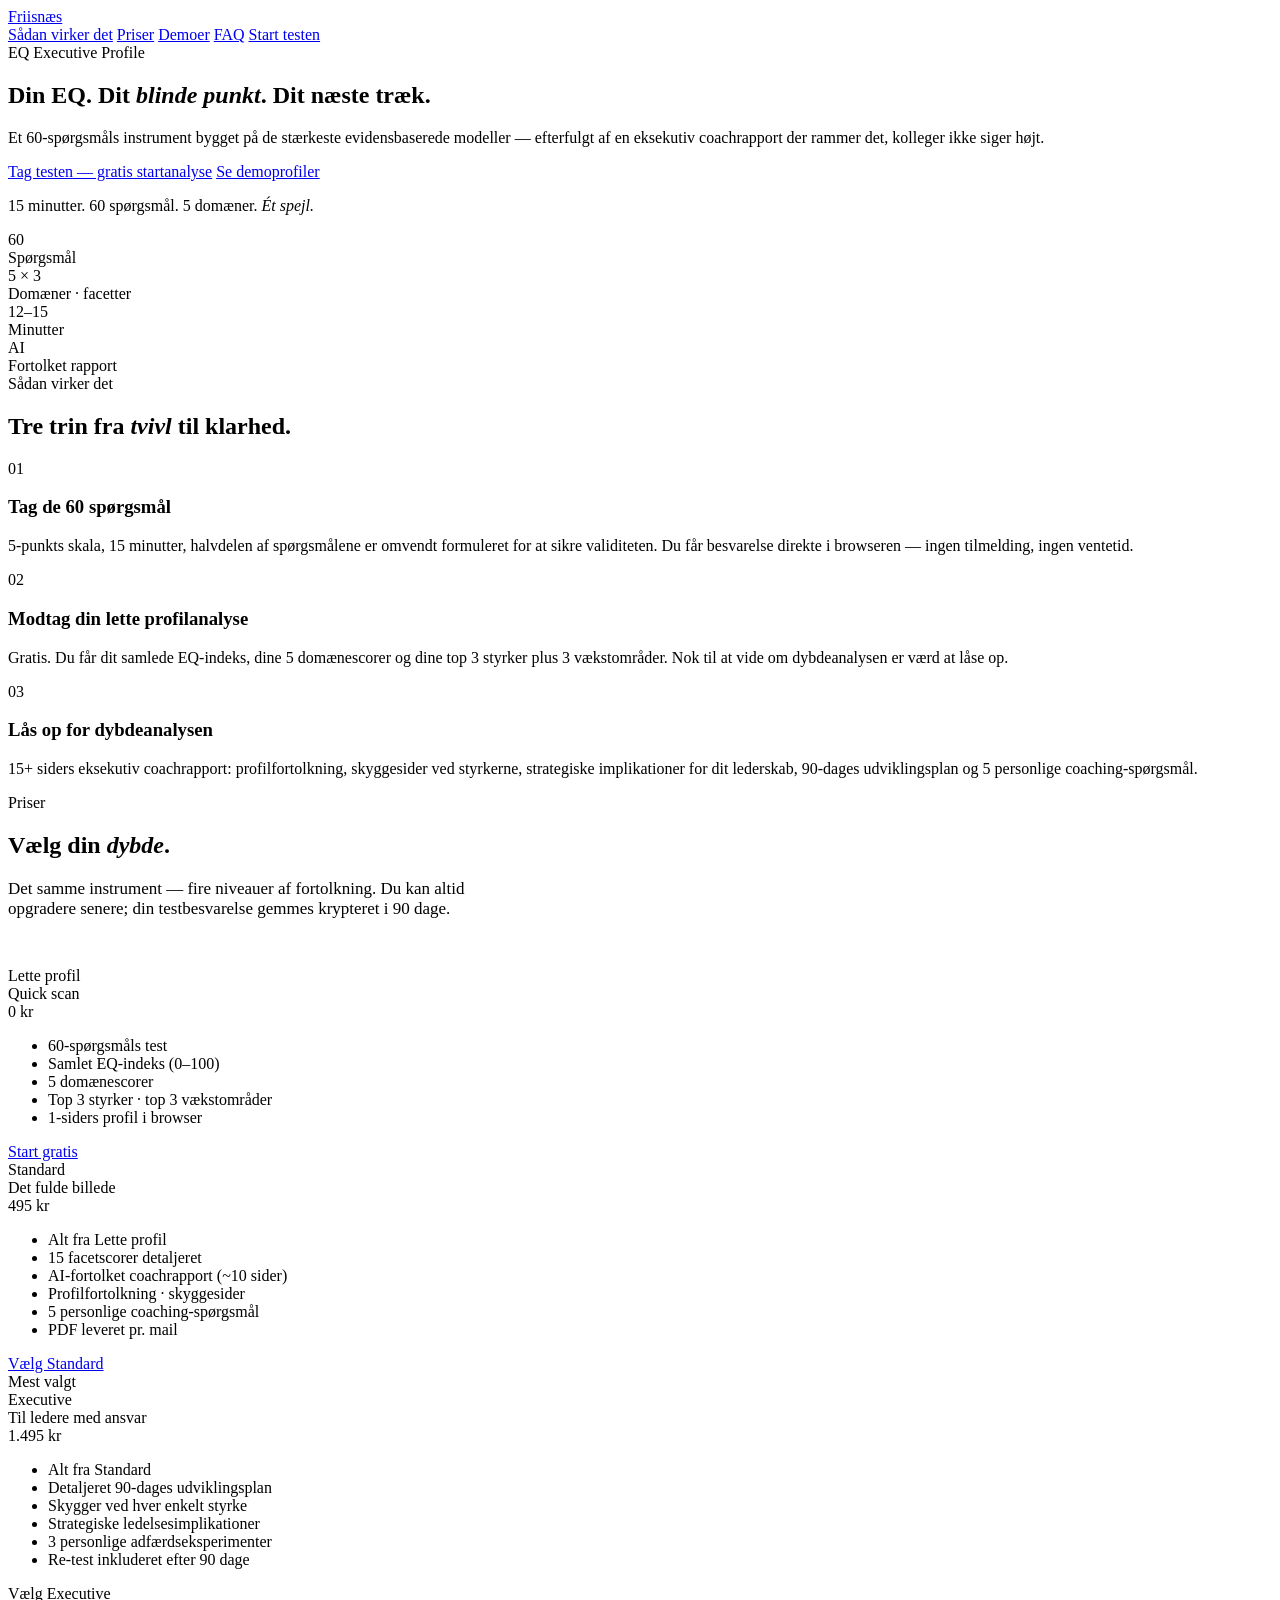
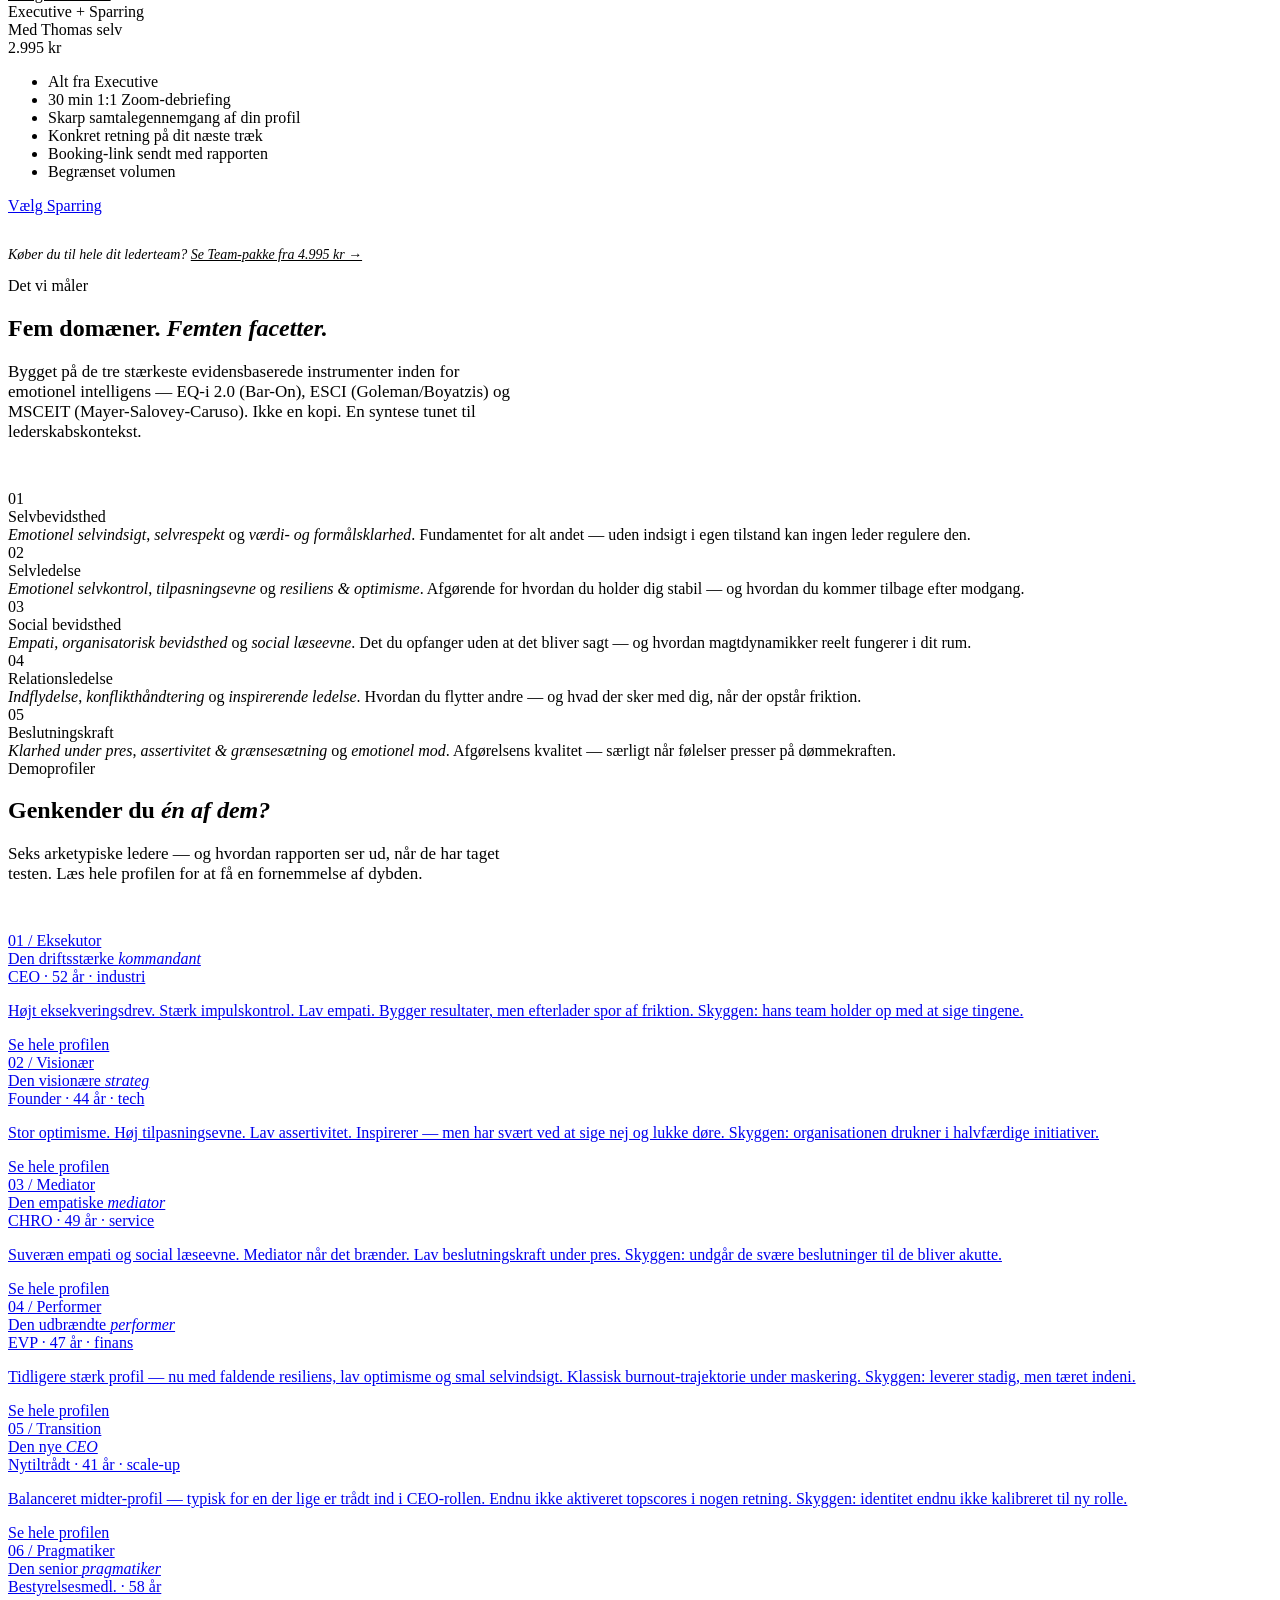
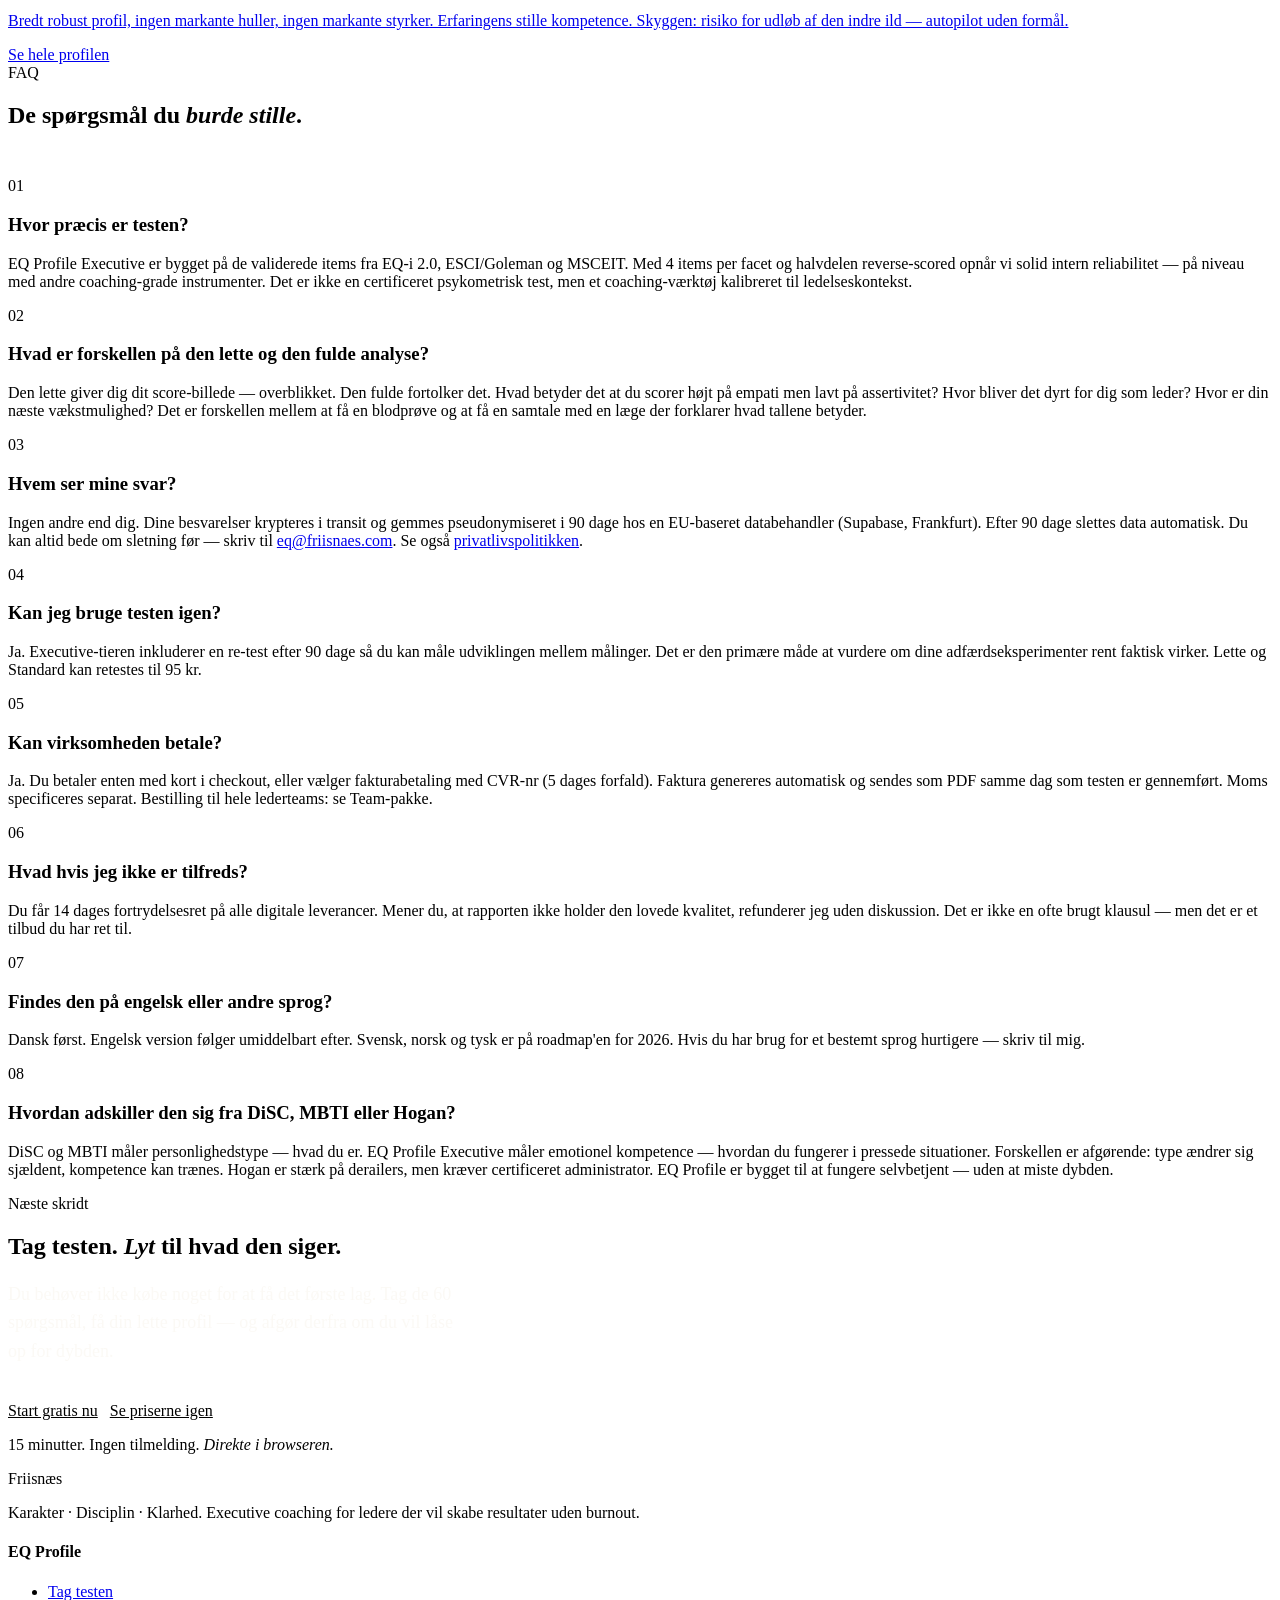
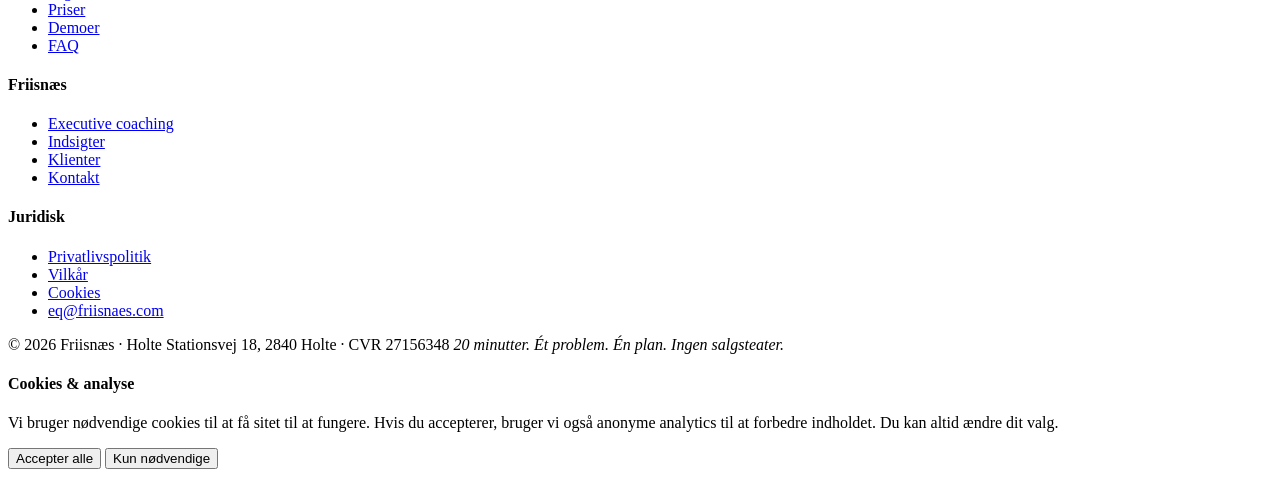
==== index.html @ ad1cea09 "Add files via upload" ====
<!DOCTYPE html>
<html lang="da">
<head>
<meta charset="UTF-8" />
<meta name="viewport" content="width=device-width, initial-scale=1.0" />
<title>EQ Profile Executive | Friisnæs — emotionel intelligens med eksekutiv dybde</title>
<meta name="description" content="Mål din emotionelle intelligens på 15 minutter. 60 spørgsmål bygget på EQ-i 2.0, ESCI/Goleman og MSCEIT. Eksekutiv coachrapport der rammer det, kolleger ikke siger højt." />
<meta name="author" content="Thomas Friisnæs" />
<meta name="robots" content="index, follow, max-image-preview:large" />
<link rel="canonical" href="https://friisnaes.com/eq-profile/" />

<!-- Open Graph -->
<meta property="og:type" content="website" />
<meta property="og:title" content="EQ Profile Executive | Friisnæs" />
<meta property="og:description" content="60 spørgsmål bygget på EQ-i 2.0, ESCI/Goleman og MSCEIT — efterfulgt af en eksekutiv coachrapport." />
<meta property="og:url" content="https://friisnaes.com/eq-profile/" />
<meta property="og:locale" content="da_DK" />
<meta property="og:site_name" content="Friisnæs" />

<!-- Twitter -->
<meta name="twitter:card" content="summary_large_image" />
<meta name="twitter:title" content="EQ Profile Executive | Friisnæs" />
<meta name="twitter:description" content="Mål din EQ. Forstå dit lederskab. På 15 minutter." />

<!-- Schema.org -->
<script type="application/ld+json">
{
  "@context": "https://schema.org",
  "@type": "Product",
  "name": "EQ Profile Executive",
  "description": "Emotionel intelligens-vurdering for ledere bygget på EQ-i 2.0, ESCI/Goleman og MSCEIT. 60 spørgsmål, 5 domæner, 15 facetter, AI-fortolket eksekutiv coachrapport.",
  "brand": { "@type": "Brand", "name": "Friisnæs" },
  "offers": [
    { "@type": "Offer", "name": "Lette profilanalyse", "price": "0", "priceCurrency": "DKK" },
    { "@type": "Offer", "name": "Standard EQ Profile", "price": "495", "priceCurrency": "DKK" },
    { "@type": "Offer", "name": "Executive EQ Profile", "price": "1495", "priceCurrency": "DKK" },
    { "@type": "Offer", "name": "Executive + Sparring", "price": "2995", "priceCurrency": "DKK" }
  ]
}
</script>

<link rel="stylesheet" href="assets/styles.css" />
</head>
<body>

<!-- Nav -->
<nav class="nav">
  <div class="nav-inner">
    <a href="/" class="brand">Fr<span class="ii">ii</span>snæs</a>
    <div class="nav-links">
      <a href="#hvordan">Sådan virker det</a>
      <a href="#priser">Priser</a>
      <a href="#demoer">Demoer</a>
      <a href="#faq">FAQ</a>
      <a href="test.html" class="nav-cta">Start testen</a>
    </div>
  </div>
</nav>

<!-- Hero -->
<section class="hero">
  <div class="wrap">
    <div class="hero-eyebrow">EQ Executive Profile</div>
    <h1>Din EQ. Dit <em>blinde punkt</em>. Dit næste træk.</h1>
    <p class="hero-lede">Et 60-spørgsmåls instrument bygget på de stærkeste evidensbaserede modeller — efterfulgt af en eksekutiv coachrapport der rammer det, kolleger ikke siger højt.</p>
    <div class="hero-actions">
      <a href="test.html" class="btn btn-primary btn-arrow">Tag testen — gratis startanalyse</a>
      <a href="#demoer" class="btn btn-ghost">Se demoprofiler</a>
    </div>
    <p class="hero-tagline">15 minutter. 60 spørgsmål. 5 domæner. <em>Ét spejl.</em></p>
  </div>
</section>

<!-- Stats strip -->
<div class="wrap">
  <div class="stats">
    <div class="stat">
      <div class="stat-num">60</div>
      <div class="stat-label">Spørgsmål</div>
    </div>
    <div class="stat">
      <div class="stat-num">5 × 3</div>
      <div class="stat-label">Domæner · facetter</div>
    </div>
    <div class="stat">
      <div class="stat-num">12–15</div>
      <div class="stat-label">Minutter</div>
    </div>
    <div class="stat">
      <div class="stat-num">AI</div>
      <div class="stat-label">Fortolket rapport</div>
    </div>
  </div>
</div>

<!-- How it works -->
<section id="hvordan" class="section-pure">
  <div class="wrap">
    <div class="eyebrow">Sådan virker det</div>
    <h2>Tre trin fra <em>tvivl</em> til klarhed.</h2>

    <div class="three-up">
      <div>
        <span class="num">01</span>
        <h3>Tag de 60 spørgsmål</h3>
        <p>5-punkts skala, 15 minutter, halvdelen af spørgsmålene er omvendt formuleret for at sikre validiteten. Du får besvarelse direkte i browseren — ingen tilmelding, ingen ventetid.</p>
      </div>
      <div>
        <span class="num">02</span>
        <h3>Modtag din lette profilanalyse</h3>
        <p>Gratis. Du får dit samlede EQ-indeks, dine 5 domænescorer og dine top 3 styrker plus 3 vækstområder. Nok til at vide om dybdeanalysen er værd at låse op.</p>
      </div>
      <div>
        <span class="num">03</span>
        <h3>Lås op for dybdeanalysen</h3>
        <p>15+ siders eksekutiv coachrapport: profilfortolkning, skyggesider ved styrkerne, strategiske implikationer for dit lederskab, 90-dages udviklingsplan og 5 personlige coaching-spørgsmål.</p>
      </div>
    </div>
  </div>
</section>

<!-- Pricing -->
<section id="priser" class="section-alt">
  <div class="wrap">
    <div class="eyebrow">Priser</div>
    <h2>Vælg din <em>dybde</em>.</h2>
    <p style="font-size: 17px; color: var(--ink-soft); max-width: 60ch; margin-bottom: 48px;">Det samme instrument — fire niveauer af fortolkning. Du kan altid opgradere senere; din testbesvarelse gemmes krypteret i 90 dage.</p>

    <div class="pricing-grid">
      <!-- Tier 1: Free -->
      <div class="pricing-card">
        <div class="pricing-name">Lette profil</div>
        <div class="pricing-sub">Quick scan</div>
        <div class="price">
          <span class="price-num">0</span>
          <span class="price-cur">kr</span>
        </div>
        <ul class="pricing-features">
          <li>60-spørgsmåls test</li>
          <li>Samlet EQ-indeks (0–100)</li>
          <li>5 domænescorer</li>
          <li>Top 3 styrker · top 3 vækstområder</li>
          <li>1-siders profil i browser</li>
        </ul>
        <a href="test.html" class="btn btn-ghost btn-arrow">Start gratis</a>
      </div>

      <!-- Tier 2: Standard -->
      <div class="pricing-card">
        <div class="pricing-name">Standard</div>
        <div class="pricing-sub">Det fulde billede</div>
        <div class="price">
          <span class="price-num">495</span>
          <span class="price-cur">kr</span>
        </div>
        <ul class="pricing-features">
          <li>Alt fra Lette profil</li>
          <li>15 facetscorer detaljeret</li>
          <li>AI-fortolket coachrapport (~10 sider)</li>
          <li>Profilfortolkning · skyggesider</li>
          <li>5 personlige coaching-spørgsmål</li>
          <li>PDF leveret pr. mail</li>
        </ul>
        <a href="test.html?tier=standard" class="btn btn-arrow">Vælg Standard</a>
      </div>

      <!-- Tier 3: Executive (FEATURED) -->
      <div class="pricing-card featured">
        <div class="pricing-tag">Mest valgt</div>
        <div class="pricing-name">Executive</div>
        <div class="pricing-sub">Til ledere med ansvar</div>
        <div class="price">
          <span class="price-num">1.495</span>
          <span class="price-cur">kr</span>
        </div>
        <ul class="pricing-features">
          <li>Alt fra Standard</li>
          <li>Detaljeret 90-dages udviklingsplan</li>
          <li>Skygger ved hver enkelt styrke</li>
          <li>Strategiske ledelsesimplikationer</li>
          <li>3 personlige adfærdseksperimenter</li>
          <li>Re-test inkluderet efter 90 dage</li>
        </ul>
        <a href="test.html?tier=executive" class="btn btn-primary btn-arrow" style="background: var(--gold); border-color: var(--gold); color: var(--bg-deep);">Vælg Executive</a>
      </div>

      <!-- Tier 4: Sparring -->
      <div class="pricing-card">
        <div class="pricing-name">Executive + Sparring</div>
        <div class="pricing-sub">Med Thomas selv</div>
        <div class="price">
          <span class="price-num">2.995</span>
          <span class="price-cur">kr</span>
        </div>
        <ul class="pricing-features">
          <li>Alt fra Executive</li>
          <li>30 min 1:1 Zoom-debriefing</li>
          <li>Skarp samtalegennemgang af din profil</li>
          <li>Konkret retning på dit næste træk</li>
          <li>Booking-link sendt med rapporten</li>
          <li>Begrænset volumen</li>
        </ul>
        <a href="test.html?tier=premium" class="btn btn-arrow">Vælg Sparring</a>
      </div>
    </div>

    <p style="margin-top: 32px; font-size: 14px; color: var(--muted); font-style: italic;">
      Køber du til hele dit lederteam? <a href="#team" style="color: var(--ink-soft);">Se Team-pakke fra 4.995 kr →</a>
    </p>
  </div>
</section>

<!-- The Science -->
<section class="section-pure">
  <div class="wrap">
    <div class="eyebrow">Det vi måler</div>
    <h2>Fem domæner. <em>Femten facetter.</em></h2>
    <p style="font-size: 17px; color: var(--ink-soft); max-width: 60ch; margin-bottom: 48px;">Bygget på de tre stærkeste evidensbaserede instrumenter inden for emotionel intelligens — EQ-i 2.0 (Bar-On), ESCI (Goleman/Boyatzis) og MSCEIT (Mayer-Salovey-Caruso). Ikke en kopi. En syntese tunet til lederskabskontekst.</p>

    <div class="domain-table">
      <div class="domain-row">
        <span class="num">01</span>
        <div class="domain-name">Selvbevidsthed</div>
        <div class="domain-facets"><em>Emotionel selvindsigt</em>, <em>selvrespekt</em> og <em>værdi- og formålsklarhed</em>. Fundamentet for alt andet — uden indsigt i egen tilstand kan ingen leder regulere den.</div>
      </div>
      <div class="domain-row">
        <span class="num">02</span>
        <div class="domain-name">Selvledelse</div>
        <div class="domain-facets"><em>Emotionel selvkontrol</em>, <em>tilpasningsevne</em> og <em>resiliens & optimisme</em>. Afgørende for hvordan du holder dig stabil — og hvordan du kommer tilbage efter modgang.</div>
      </div>
      <div class="domain-row">
        <span class="num">03</span>
        <div class="domain-name">Social bevidsthed</div>
        <div class="domain-facets"><em>Empati</em>, <em>organisatorisk bevidsthed</em> og <em>social læseevne</em>. Det du opfanger uden at det bliver sagt — og hvordan magtdynamikker reelt fungerer i dit rum.</div>
      </div>
      <div class="domain-row">
        <span class="num">04</span>
        <div class="domain-name">Relationsledelse</div>
        <div class="domain-facets"><em>Indflydelse</em>, <em>konflikthåndtering</em> og <em>inspirerende ledelse</em>. Hvordan du flytter andre — og hvad der sker med dig, når der opstår friktion.</div>
      </div>
      <div class="domain-row">
        <span class="num">05</span>
        <div class="domain-name">Beslutningskraft</div>
        <div class="domain-facets"><em>Klarhed under pres</em>, <em>assertivitet & grænsesætning</em> og <em>emotionel mod</em>. Afgørelsens kvalitet — særligt når følelser presser på dømmekraften.</div>
      </div>
    </div>
  </div>
</section>

<!-- Demo profiles -->
<section id="demoer" class="section-alt">
  <div class="wrap">
    <div class="eyebrow">Demoprofiler</div>
    <h2>Genkender du <em>én af dem?</em></h2>
    <p style="font-size: 17px; color: var(--ink-soft); max-width: 60ch; margin-bottom: 48px;">Seks arketypiske ledere — og hvordan rapporten ser ud, når de har taget testen. Læs hele profilen for at få en fornemmelse af dybden.</p>

    <div class="demo-grid">

      <a href="demos/strateg.html" class="demo-card">
        <div class="demo-num">01 / Eksekutor</div>
        <div class="demo-name">Den driftsstærke <em>kommandant</em></div>
        <div class="demo-tag">CEO · 52 år · industri</div>
        <div class="demo-mini-bars">
          <div style="height:80%;background:var(--score-4)"></div>
          <div style="height:90%;background:var(--score-5)"></div>
          <div style="height:55%;background:var(--score-3)"></div>
          <div style="height:75%;background:var(--score-4)"></div>
          <div style="height:85%;background:var(--score-5)"></div>
        </div>
        <p class="demo-desc">Højt eksekveringsdrev. Stærk impulskontrol. Lav empati. Bygger resultater, men efterlader spor af friktion. Skyggen: hans team holder op med at sige tingene.</p>
        <span class="demo-cta">Se hele profilen</span>
      </a>

      <a href="demos/visionar.html" class="demo-card">
        <div class="demo-num">02 / Visionær</div>
        <div class="demo-name">Den visionære <em>strateg</em></div>
        <div class="demo-tag">Founder · 44 år · tech</div>
        <div class="demo-mini-bars">
          <div style="height:90%;background:var(--score-5)"></div>
          <div style="height:75%;background:var(--score-4)"></div>
          <div style="height:80%;background:var(--score-4)"></div>
          <div style="height:60%;background:var(--score-3)"></div>
          <div style="height:50%;background:var(--score-3)"></div>
        </div>
        <p class="demo-desc">Stor optimisme. Høj tilpasningsevne. Lav assertivitet. Inspirerer — men har svært ved at sige nej og lukke døre. Skyggen: organisationen drukner i halvfærdige initiativer.</p>
        <span class="demo-cta">Se hele profilen</span>
      </a>

      <a href="demos/empath.html" class="demo-card">
        <div class="demo-num">03 / Mediator</div>
        <div class="demo-name">Den empatiske <em>mediator</em></div>
        <div class="demo-tag">CHRO · 49 år · service</div>
        <div class="demo-mini-bars">
          <div style="height:75%;background:var(--score-4)"></div>
          <div style="height:55%;background:var(--score-3)"></div>
          <div style="height:95%;background:var(--score-5)"></div>
          <div style="height:80%;background:var(--score-4)"></div>
          <div style="height:45%;background:var(--score-2)"></div>
        </div>
        <p class="demo-desc">Suveræn empati og social læseevne. Mediator når det brænder. Lav beslutningskraft under pres. Skyggen: undgår de svære beslutninger til de bliver akutte.</p>
        <span class="demo-cta">Se hele profilen</span>
      </a>

      <a href="demos/performer.html" class="demo-card">
        <div class="demo-num">04 / Performer</div>
        <div class="demo-name">Den udbrændte <em>performer</em></div>
        <div class="demo-tag">EVP · 47 år · finans</div>
        <div class="demo-mini-bars">
          <div style="height:50%;background:var(--score-3)"></div>
          <div style="height:30%;background:var(--score-1)"></div>
          <div style="height:70%;background:var(--score-3)"></div>
          <div style="height:65%;background:var(--score-3)"></div>
          <div style="height:60%;background:var(--score-3)"></div>
        </div>
        <p class="demo-desc">Tidligere stærk profil — nu med faldende resiliens, lav optimisme og smal selvindsigt. Klassisk burnout-trajektorie under maskering. Skyggen: leverer stadig, men tæret indeni.</p>
        <span class="demo-cta">Se hele profilen</span>
      </a>

      <a href="demos/ny-ceo.html" class="demo-card">
        <div class="demo-num">05 / Transition</div>
        <div class="demo-name">Den nye <em>CEO</em></div>
        <div class="demo-tag">Nytiltrådt · 41 år · scale-up</div>
        <div class="demo-mini-bars">
          <div style="height:60%;background:var(--score-3)"></div>
          <div style="height:65%;background:var(--score-3)"></div>
          <div style="height:55%;background:var(--score-3)"></div>
          <div style="height:50%;background:var(--score-3)"></div>
          <div style="height:65%;background:var(--score-3)"></div>
        </div>
        <p class="demo-desc">Balanceret midter-profil — typisk for en der lige er trådt ind i CEO-rollen. Endnu ikke aktiveret topscores i nogen retning. Skyggen: identitet endnu ikke kalibreret til ny rolle.</p>
        <span class="demo-cta">Se hele profilen</span>
      </a>

      <a href="demos/pragmatiker.html" class="demo-card">
        <div class="demo-num">06 / Pragmatiker</div>
        <div class="demo-name">Den senior <em>pragmatiker</em></div>
        <div class="demo-tag">Bestyrelsesmedl. · 58 år</div>
        <div class="demo-mini-bars">
          <div style="height:80%;background:var(--score-4)"></div>
          <div style="height:75%;background:var(--score-4)"></div>
          <div style="height:70%;background:var(--score-3)"></div>
          <div style="height:65%;background:var(--score-3)"></div>
          <div style="height:75%;background:var(--score-4)"></div>
        </div>
        <p class="demo-desc">Bredt robust profil, ingen markante huller, ingen markante styrker. Erfaringens stille kompetence. Skyggen: risiko for udløb af den indre ild — autopilot uden formål.</p>
        <span class="demo-cta">Se hele profilen</span>
      </a>

    </div>
  </div>
</section>

<!-- FAQ -->
<section id="faq" class="section-pure">
  <div class="wrap-narrow">
    <div class="eyebrow">FAQ</div>
    <h2>De spørgsmål du <em>burde stille</em>.</h2>

    <div class="faq-grid" style="margin-top: 48px;">

      <div class="faq-item">
        <span class="num">01</span>
        <div>
          <h3 class="faq-q">Hvor præcis er testen?</h3>
          <p class="faq-a">EQ Profile Executive er bygget på de validerede items fra EQ-i 2.0, ESCI/Goleman og MSCEIT. Med 4 items per facet og halvdelen reverse-scored opnår vi solid intern reliabilitet — på niveau med andre coaching-grade instrumenter. Det er ikke en certificeret psykometrisk test, men et coaching-værktøj kalibreret til ledelseskontekst.</p>
        </div>
      </div>

      <div class="faq-item">
        <span class="num">02</span>
        <div>
          <h3 class="faq-q">Hvad er forskellen på den lette og den fulde analyse?</h3>
          <p class="faq-a">Den lette giver dig dit score-billede — overblikket. Den fulde fortolker det. Hvad betyder det at du scorer højt på empati men lavt på assertivitet? Hvor bliver det dyrt for dig som leder? Hvor er din næste vækstmulighed? Det er forskellen mellem at få en blodprøve og at få en samtale med en læge der forklarer hvad tallene betyder.</p>
        </div>
      </div>

      <div class="faq-item">
        <span class="num">03</span>
        <div>
          <h3 class="faq-q">Hvem ser mine svar?</h3>
          <p class="faq-a">Ingen andre end dig. Dine besvarelser krypteres i transit og gemmes pseudonymiseret i 90 dage hos en EU-baseret databehandler (Supabase, Frankfurt). Efter 90 dage slettes data automatisk. Du kan altid bede om sletning før — skriv til <a href="mailto:eq@friisnaes.com">eq@friisnaes.com</a>. Se også <a href="privacy.html">privatlivspolitikken</a>.</p>
        </div>
      </div>

      <div class="faq-item">
        <span class="num">04</span>
        <div>
          <h3 class="faq-q">Kan jeg bruge testen igen?</h3>
          <p class="faq-a">Ja. Executive-tieren inkluderer en re-test efter 90 dage så du kan måle udviklingen mellem målinger. Det er den primære måde at vurdere om dine adfærdseksperimenter rent faktisk virker. Lette og Standard kan retestes til 95 kr.</p>
        </div>
      </div>

      <div class="faq-item">
        <span class="num">05</span>
        <div>
          <h3 class="faq-q">Kan virksomheden betale?</h3>
          <p class="faq-a">Ja. Du betaler enten med kort i checkout, eller vælger fakturabetaling med CVR-nr (5 dages forfald). Faktura genereres automatisk og sendes som PDF samme dag som testen er gennemført. Moms specificeres separat. Bestilling til hele lederteams: se Team-pakke.</p>
        </div>
      </div>

      <div class="faq-item">
        <span class="num">06</span>
        <div>
          <h3 class="faq-q">Hvad hvis jeg ikke er tilfreds?</h3>
          <p class="faq-a">Du får 14 dages fortrydelsesret på alle digitale leverancer. Mener du, at rapporten ikke holder den lovede kvalitet, refunderer jeg uden diskussion. Det er ikke en ofte brugt klausul — men det er et tilbud du har ret til.</p>
        </div>
      </div>

      <div class="faq-item">
        <span class="num">07</span>
        <div>
          <h3 class="faq-q">Findes den på engelsk eller andre sprog?</h3>
          <p class="faq-a">Dansk først. Engelsk version følger umiddelbart efter. Svensk, norsk og tysk er på roadmap'en for 2026. Hvis du har brug for et bestemt sprog hurtigere — skriv til mig.</p>
        </div>
      </div>

      <div class="faq-item">
        <span class="num">08</span>
        <div>
          <h3 class="faq-q">Hvordan adskiller den sig fra DiSC, MBTI eller Hogan?</h3>
          <p class="faq-a">DiSC og MBTI måler personlighedstype — hvad du er. EQ Profile Executive måler emotionel kompetence — hvordan du fungerer i pressede situationer. Forskellen er afgørende: type ændrer sig sjældent, kompetence kan trænes. Hogan er stærk på derailers, men kræver certificeret administrator. EQ Profile er bygget til at fungere selvbetjent — uden at miste dybden.</p>
        </div>
      </div>

    </div>
  </div>
</section>

<!-- Closing CTA -->
<section class="section-deep closing">
  <div class="wrap-narrow">
    <div class="eyebrow">Næste skridt</div>
    <h2>Tag testen. <em>Lyt</em> til hvad den siger.</h2>
    <p style="font-size: 18px; line-height: 1.6; color: rgba(250,248,243,0.85); max-width: 50ch;">
      Du behøver ikke købe noget for at få det første lag. Tag de 60 spørgsmål, få din lette profil — og afgør derfra om du vil låse op for dybden.
    </p>
    <div style="margin-top: 36px; display: flex; gap: 12px; flex-wrap: wrap;">
      <a href="test.html" class="btn btn-primary btn-arrow" style="background: var(--gold); border-color: var(--gold); color: var(--bg-deep);">Start gratis nu</a>
      <a href="#priser" class="btn" style="border-color: rgba(250,248,243,0.4); color: var(--bg);">Se priserne igen</a>
    </div>
    <p class="closing-tag">15 minutter. Ingen tilmelding. <em>Direkte i browseren.</em></p>
  </div>
</section>

<!-- Footer -->
<footer>
  <div class="wrap">
    <div>
      <div class="footer-brand">Fr<span class="ii">ii</span>snæs</div>
      <p class="footer-tag">Karakter · Disciplin · Klarhed. Executive coaching for ledere der vil skabe resultater uden burnout.</p>
    </div>
    <div>
      <h4>EQ Profile</h4>
      <ul>
        <li><a href="test.html">Tag testen</a></li>
        <li><a href="#priser">Priser</a></li>
        <li><a href="#demoer">Demoer</a></li>
        <li><a href="#faq">FAQ</a></li>
      </ul>
    </div>
    <div>
      <h4>Friisnæs</h4>
      <ul>
        <li><a href="https://friisnaes.com">Executive coaching</a></li>
        <li><a href="https://friisnaes.com/blog.html">Indsigter</a></li>
        <li><a href="https://friisnaes.com/testimonials.html">Klienter</a></li>
        <li><a href="https://friisnaes.com/#kontakt">Kontakt</a></li>
      </ul>
    </div>
    <div>
      <h4>Juridisk</h4>
      <ul>
        <li><a href="privacy.html">Privatlivspolitik</a></li>
        <li><a href="terms.html">Vilkår</a></li>
        <li><a href="#" onclick="window.cookieConsent && window.cookieConsent.show(); return false;">Cookies</a></li>
        <li><a href="mailto:eq@friisnaes.com">eq@friisnaes.com</a></li>
      </ul>
    </div>

    <div class="footer-bottom" style="grid-column: 1 / -1;">
      <span>© 2026 Friisnæs · Holte Stationsvej 18, 2840 Holte · CVR 27156348</span>
      <span><em>20 minutter. Ét problem. Én plan. Ingen salgsteater.</em></span>
    </div>
  </div>
</footer>

<!-- Cookie consent -->
<div class="cookie-banner" id="cookieBanner">
  <h4>Cookies & analyse</h4>
  <p>Vi bruger nødvendige cookies til at få sitet til at fungere. Hvis du accepterer, bruger vi også anonyme analytics til at forbedre indholdet. Du kan altid ændre dit valg.</p>
  <div class="cookie-banner-actions">
    <button class="primary" onclick="window.cookieConsent.accept()">Accepter alle</button>
    <button onclick="window.cookieConsent.essentialOnly()">Kun nødvendige</button>
  </div>
</div>

<script src="assets/consent.js"></script>
</body>
</html>
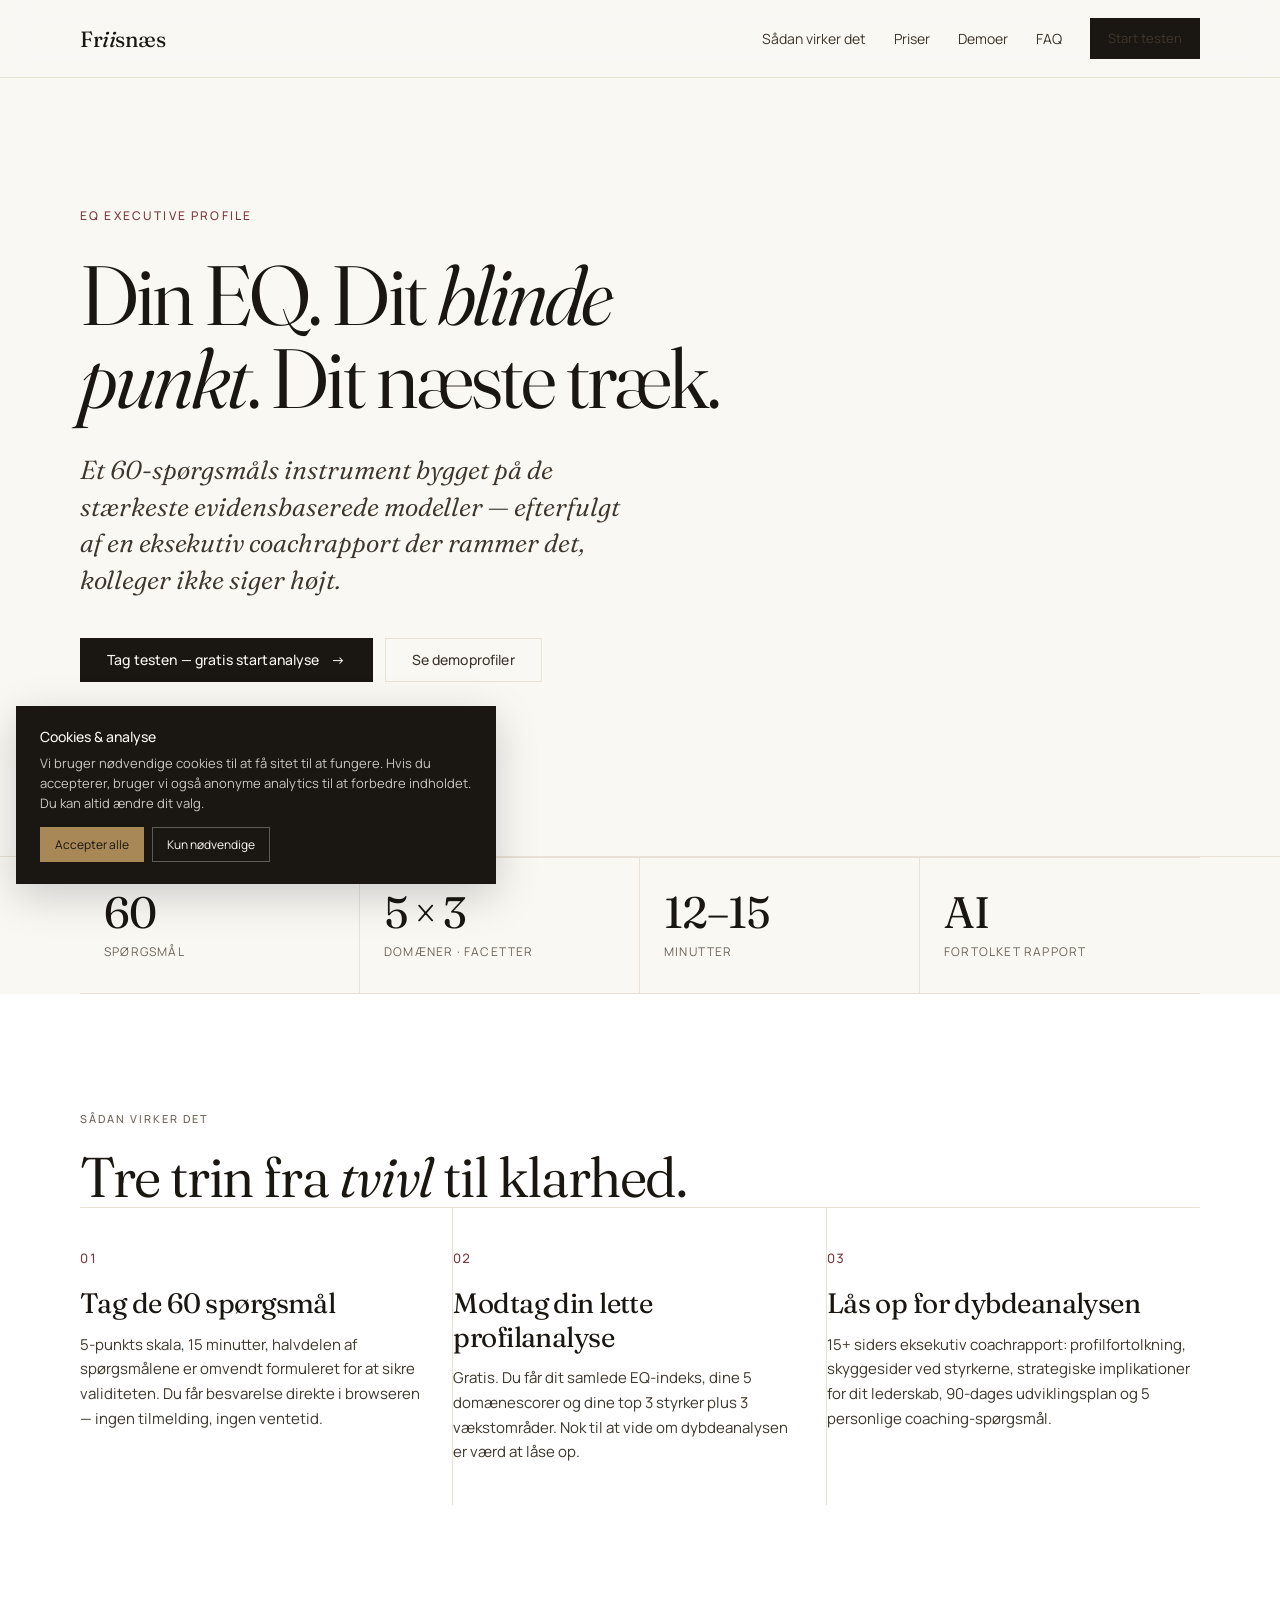
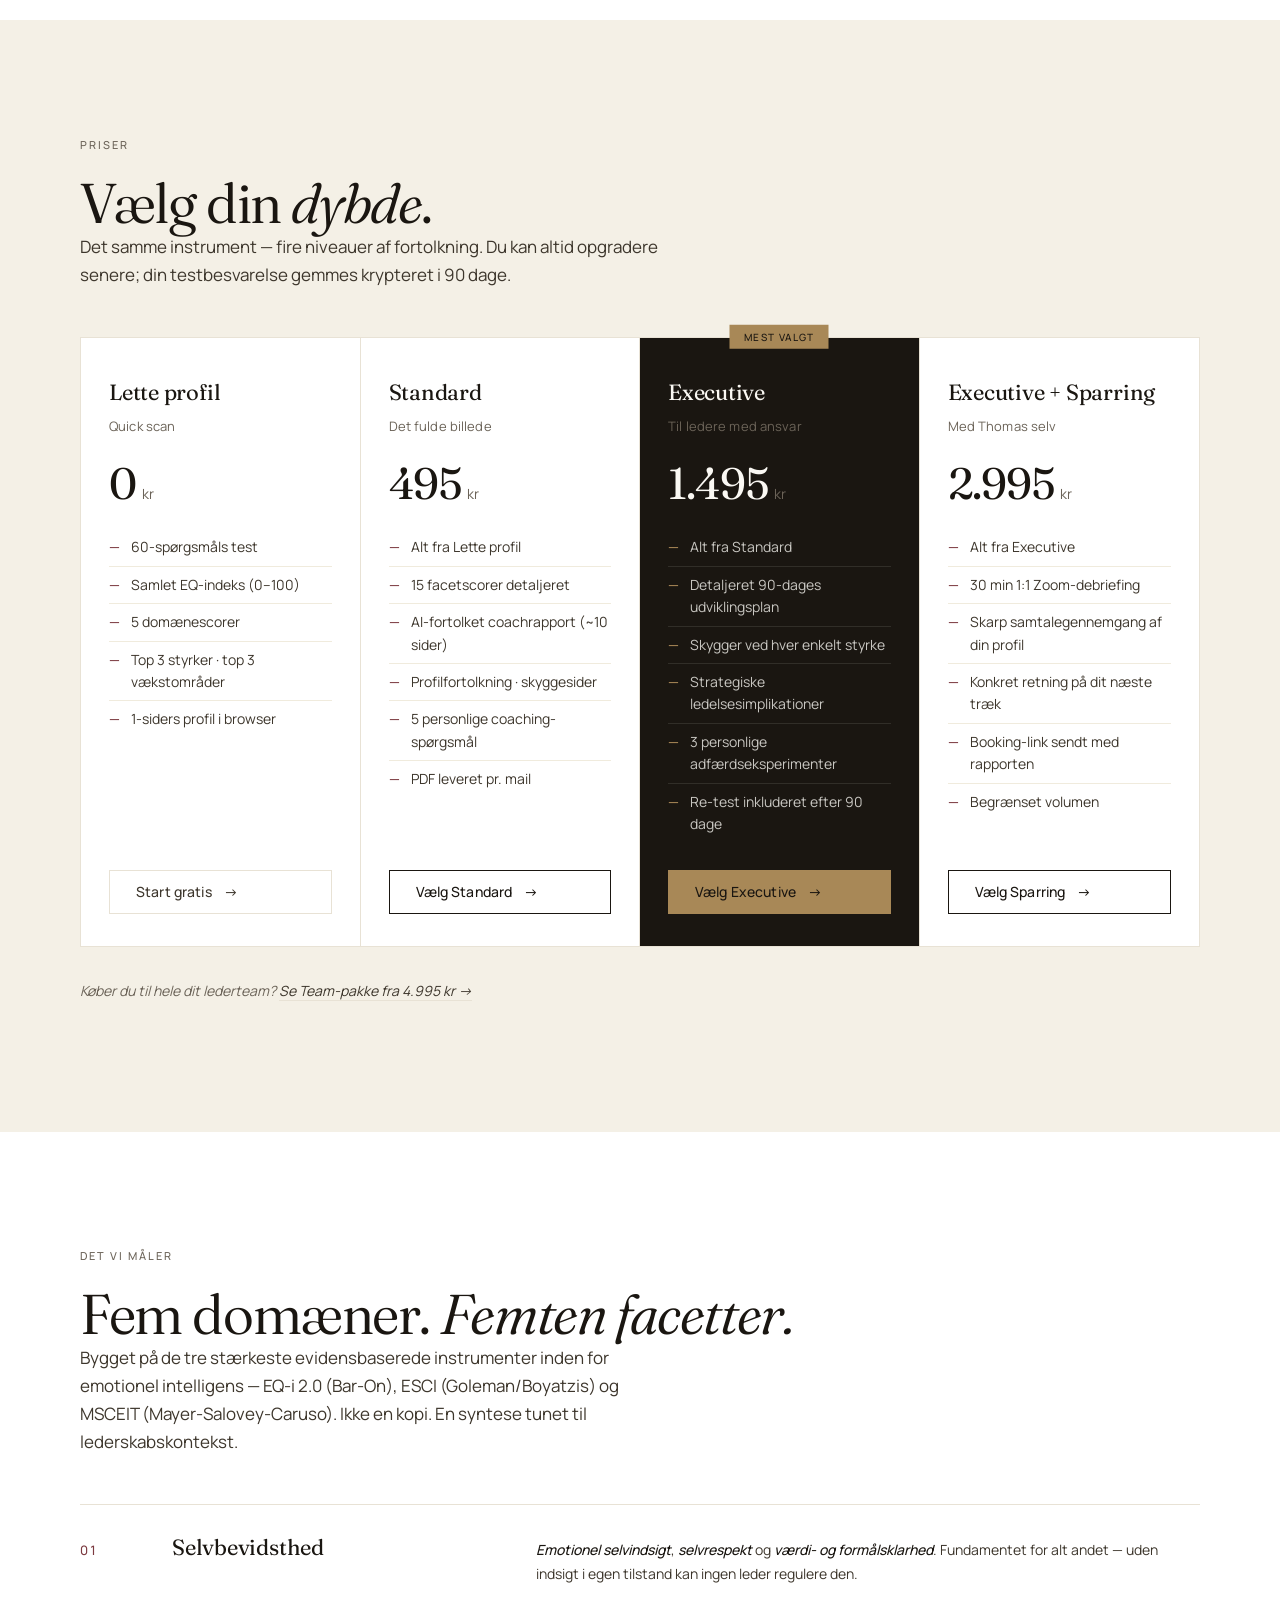
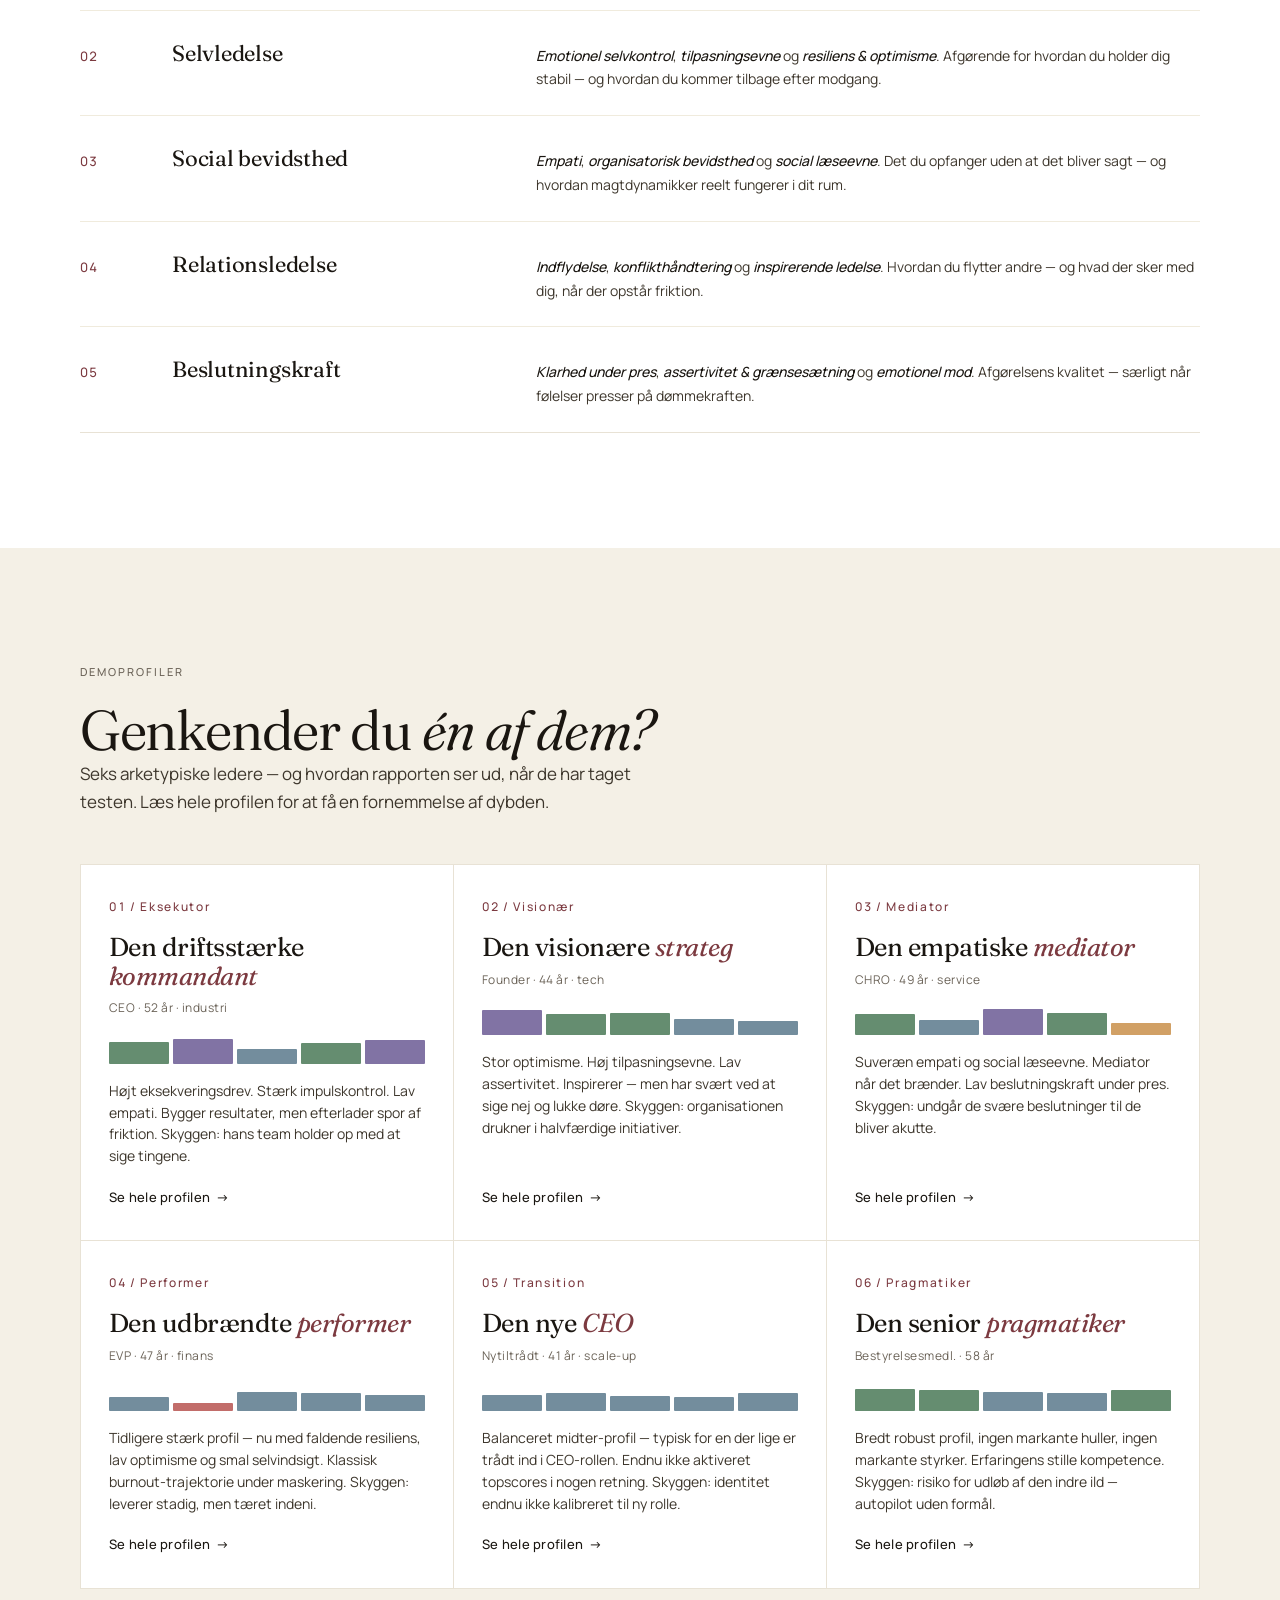
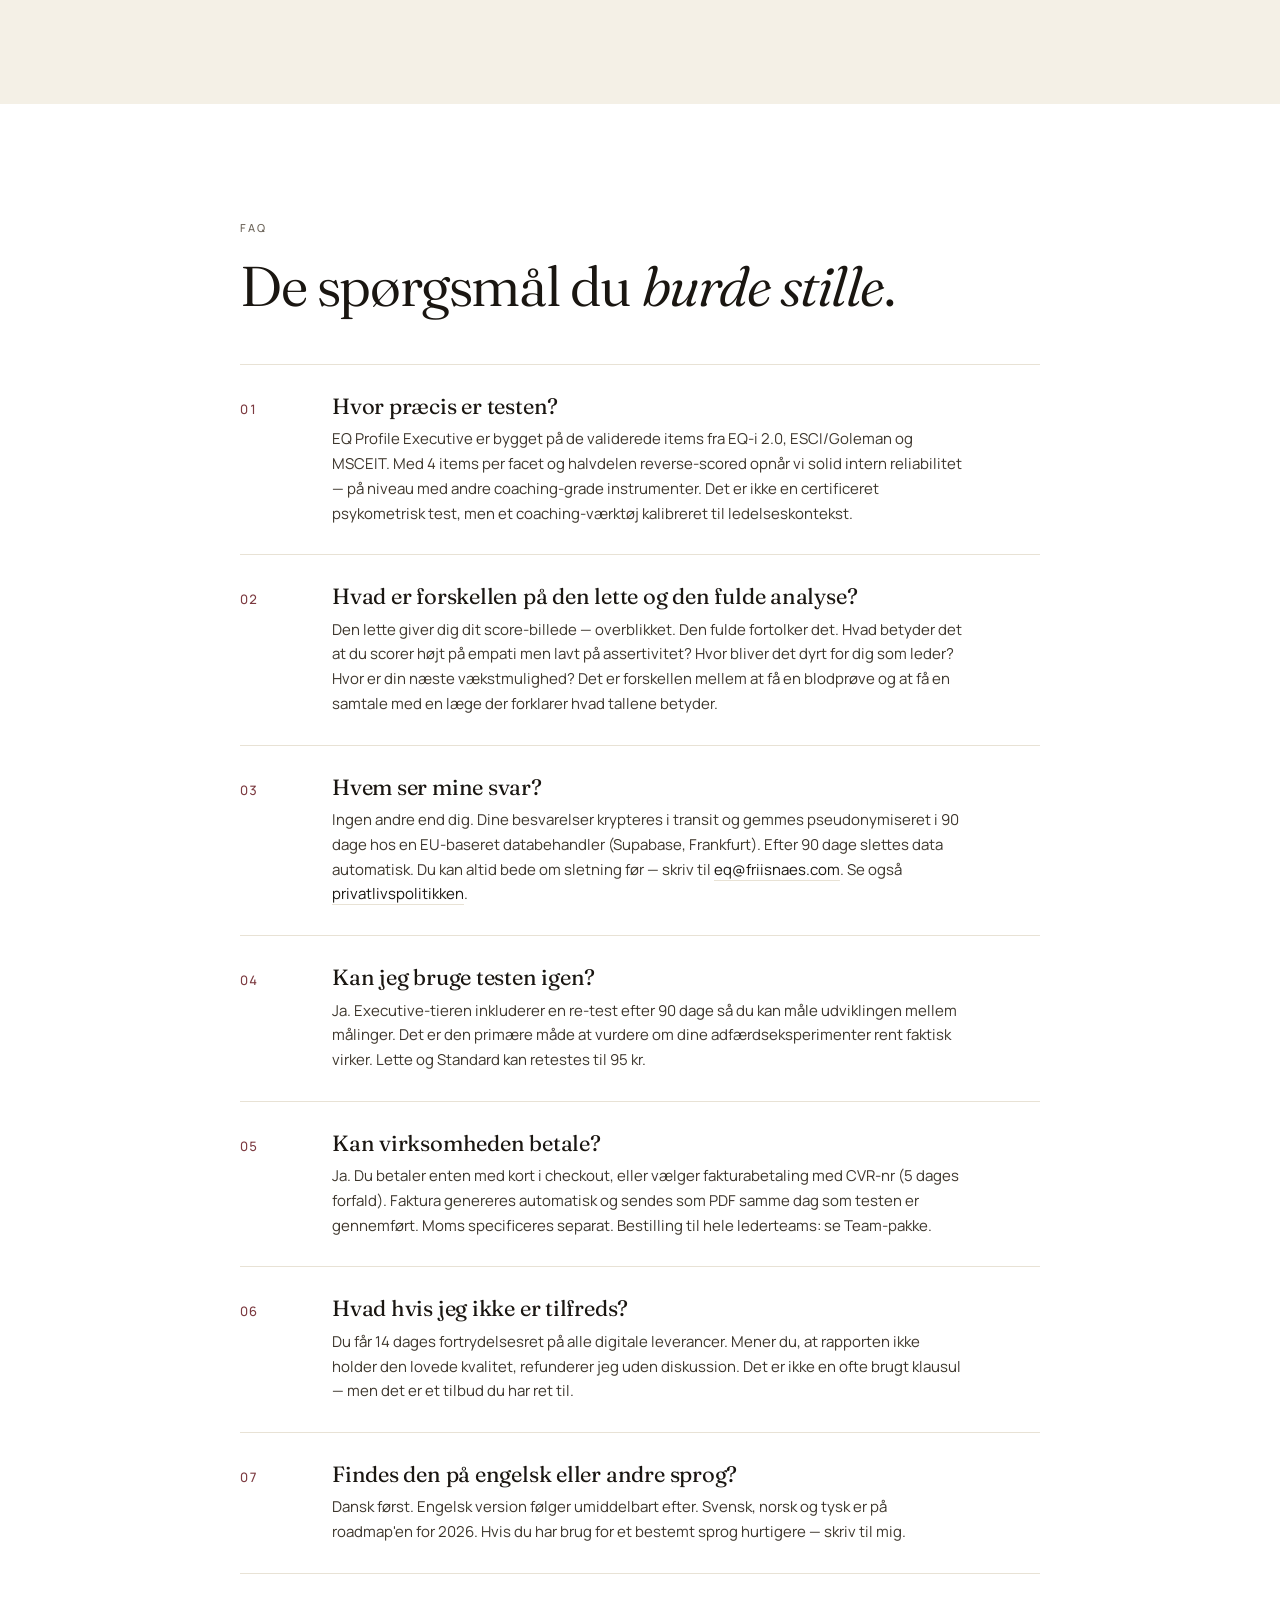
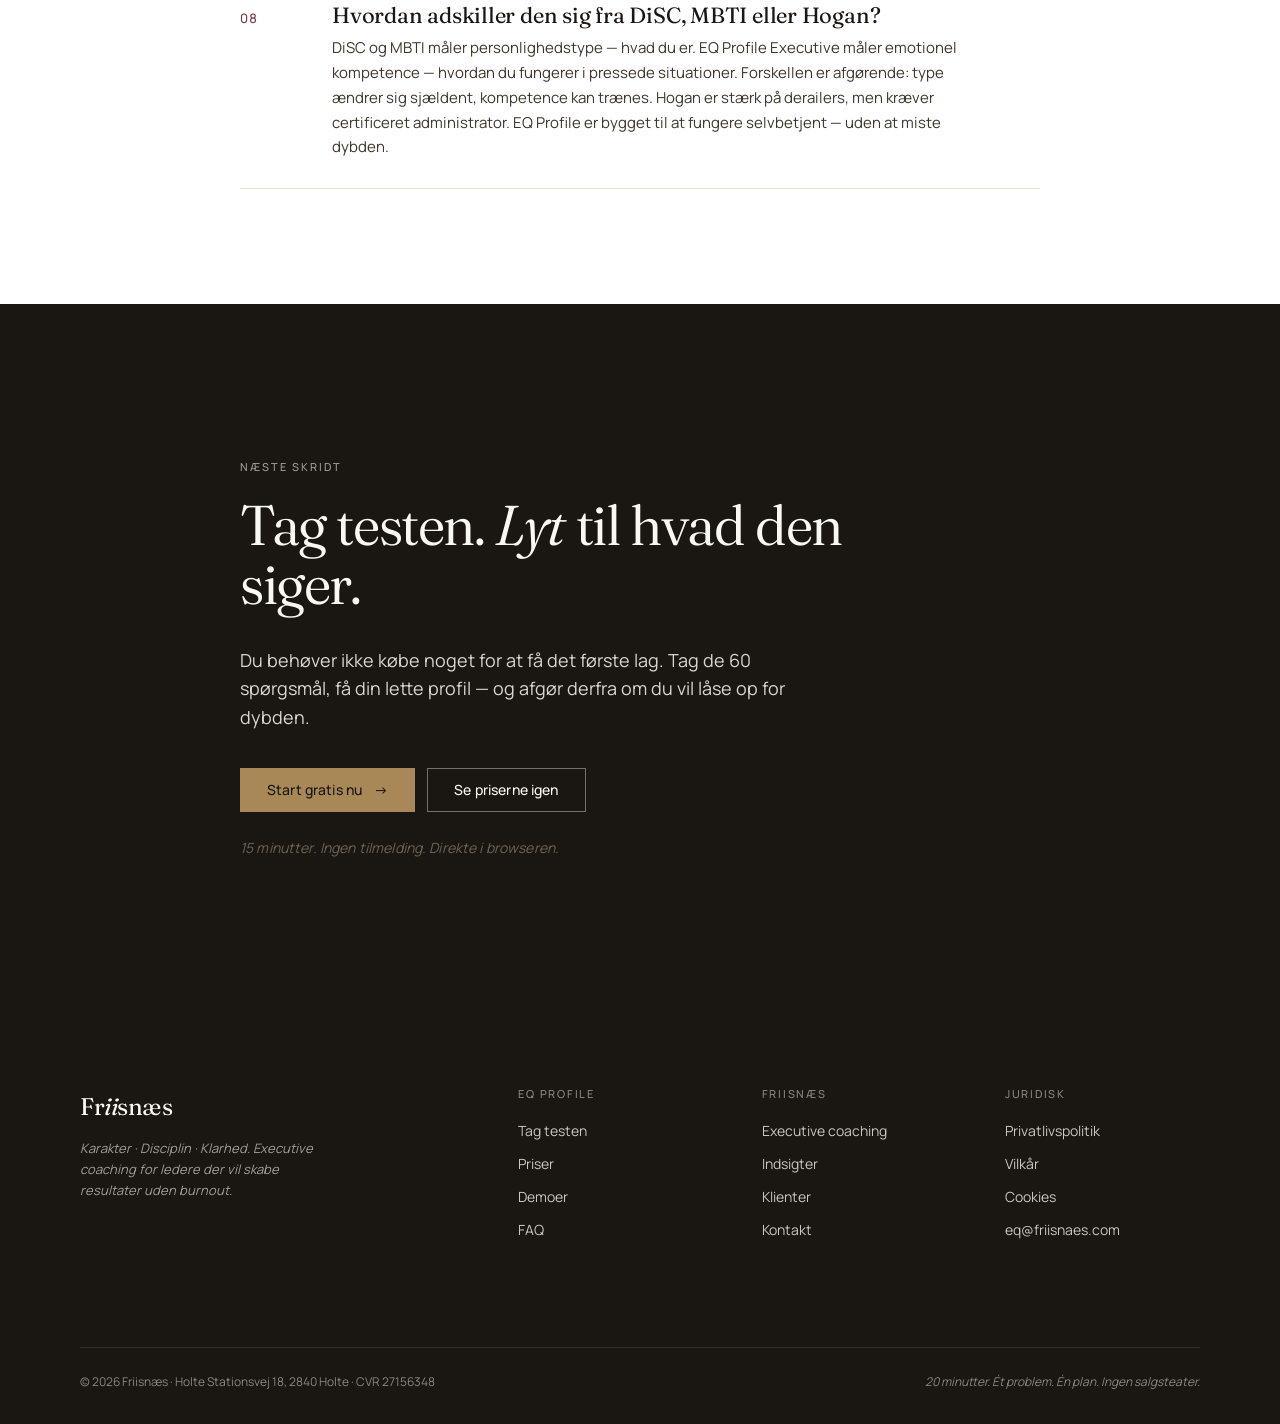
==== commit 07712dde: "Add files via upload" ====
--- a/index.html
+++ b/index.html
@@ -39,7 +39,1024 @@
 }
 </script>
 
-<link rel="stylesheet" href="assets/styles.css" />
+<style>
+/* =====================================================
+   EQ Profile — Friisnæs design system
+   Editorial, restrained, executive
+   ===================================================== */
+
+@import url('https://fonts.googleapis.com/css2?family=Fraunces:ital,opsz,wght@0,9..144,300..600;1,9..144,300..600&family=Manrope:wght@300..600&display=swap');
+
+:root {
+  /* Palette — warm editorial */
+  --bg: #FAF8F3;
+  --bg-alt: #F4F0E6;
+  --bg-pure: #FFFFFF;
+  --bg-deep: #1A1611;
+  --ink: #1A1611;
+  --ink-soft: #3D362C;
+  --muted: #6B6358;
+  --line: #E8E2D5;
+  --line-soft: #F0EBDD;
+
+  /* Accents */
+  --oxblood: #7C3A40;
+  --forest: #2D4A30;
+  --gold: #A88857;
+  --rose: #C9A0A0;
+
+  /* Score interpretation */
+  --score-1: #B85450;
+  --score-2: #C9904A;
+  --score-3: #5B7A8C;
+  --score-4: #4A7958;
+  --score-5: #6B5B95;
+
+  /* Type */
+  --serif: 'Fraunces', 'Iowan Old Style', Georgia, serif;
+  --sans: 'Manrope', -apple-system, BlinkMacSystemFont, sans-serif;
+
+  /* Layout */
+  --container: 1200px;
+  --container-narrow: 880px;
+  --gutter: clamp(20px, 4vw, 40px);
+  --section-y: clamp(64px, 9vw, 128px);
+}
+
+@media (prefers-color-scheme: dark) {
+  :root {
+    --bg: #14110D;
+    --bg-alt: #1C1814;
+    --bg-pure: #0F0D0A;
+    --bg-deep: #0F0D0A;
+    --ink: #F0EBDD;
+    --ink-soft: #C9C0AE;
+    --muted: #8B8273;
+    --line: #2A251E;
+    --line-soft: #1F1B16;
+  }
+}
+
+* { box-sizing: border-box; }
+
+html { scroll-behavior: smooth; }
+
+body {
+  margin: 0;
+  font-family: var(--sans);
+  font-size: 17px;
+  line-height: 1.65;
+  color: var(--ink);
+  background: var(--bg);
+  -webkit-font-smoothing: antialiased;
+  -moz-osx-font-smoothing: grayscale;
+  font-feature-settings: 'ss01', 'cv11';
+}
+
+/* Selection */
+::selection { background: var(--ink); color: var(--bg); }
+
+/* Container */
+.wrap { max-width: var(--container); margin: 0 auto; padding: 0 var(--gutter); }
+.wrap-narrow { max-width: var(--container-narrow); margin: 0 auto; padding: 0 var(--gutter); }
+
+/* Typography */
+h1, h2, h3, h4 {
+  font-family: var(--serif);
+  font-weight: 400;
+  letter-spacing: -0.02em;
+  margin: 0;
+  color: var(--ink);
+  font-feature-settings: 'ss01';
+}
+
+h1 {
+  font-size: clamp(40px, 7vw, 84px);
+  line-height: 0.98;
+  letter-spacing: -0.035em;
+  font-weight: 350;
+}
+
+h2 {
+  font-size: clamp(32px, 4.5vw, 56px);
+  line-height: 1.05;
+  letter-spacing: -0.025em;
+  font-weight: 350;
+}
+
+h3 {
+  font-size: clamp(22px, 2.4vw, 28px);
+  line-height: 1.2;
+  font-weight: 400;
+}
+
+h4 {
+  font-size: 18px;
+  line-height: 1.3;
+  font-weight: 500;
+  font-family: var(--sans);
+  letter-spacing: 0;
+}
+
+em, .ital {
+  font-style: italic;
+  font-feature-settings: 'ss01';
+}
+
+p {
+  margin: 0 0 1em;
+  max-width: 62ch;
+}
+
+a {
+  color: var(--ink);
+  text-decoration: none;
+  border-bottom: 0.5px solid var(--line);
+  transition: border-color 0.2s, color 0.2s;
+}
+
+a:hover { border-color: var(--oxblood); color: var(--oxblood); }
+
+/* Eyebrow / kicker */
+.eyebrow {
+  font-size: 11px;
+  letter-spacing: 0.18em;
+  text-transform: uppercase;
+  color: var(--muted);
+  font-weight: 500;
+  margin-bottom: 1.25rem;
+}
+
+.eyebrow-num {
+  display: inline-block;
+  font-family: var(--sans);
+  font-variant-numeric: tabular-nums;
+  margin-right: 12px;
+  color: var(--oxblood);
+}
+
+/* Numeric markers (01, 02, 03 — Friisnæs signature) */
+.num {
+  font-family: var(--sans);
+  font-size: 13px;
+  font-weight: 500;
+  font-variant-numeric: tabular-nums;
+  letter-spacing: 0.08em;
+  color: var(--oxblood);
+}
+
+/* Buttons */
+.btn {
+  display: inline-flex;
+  align-items: center;
+  gap: 8px;
+  padding: 14px 26px;
+  font-family: var(--sans);
+  font-size: 14px;
+  font-weight: 500;
+  letter-spacing: 0.01em;
+  border: 1px solid var(--ink);
+  border-radius: 0;
+  cursor: pointer;
+  transition: all 0.2s ease;
+  text-decoration: none;
+  background: transparent;
+  color: var(--ink);
+  line-height: 1;
+}
+
+.btn:hover { background: var(--ink); color: var(--bg); border-color: var(--ink); }
+
+.btn-primary {
+  background: var(--ink);
+  color: var(--bg);
+  border-color: var(--ink);
+}
+
+.btn-primary:hover { background: var(--oxblood); border-color: var(--oxblood); color: var(--bg); }
+
+.btn-ghost {
+  border-color: var(--line);
+  color: var(--ink-soft);
+}
+
+.btn-ghost:hover { border-color: var(--ink); background: transparent; color: var(--ink); }
+
+.btn-arrow::after {
+  content: '→';
+  margin-left: 4px;
+  transition: transform 0.2s;
+}
+.btn:hover .btn-arrow::after, .btn-arrow:hover::after { transform: translateX(3px); }
+
+/* Section rhythm */
+section { padding: var(--section-y) 0; }
+.section-pure { background: var(--bg-pure); }
+.section-alt { background: var(--bg-alt); }
+.section-deep { background: var(--bg-deep); color: var(--bg); }
+.section-deep h1, .section-deep h2, .section-deep h3 { color: var(--bg); }
+.section-deep .muted, .section-deep .eyebrow { color: rgba(250,248,243,0.6); }
+
+/* Hairline */
+.hr { height: 1px; background: var(--line); margin: 0; border: none; }
+
+/* Header / Nav */
+.nav {
+  position: sticky;
+  top: 0;
+  z-index: 50;
+  background: rgba(250, 248, 243, 0.92);
+  backdrop-filter: blur(12px);
+  -webkit-backdrop-filter: blur(12px);
+  border-bottom: 1px solid var(--line);
+}
+
+.nav-inner {
+  max-width: var(--container);
+  margin: 0 auto;
+  padding: 18px var(--gutter);
+  display: flex;
+  align-items: center;
+  justify-content: space-between;
+  gap: 24px;
+}
+
+.brand {
+  font-family: var(--serif);
+  font-size: 22px;
+  font-weight: 400;
+  letter-spacing: -0.02em;
+  border: none;
+  color: var(--ink);
+}
+
+.brand .ii { font-style: italic; }
+
+.nav-links {
+  display: flex;
+  align-items: center;
+  gap: 28px;
+  font-size: 14px;
+}
+
+.nav-links a {
+  border: none;
+  color: var(--ink-soft);
+  font-weight: 400;
+}
+
+.nav-links a:hover { color: var(--oxblood); }
+
+.nav-cta {
+  padding: 10px 18px;
+  font-size: 13px;
+  border: 1px solid var(--ink);
+  background: var(--ink);
+  color: var(--bg);
+  font-weight: 500;
+}
+
+.nav-cta:hover { background: var(--oxblood); border-color: var(--oxblood); color: var(--bg); }
+
+@media (max-width: 720px) {
+  .nav-links a:not(.nav-cta) { display: none; }
+}
+
+/* Hero */
+.hero {
+  padding: clamp(60px, 10vw, 140px) 0 clamp(60px, 9vw, 120px);
+  border-bottom: 1px solid var(--line);
+}
+
+.hero-eyebrow {
+  font-size: 12px;
+  letter-spacing: 0.18em;
+  text-transform: uppercase;
+  color: var(--oxblood);
+  font-weight: 500;
+  margin-bottom: 28px;
+}
+
+.hero h1 { max-width: 14ch; margin-bottom: 0.4em; }
+
+.hero-lede {
+  font-family: var(--serif);
+  font-size: clamp(20px, 2.4vw, 26px);
+  line-height: 1.4;
+  color: var(--ink-soft);
+  max-width: 32ch;
+  margin: 0 0 2.5rem;
+  font-weight: 350;
+  font-style: italic;
+}
+
+.hero-actions { display: flex; flex-wrap: wrap; gap: 12px; margin-top: 2rem; }
+
+.hero-tagline {
+  font-size: 13px;
+  letter-spacing: 0.02em;
+  color: var(--muted);
+  margin-top: 1.5rem;
+  font-style: italic;
+}
+
+/* Stats strip */
+.stats {
+  display: grid;
+  grid-template-columns: repeat(auto-fit, minmax(160px, 1fr));
+  gap: 0;
+  border-top: 1px solid var(--line);
+  border-bottom: 1px solid var(--line);
+}
+
+.stat {
+  padding: 32px 24px;
+  border-right: 1px solid var(--line);
+}
+.stat:last-child { border-right: none; }
+
+.stat-num {
+  font-family: var(--serif);
+  font-size: 44px;
+  line-height: 1;
+  font-weight: 400;
+  letter-spacing: -0.02em;
+  color: var(--ink);
+  margin-bottom: 8px;
+}
+
+.stat-label {
+  font-size: 12px;
+  letter-spacing: 0.1em;
+  text-transform: uppercase;
+  color: var(--muted);
+}
+
+/* Pricing */
+.pricing-grid {
+  display: grid;
+  grid-template-columns: repeat(auto-fit, minmax(240px, 1fr));
+  gap: 0;
+  border: 1px solid var(--line);
+  background: var(--bg-pure);
+}
+
+.pricing-card {
+  padding: 36px 28px 32px;
+  border-right: 1px solid var(--line);
+  position: relative;
+  display: flex;
+  flex-direction: column;
+}
+.pricing-card:last-child { border-right: none; }
+
+@media (max-width: 880px) {
+  .pricing-card { border-right: none; border-bottom: 1px solid var(--line); }
+  .pricing-card:last-child { border-bottom: none; }
+}
+
+.pricing-card.featured {
+  background: var(--bg-deep);
+  color: var(--bg);
+}
+.pricing-card.featured h3, .pricing-card.featured .price { color: var(--bg); }
+.pricing-card.featured .pricing-features { color: rgba(250,248,243,0.78); }
+.pricing-card.featured .pricing-tag { background: var(--gold); color: var(--bg-deep); }
+
+.pricing-tag {
+  position: absolute;
+  top: -1px; left: 50%;
+  transform: translate(-50%, -50%);
+  background: var(--ink);
+  color: var(--bg);
+  padding: 4px 14px;
+  font-size: 10px;
+  letter-spacing: 0.14em;
+  text-transform: uppercase;
+  font-weight: 500;
+}
+
+.pricing-name {
+  font-family: var(--serif);
+  font-size: 22px;
+  letter-spacing: -0.01em;
+  margin-bottom: 6px;
+  font-weight: 400;
+}
+
+.pricing-sub {
+  font-size: 13px;
+  color: var(--muted);
+  margin-bottom: 24px;
+  letter-spacing: 0.01em;
+}
+
+.price {
+  display: flex;
+  align-items: baseline;
+  gap: 6px;
+  margin-bottom: 24px;
+}
+
+.price-num {
+  font-family: var(--serif);
+  font-size: 44px;
+  line-height: 1;
+  font-weight: 400;
+  letter-spacing: -0.025em;
+}
+
+.price-cur {
+  font-size: 14px;
+  color: var(--muted);
+  letter-spacing: 0.02em;
+}
+
+.pricing-features {
+  list-style: none;
+  padding: 0;
+  margin: 0 0 28px;
+  font-size: 14px;
+  line-height: 1.6;
+  color: var(--ink-soft);
+  flex: 1;
+}
+
+.pricing-features li {
+  padding: 7px 0 7px 22px;
+  position: relative;
+  border-bottom: 1px solid var(--line-soft);
+}
+.pricing-features li:last-child { border-bottom: none; }
+
+.pricing-features li::before {
+  content: '—';
+  position: absolute;
+  left: 0;
+  color: var(--oxblood);
+  font-weight: 500;
+}
+
+.pricing-card.featured .pricing-features li {
+  border-bottom-color: rgba(250,248,243,0.1);
+}
+.pricing-card.featured .pricing-features li::before { color: var(--gold); }
+
+/* Demo profile cards */
+.demo-grid {
+  display: grid;
+  grid-template-columns: repeat(auto-fit, minmax(280px, 1fr));
+  gap: 1px;
+  background: var(--line);
+  border: 1px solid var(--line);
+}
+
+.demo-card {
+  background: var(--bg-pure);
+  padding: 32px 28px;
+  display: flex;
+  flex-direction: column;
+  text-decoration: none;
+  border: none;
+  transition: background 0.2s;
+}
+
+.demo-card:hover { background: var(--bg-alt); border: none; }
+
+.demo-num {
+  font-size: 12px;
+  letter-spacing: 0.14em;
+  color: var(--oxblood);
+  font-weight: 500;
+  margin-bottom: 16px;
+  font-variant-numeric: tabular-nums;
+}
+
+.demo-name {
+  font-family: var(--serif);
+  font-size: 26px;
+  line-height: 1.1;
+  letter-spacing: -0.02em;
+  font-weight: 400;
+  margin-bottom: 8px;
+  color: var(--ink);
+}
+
+.demo-name em { color: var(--oxblood); }
+
+.demo-tag {
+  font-size: 12px;
+  color: var(--muted);
+  letter-spacing: 0.04em;
+  margin-bottom: 18px;
+}
+
+.demo-desc {
+  font-size: 14px;
+  line-height: 1.55;
+  color: var(--ink-soft);
+  margin: 0 0 20px;
+  flex: 1;
+}
+
+.demo-mini-bars {
+  display: flex;
+  gap: 4px;
+  margin-bottom: 16px;
+  height: 28px;
+  align-items: flex-end;
+}
+
+.demo-mini-bars > div {
+  flex: 1;
+  border-radius: 1px;
+  min-height: 4px;
+  opacity: 0.85;
+}
+
+.demo-cta {
+  font-size: 13px;
+  font-weight: 500;
+  color: var(--ink);
+  letter-spacing: 0.02em;
+  display: inline-flex;
+  align-items: center;
+  gap: 6px;
+}
+
+.demo-cta::after {
+  content: '→';
+  transition: transform 0.2s;
+}
+
+.demo-card:hover .demo-cta::after { transform: translateX(3px); }
+
+/* Process / 3-up sections */
+.three-up {
+  display: grid;
+  grid-template-columns: repeat(auto-fit, minmax(260px, 1fr));
+  gap: 0;
+  border-top: 1px solid var(--line);
+}
+
+.three-up > div {
+  padding: 40px 32px 40px 0;
+  border-right: 1px solid var(--line);
+}
+.three-up > div:last-child { border-right: none; padding-right: 0; }
+
+@media (max-width: 880px) {
+  .three-up > div { border-right: none; border-bottom: 1px solid var(--line); padding: 32px 0; }
+  .three-up > div:last-child { border-bottom: none; }
+}
+
+.three-up h3 { margin-top: 18px; margin-bottom: 12px; }
+.three-up .num { display: block; margin-bottom: 8px; }
+.three-up p { font-size: 15px; color: var(--ink-soft); margin: 0; }
+
+/* Domain visualization */
+.domain-table {
+  border-top: 1px solid var(--line);
+  border-bottom: 1px solid var(--line);
+  background: var(--bg-pure);
+}
+
+.domain-row {
+  padding: 24px 0;
+  border-bottom: 1px solid var(--line-soft);
+  display: grid;
+  grid-template-columns: 60px 1fr 2fr;
+  gap: 32px;
+  align-items: baseline;
+}
+
+.domain-row:last-child { border-bottom: none; }
+
+.domain-row .num { padding-top: 6px; }
+
+.domain-name {
+  font-family: var(--serif);
+  font-size: 22px;
+  font-weight: 400;
+  letter-spacing: -0.01em;
+  color: var(--ink);
+}
+
+.domain-facets {
+  font-size: 14px;
+  color: var(--ink-soft);
+  line-height: 1.7;
+}
+
+.domain-facets em {
+  color: var(--ink);
+  font-style: italic;
+  font-weight: 500;
+}
+
+@media (max-width: 720px) {
+  .domain-row { grid-template-columns: 1fr; gap: 6px; padding: 20px 0; }
+}
+
+/* FAQ */
+.faq-grid { display: grid; grid-template-columns: 1fr; gap: 0; border-top: 1px solid var(--line); }
+
+.faq-item {
+  padding: 28px 0;
+  border-bottom: 1px solid var(--line);
+  display: grid;
+  grid-template-columns: 60px 1fr;
+  gap: 32px;
+}
+
+.faq-item .num { padding-top: 6px; }
+
+.faq-q {
+  font-family: var(--serif);
+  font-size: 22px;
+  font-weight: 400;
+  letter-spacing: -0.01em;
+  color: var(--ink);
+  margin: 0 0 8px;
+}
+
+.faq-a {
+  font-size: 15px;
+  color: var(--ink-soft);
+  line-height: 1.65;
+  margin: 0;
+  max-width: 70ch;
+}
+
+@media (max-width: 720px) {
+  .faq-item { grid-template-columns: 1fr; gap: 4px; }
+}
+
+/* Closing CTA */
+.closing {
+  text-align: left;
+  padding: clamp(80px, 12vw, 160px) 0;
+}
+
+.closing h2 { max-width: 18ch; margin-bottom: 32px; }
+.closing-tag {
+  font-style: italic;
+  color: var(--muted);
+  font-size: 14px;
+  margin-top: 24px;
+  letter-spacing: 0.01em;
+}
+
+/* Footer */
+footer {
+  background: var(--bg-deep);
+  color: rgba(250,248,243,0.78);
+  padding: 60px 0 32px;
+  font-size: 14px;
+}
+
+footer .wrap { display: grid; grid-template-columns: 2fr 1fr 1fr 1fr; gap: 48px; }
+
+@media (max-width: 720px) { footer .wrap { grid-template-columns: 1fr 1fr; } }
+
+footer h4 {
+  font-size: 11px;
+  letter-spacing: 0.16em;
+  text-transform: uppercase;
+  color: rgba(250,248,243,0.5);
+  margin-bottom: 18px;
+  font-weight: 500;
+}
+
+footer ul { list-style: none; padding: 0; margin: 0; }
+footer li { margin-bottom: 10px; }
+footer a {
+  color: rgba(250,248,243,0.78);
+  border: none;
+  font-size: 14px;
+}
+footer a:hover { color: var(--gold); }
+
+.footer-brand {
+  font-family: var(--serif);
+  font-size: 24px;
+  font-weight: 400;
+  color: var(--bg);
+  margin-bottom: 12px;
+  letter-spacing: -0.02em;
+}
+.footer-brand .ii { font-style: italic; }
+
+.footer-tag {
+  font-size: 13px;
+  line-height: 1.6;
+  color: rgba(250,248,243,0.6);
+  max-width: 32ch;
+  margin: 0;
+  font-style: italic;
+}
+
+.footer-bottom {
+  margin-top: 48px;
+  padding-top: 24px;
+  border-top: 1px solid rgba(250,248,243,0.1);
+  display: flex;
+  justify-content: space-between;
+  flex-wrap: wrap;
+  gap: 12px;
+  font-size: 12px;
+  color: rgba(250,248,243,0.5);
+}
+
+/* =====================================================
+   Test page specifics
+   ===================================================== */
+
+.test-shell {
+  min-height: calc(100vh - 200px);
+  padding: 60px 0;
+}
+
+.test-progress {
+  position: sticky;
+  top: 60px;
+  background: var(--bg);
+  padding: 16px 0;
+  border-bottom: 1px solid var(--line);
+  z-index: 10;
+  margin-bottom: 40px;
+}
+
+.test-progress-bar {
+  height: 2px;
+  background: var(--line);
+  position: relative;
+  margin-top: 8px;
+}
+
+.test-progress-bar > div {
+  height: 100%;
+  background: var(--oxblood);
+  transition: width 0.3s ease;
+}
+
+.test-progress-meta {
+  display: flex;
+  justify-content: space-between;
+  font-size: 12px;
+  letter-spacing: 0.04em;
+  color: var(--muted);
+}
+
+.test-item {
+  padding: 36px 0;
+  border-bottom: 1px solid var(--line);
+}
+
+.test-item:last-child { border-bottom: none; }
+
+.test-item-num {
+  font-size: 11px;
+  letter-spacing: 0.16em;
+  color: var(--oxblood);
+  font-weight: 500;
+  font-variant-numeric: tabular-nums;
+  margin-bottom: 16px;
+}
+
+.test-item-text {
+  font-family: var(--serif);
+  font-size: clamp(20px, 2.6vw, 26px);
+  line-height: 1.35;
+  letter-spacing: -0.015em;
+  font-weight: 350;
+  color: var(--ink);
+  margin: 0 0 24px;
+  max-width: 30ch;
+}
+
+.test-likert {
+  display: grid;
+  grid-template-columns: repeat(5, 1fr);
+  gap: 8px;
+}
+
+.test-likert button {
+  padding: 16px 8px;
+  border: 1px solid var(--line);
+  background: transparent;
+  font-family: var(--sans);
+  font-size: 12px;
+  letter-spacing: 0.02em;
+  cursor: pointer;
+  color: var(--ink-soft);
+  transition: all 0.15s;
+  line-height: 1.3;
+}
+
+.test-likert button:hover {
+  border-color: var(--ink-soft);
+  color: var(--ink);
+}
+
+.test-likert button.sel {
+  background: var(--ink);
+  color: var(--bg);
+  border-color: var(--ink);
+  font-weight: 500;
+}
+
+.test-nav {
+  display: flex;
+  justify-content: space-between;
+  align-items: center;
+  padding: 32px 0;
+  margin-top: 32px;
+  border-top: 1px solid var(--line);
+}
+
+/* Results */
+.result-hero {
+  padding: 60px 0 40px;
+  border-bottom: 1px solid var(--line);
+}
+
+.result-score {
+  display: flex;
+  align-items: baseline;
+  gap: 24px;
+  margin-top: 32px;
+}
+
+.result-score-num {
+  font-family: var(--serif);
+  font-size: clamp(80px, 14vw, 160px);
+  line-height: 0.9;
+  font-weight: 350;
+  letter-spacing: -0.05em;
+}
+
+.result-score-meta { padding-bottom: 12px; }
+
+.result-score-level {
+  font-family: var(--serif);
+  font-size: clamp(22px, 2.6vw, 28px);
+  line-height: 1.2;
+  font-weight: 400;
+  font-style: italic;
+  margin-bottom: 6px;
+}
+
+.result-bars {
+  padding: 60px 0;
+}
+
+.result-bar-row {
+  padding: 18px 0;
+  border-bottom: 1px solid var(--line-soft);
+  display: grid;
+  grid-template-columns: 1fr 100px;
+  gap: 24px;
+  align-items: center;
+}
+
+.result-bar-name {
+  font-family: var(--serif);
+  font-size: 18px;
+  letter-spacing: -0.01em;
+  font-weight: 400;
+}
+
+.result-bar-name.facet {
+  font-family: var(--sans);
+  font-size: 14px;
+  font-weight: 400;
+  color: var(--ink-soft);
+  padding-left: 24px;
+}
+
+.result-bar-track {
+  position: relative;
+  height: 6px;
+  background: var(--line-soft);
+  margin-top: 8px;
+  grid-column: 1 / -1;
+}
+
+.result-bar-fill {
+  position: absolute;
+  height: 100%;
+  top: 0; left: 0;
+}
+
+.result-bar-value {
+  font-family: var(--serif);
+  font-size: 22px;
+  font-variant-numeric: tabular-nums;
+  text-align: right;
+  letter-spacing: -0.01em;
+}
+
+.result-domain-block { margin-bottom: 36px; }
+
+/* Locked / upgrade gate */
+.lock-gate {
+  background: var(--bg-deep);
+  color: var(--bg);
+  padding: 64px 0;
+  position: relative;
+  overflow: hidden;
+}
+
+.lock-gate h2 { color: var(--bg); max-width: 18ch; margin-bottom: 0.4em; }
+.lock-gate p { color: rgba(250,248,243,0.78); max-width: 50ch; }
+.lock-gate .btn-primary {
+  background: var(--gold);
+  border-color: var(--gold);
+  color: var(--bg-deep);
+}
+.lock-gate .btn-primary:hover { background: var(--bg); border-color: var(--bg); color: var(--bg-deep); }
+
+.lock-preview {
+  margin-top: 48px;
+  padding: 32px;
+  border: 1px solid rgba(250,248,243,0.18);
+  background: rgba(250,248,243,0.04);
+  position: relative;
+}
+
+.lock-preview-content {
+  filter: blur(3px);
+  opacity: 0.55;
+  user-select: none;
+  pointer-events: none;
+}
+
+.lock-preview-icon {
+  position: absolute;
+  top: 50%; left: 50%;
+  transform: translate(-50%, -50%);
+  font-family: var(--serif);
+  font-size: 13px;
+  letter-spacing: 0.16em;
+  text-transform: uppercase;
+  background: var(--gold);
+  color: var(--bg-deep);
+  padding: 12px 24px;
+  font-weight: 500;
+}
+
+/* Subtle animations */
+@keyframes fadeUp {
+  from { opacity: 0; transform: translateY(10px); }
+  to { opacity: 1; transform: translateY(0); }
+}
+
+.fade-up { animation: fadeUp 0.5s ease forwards; }
+
+/* Cookie consent */
+.cookie-banner {
+  position: fixed;
+  bottom: 16px;
+  left: 16px;
+  right: 16px;
+  max-width: 480px;
+  background: var(--bg-deep);
+  color: var(--bg);
+  padding: 22px 24px;
+  font-size: 13px;
+  line-height: 1.55;
+  z-index: 100;
+  box-shadow: 0 12px 40px rgba(0,0,0,0.18);
+  display: none;
+}
+
+.cookie-banner.show { display: block; animation: fadeUp 0.4s ease forwards; }
+
+.cookie-banner h4 { color: var(--bg); margin-bottom: 6px; font-size: 14px; }
+.cookie-banner p { margin: 0 0 14px; color: rgba(250,248,243,0.78); }
+.cookie-banner-actions { display: flex; gap: 8px; }
+.cookie-banner button {
+  padding: 8px 14px;
+  font-size: 12px;
+  background: transparent;
+  color: var(--bg);
+  border: 1px solid rgba(250,248,243,0.3);
+  cursor: pointer;
+  font-family: var(--sans);
+}
+.cookie-banner button:hover { background: rgba(250,248,243,0.1); }
+.cookie-banner button.primary { background: var(--gold); color: var(--bg-deep); border-color: var(--gold); }
+.cookie-banner button.primary:hover { background: var(--bg); border-color: var(--bg); color: var(--bg-deep); }
+
+/* Responsive guards */
+@media (max-width: 540px) {
+  .test-likert { grid-template-columns: repeat(5, 1fr); gap: 4px; }
+  .test-likert button { padding: 12px 4px; font-size: 11px; }
+  .stat-num { font-size: 32px; }
+}
+
+</style>
 </head>
 <body>
 
@@ -494,6 +1511,53 @@
   </div>
 </div>
 
-<script src="assets/consent.js"></script>
+<script>
+/* Cookie consent — GDPR compliant minimal */
+(function() {
+  const KEY = 'eq_consent_v1';
+
+  function get() {
+    try { return JSON.parse(localStorage.getItem(KEY)); } catch(e) { return null; }
+  }
+  function set(val) {
+    try { localStorage.setItem(KEY, JSON.stringify({ ...val, ts: Date.now() })); } catch(e) {}
+  }
+  function show() {
+    const banner = document.getElementById('cookieBanner');
+    if (banner) banner.classList.add('show');
+  }
+  function hide() {
+    const banner = document.getElementById('cookieBanner');
+    if (banner) banner.classList.remove('show');
+  }
+  function loadAnalytics() {
+    // Plausible (privacy-friendly, no consent required for essential, but loaded after consent for completeness)
+    if (document.querySelector('script[data-plausible]')) return;
+    const s = document.createElement('script');
+    s.defer = true;
+    s.dataset.domain = 'friisnaes.com';
+    s.dataset.plausible = '1';
+    s.src = 'https://plausible.io/js/script.js';
+    document.head.appendChild(s);
+  }
+
+  window.cookieConsent = {
+    show: show,
+    accept: function() { set({ analytics: true, essential: true }); loadAnalytics(); hide(); },
+    essentialOnly: function() { set({ analytics: false, essential: true }); hide(); },
+    reset: function() { localStorage.removeItem(KEY); show(); }
+  };
+
+  document.addEventListener('DOMContentLoaded', function() {
+    const c = get();
+    if (!c) {
+      setTimeout(show, 600);
+    } else if (c.analytics) {
+      loadAnalytics();
+    }
+  });
+})();
+
+</script>
 </body>
 </html>
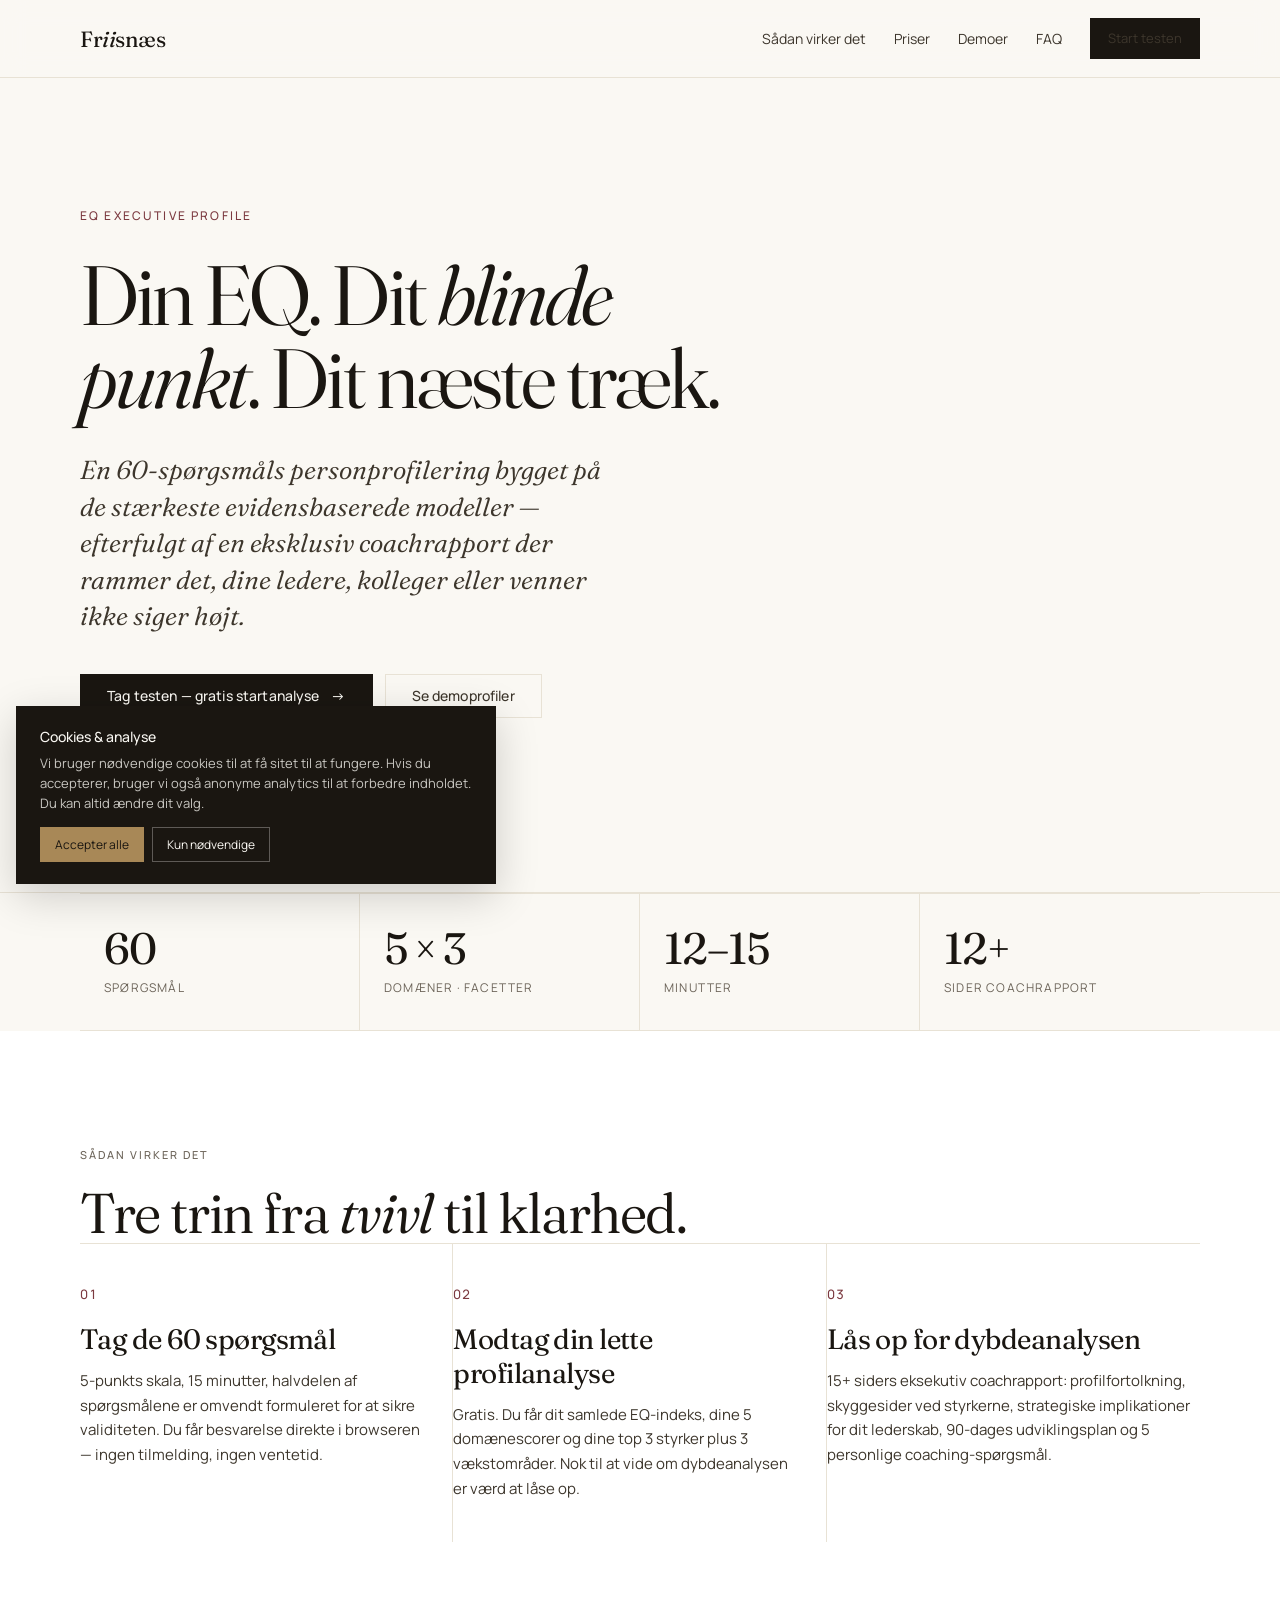
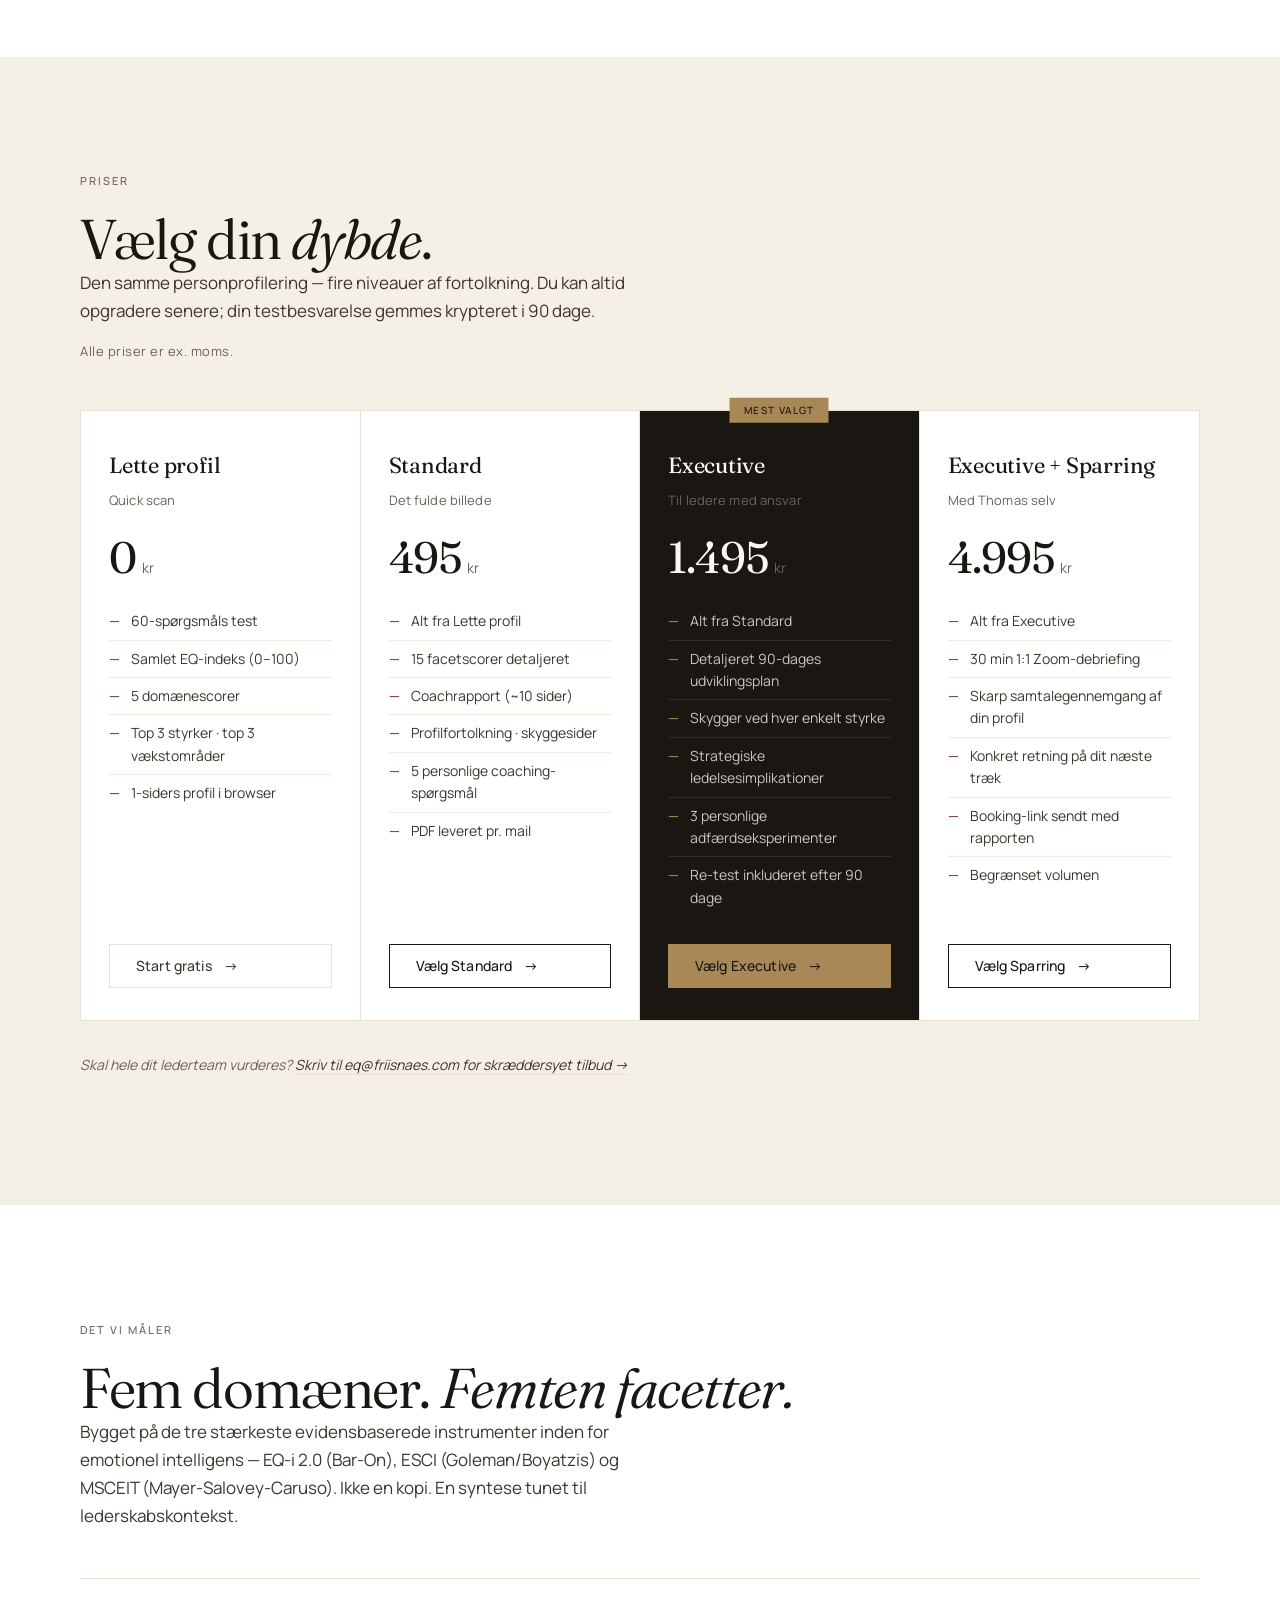
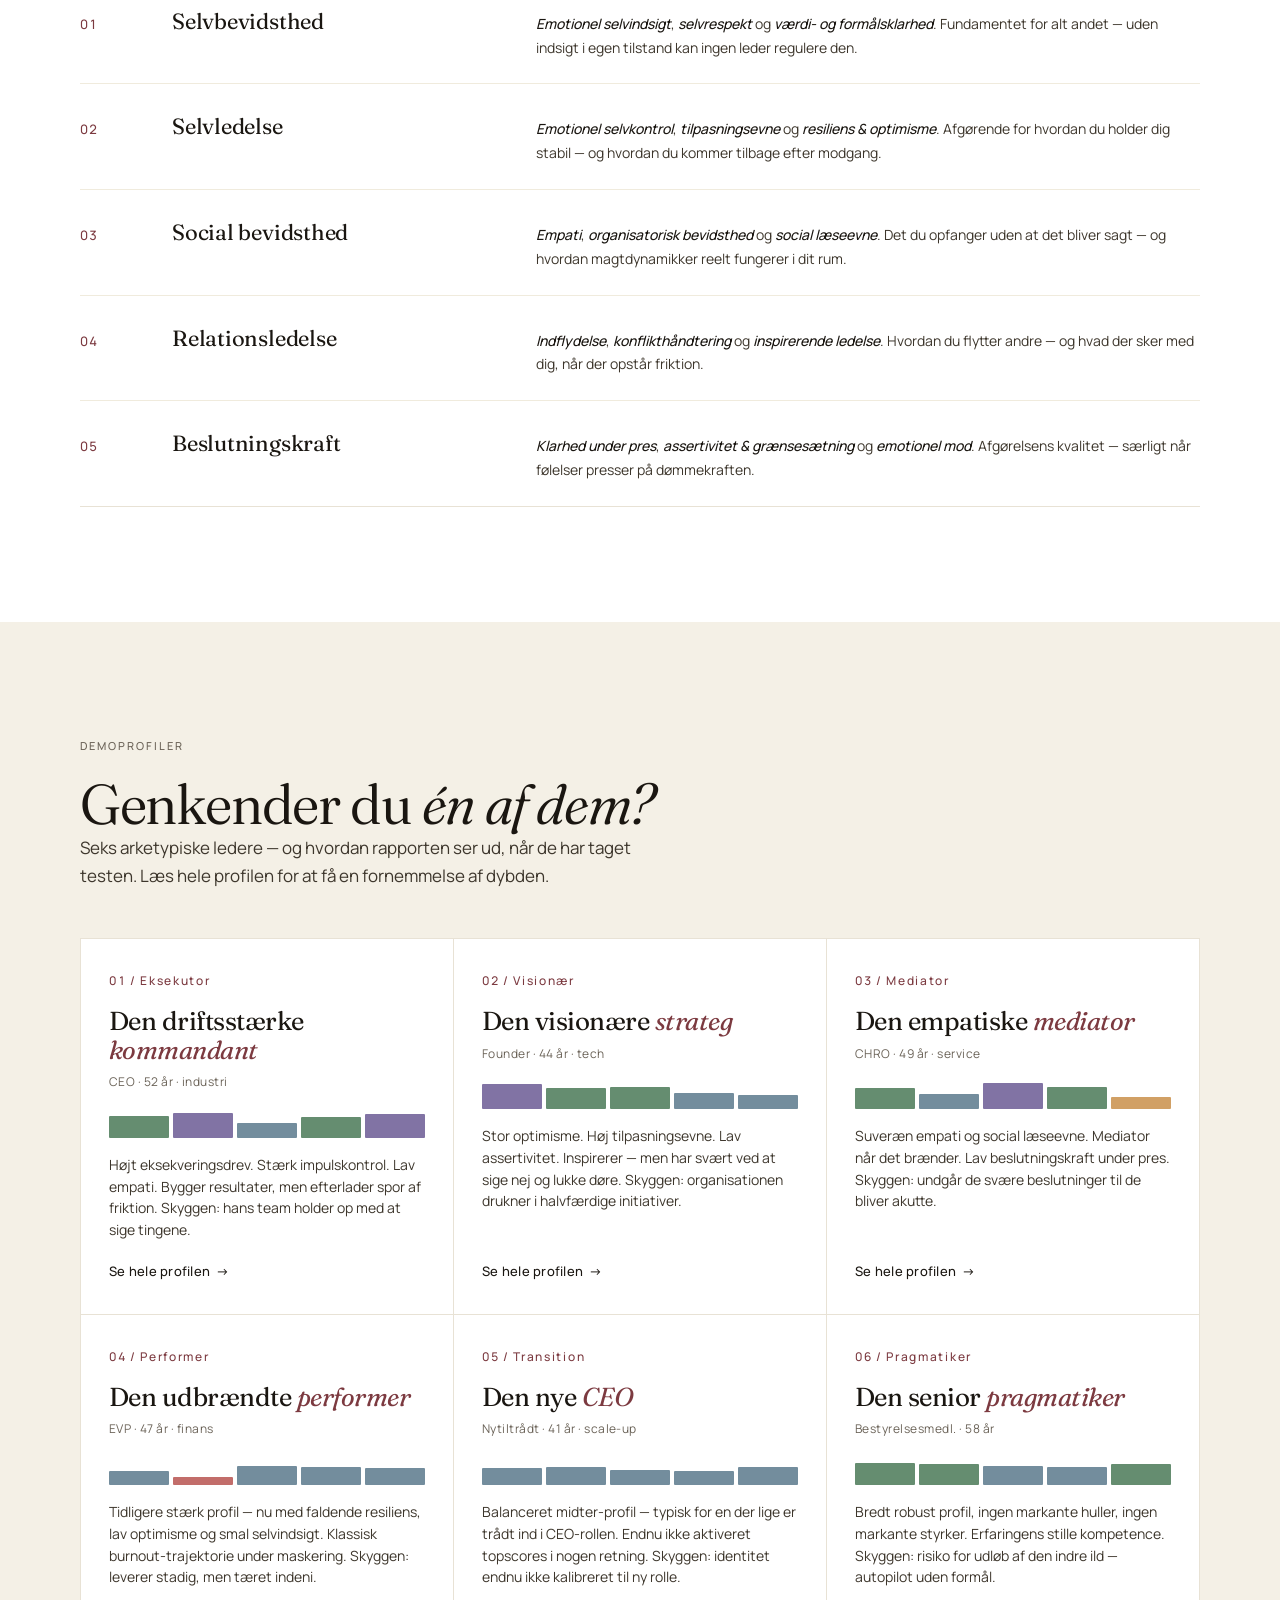
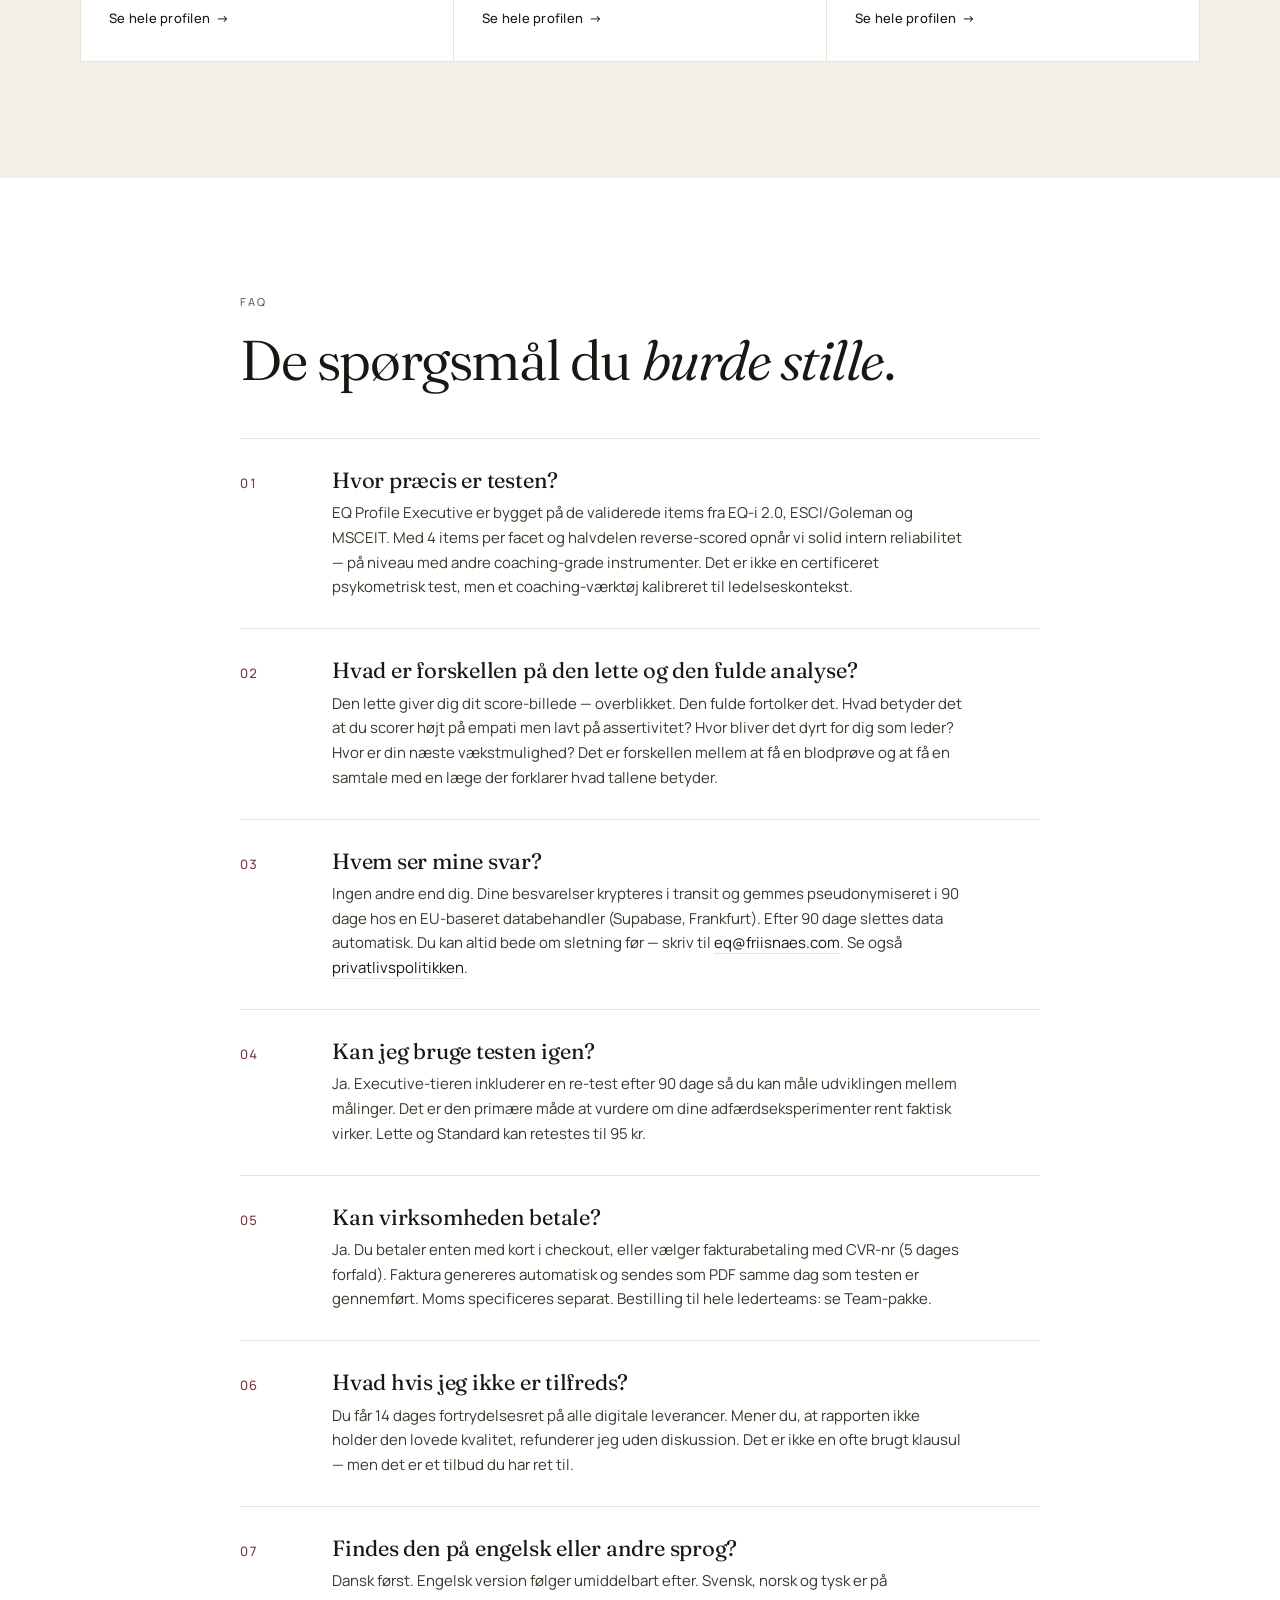
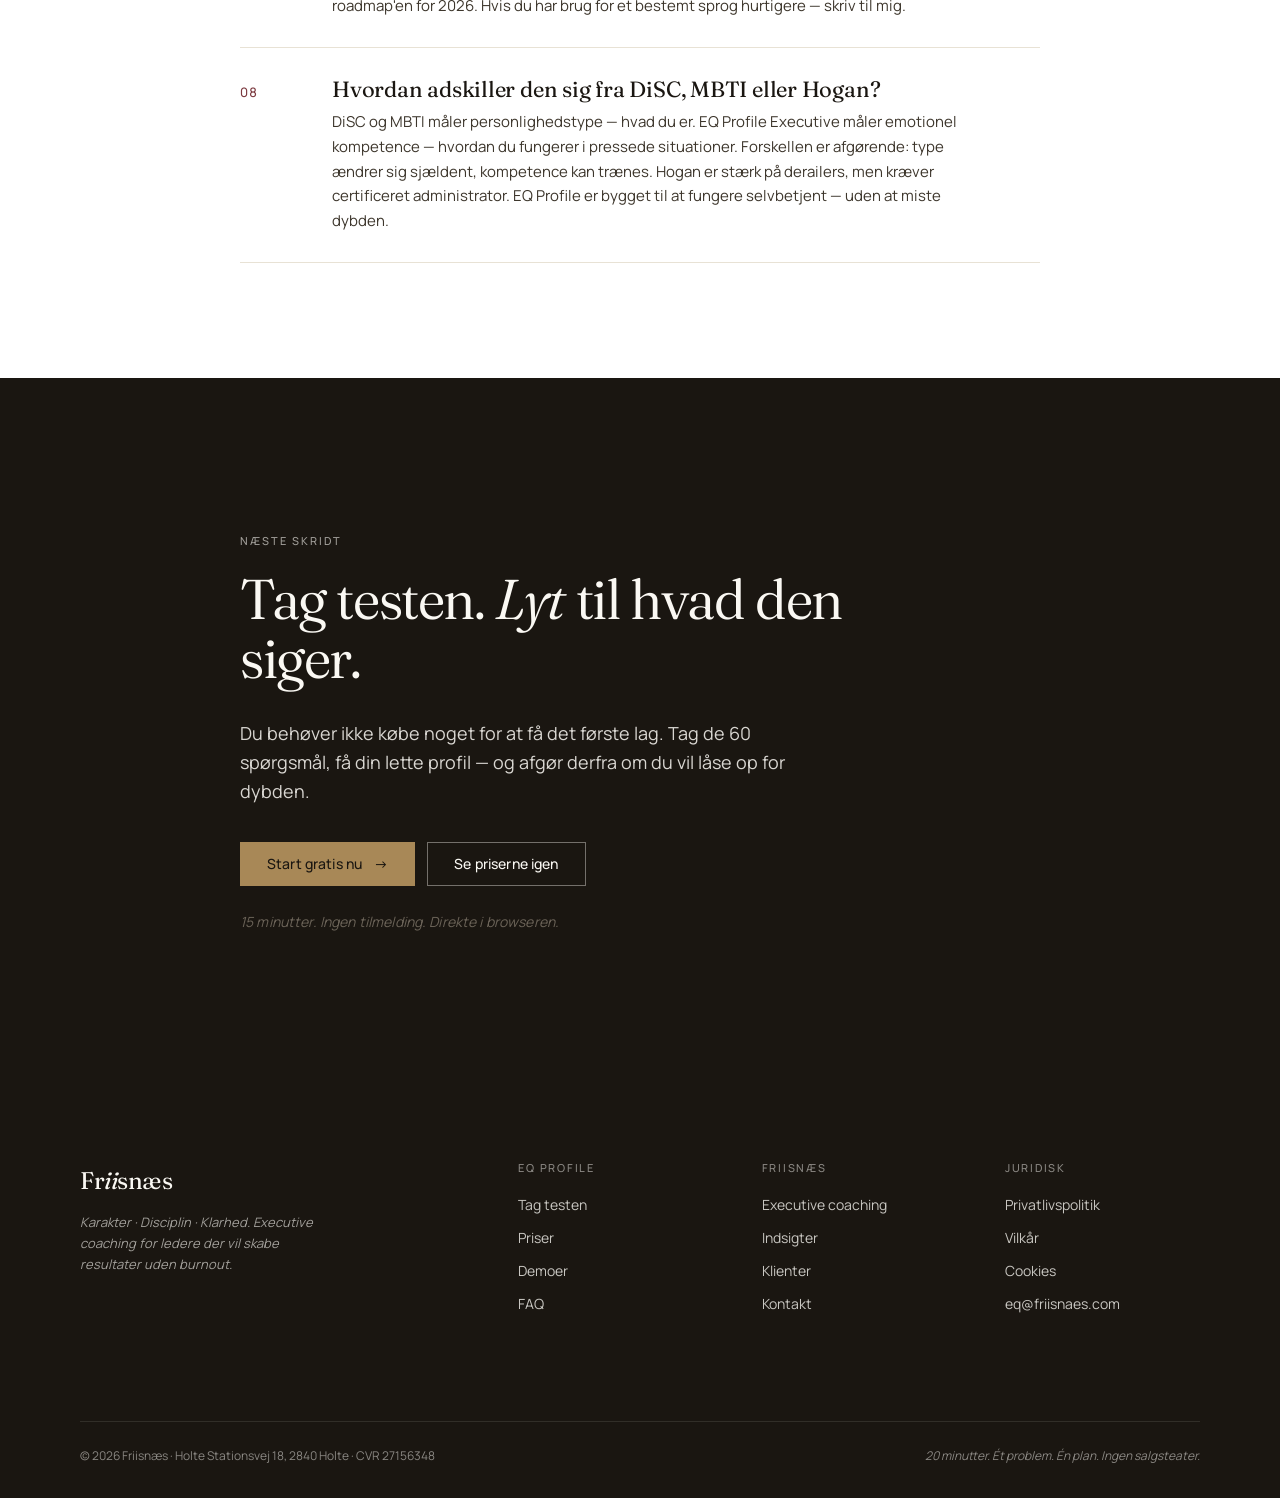
==== commit eeb41dee: "Add files via upload" ====
--- a/index.html
+++ b/index.html
@@ -28,13 +28,13 @@
   "@context": "https://schema.org",
   "@type": "Product",
   "name": "EQ Profile Executive",
-  "description": "Emotionel intelligens-vurdering for ledere bygget på EQ-i 2.0, ESCI/Goleman og MSCEIT. 60 spørgsmål, 5 domæner, 15 facetter, AI-fortolket eksekutiv coachrapport.",
+  "description": "Emotionel intelligens-personprofilering for ledere bygget på EQ-i 2.0, ESCI/Goleman og MSCEIT. 60 spørgsmål, 5 domæner, 15 facetter, eksklusiv coachrapport. Alle priser ex. moms.",
   "brand": { "@type": "Brand", "name": "Friisnæs" },
   "offers": [
     { "@type": "Offer", "name": "Lette profilanalyse", "price": "0", "priceCurrency": "DKK" },
-    { "@type": "Offer", "name": "Standard EQ Profile", "price": "495", "priceCurrency": "DKK" },
-    { "@type": "Offer", "name": "Executive EQ Profile", "price": "1495", "priceCurrency": "DKK" },
-    { "@type": "Offer", "name": "Executive + Sparring", "price": "2995", "priceCurrency": "DKK" }
+    { "@type": "Offer", "name": "Standard EQ Profile", "price": "495", "priceCurrency": "DKK", "valueAddedTaxIncluded": false },
+    { "@type": "Offer", "name": "Executive EQ Profile", "price": "1495", "priceCurrency": "DKK", "valueAddedTaxIncluded": false },
+    { "@type": "Offer", "name": "Executive + Sparring", "price": "4995", "priceCurrency": "DKK", "valueAddedTaxIncluded": false }
   ]
 }
 </script>
@@ -1079,7 +1079,7 @@
   <div class="wrap">
     <div class="hero-eyebrow">EQ Executive Profile</div>
     <h1>Din EQ. Dit <em>blinde punkt</em>. Dit næste træk.</h1>
-    <p class="hero-lede">Et 60-spørgsmåls instrument bygget på de stærkeste evidensbaserede modeller — efterfulgt af en eksekutiv coachrapport der rammer det, kolleger ikke siger højt.</p>
+    <p class="hero-lede">En 60-spørgsmåls personprofilering bygget på de stærkeste evidensbaserede modeller — efterfulgt af en eksklusiv coachrapport der rammer det, dine ledere, kolleger eller venner ikke siger højt.</p>
     <div class="hero-actions">
       <a href="test.html" class="btn btn-primary btn-arrow">Tag testen — gratis startanalyse</a>
       <a href="#demoer" class="btn btn-ghost">Se demoprofiler</a>
@@ -1104,8 +1104,8 @@
       <div class="stat-label">Minutter</div>
     </div>
     <div class="stat">
-      <div class="stat-num">AI</div>
-      <div class="stat-label">Fortolket rapport</div>
+      <div class="stat-num">12+</div>
+      <div class="stat-label">Sider coachrapport</div>
     </div>
   </div>
 </div>
@@ -1141,7 +1141,8 @@
   <div class="wrap">
     <div class="eyebrow">Priser</div>
     <h2>Vælg din <em>dybde</em>.</h2>
-    <p style="font-size: 17px; color: var(--ink-soft); max-width: 60ch; margin-bottom: 48px;">Det samme instrument — fire niveauer af fortolkning. Du kan altid opgradere senere; din testbesvarelse gemmes krypteret i 90 dage.</p>
+    <p style="font-size: 17px; color: var(--ink-soft); max-width: 60ch; margin-bottom: 16px;">Den samme personprofilering — fire niveauer af fortolkning. Du kan altid opgradere senere; din testbesvarelse gemmes krypteret i 90 dage.</p>
+    <p style="font-size: 13px; color: var(--muted); letter-spacing: 0.04em; margin-bottom: 48px;">Alle priser er ex. moms.</p>
 
     <div class="pricing-grid">
       <!-- Tier 1: Free -->
@@ -1173,7 +1174,7 @@
         <ul class="pricing-features">
           <li>Alt fra Lette profil</li>
           <li>15 facetscorer detaljeret</li>
-          <li>AI-fortolket coachrapport (~10 sider)</li>
+          <li>Coachrapport (~10 sider)</li>
           <li>Profilfortolkning · skyggesider</li>
           <li>5 personlige coaching-spørgsmål</li>
           <li>PDF leveret pr. mail</li>
@@ -1206,7 +1207,7 @@
         <div class="pricing-name">Executive + Sparring</div>
         <div class="pricing-sub">Med Thomas selv</div>
         <div class="price">
-          <span class="price-num">2.995</span>
+          <span class="price-num">4.995</span>
           <span class="price-cur">kr</span>
         </div>
         <ul class="pricing-features">
@@ -1222,7 +1223,7 @@
     </div>
 
     <p style="margin-top: 32px; font-size: 14px; color: var(--muted); font-style: italic;">
-      Køber du til hele dit lederteam? <a href="#team" style="color: var(--ink-soft);">Se Team-pakke fra 4.995 kr →</a>
+      Skal hele dit lederteam vurderes? <a href="mailto:eq@friisnaes.com?subject=Team-pakke%20EQ%20Profile&body=Hej%20Thomas%2C%0A%0AVi%20er%20interesserede%20i%20en%20team-pakke%20til%20vores%20ledergruppe%20p%C3%A5%20___%20personer.%0A%0AKan%20du%20sende%20et%20tilbud%3F" style="color: var(--ink-soft);">Skriv til eq@friisnaes.com for skræddersyet tilbud →</a>
     </p>
   </div>
 </section>
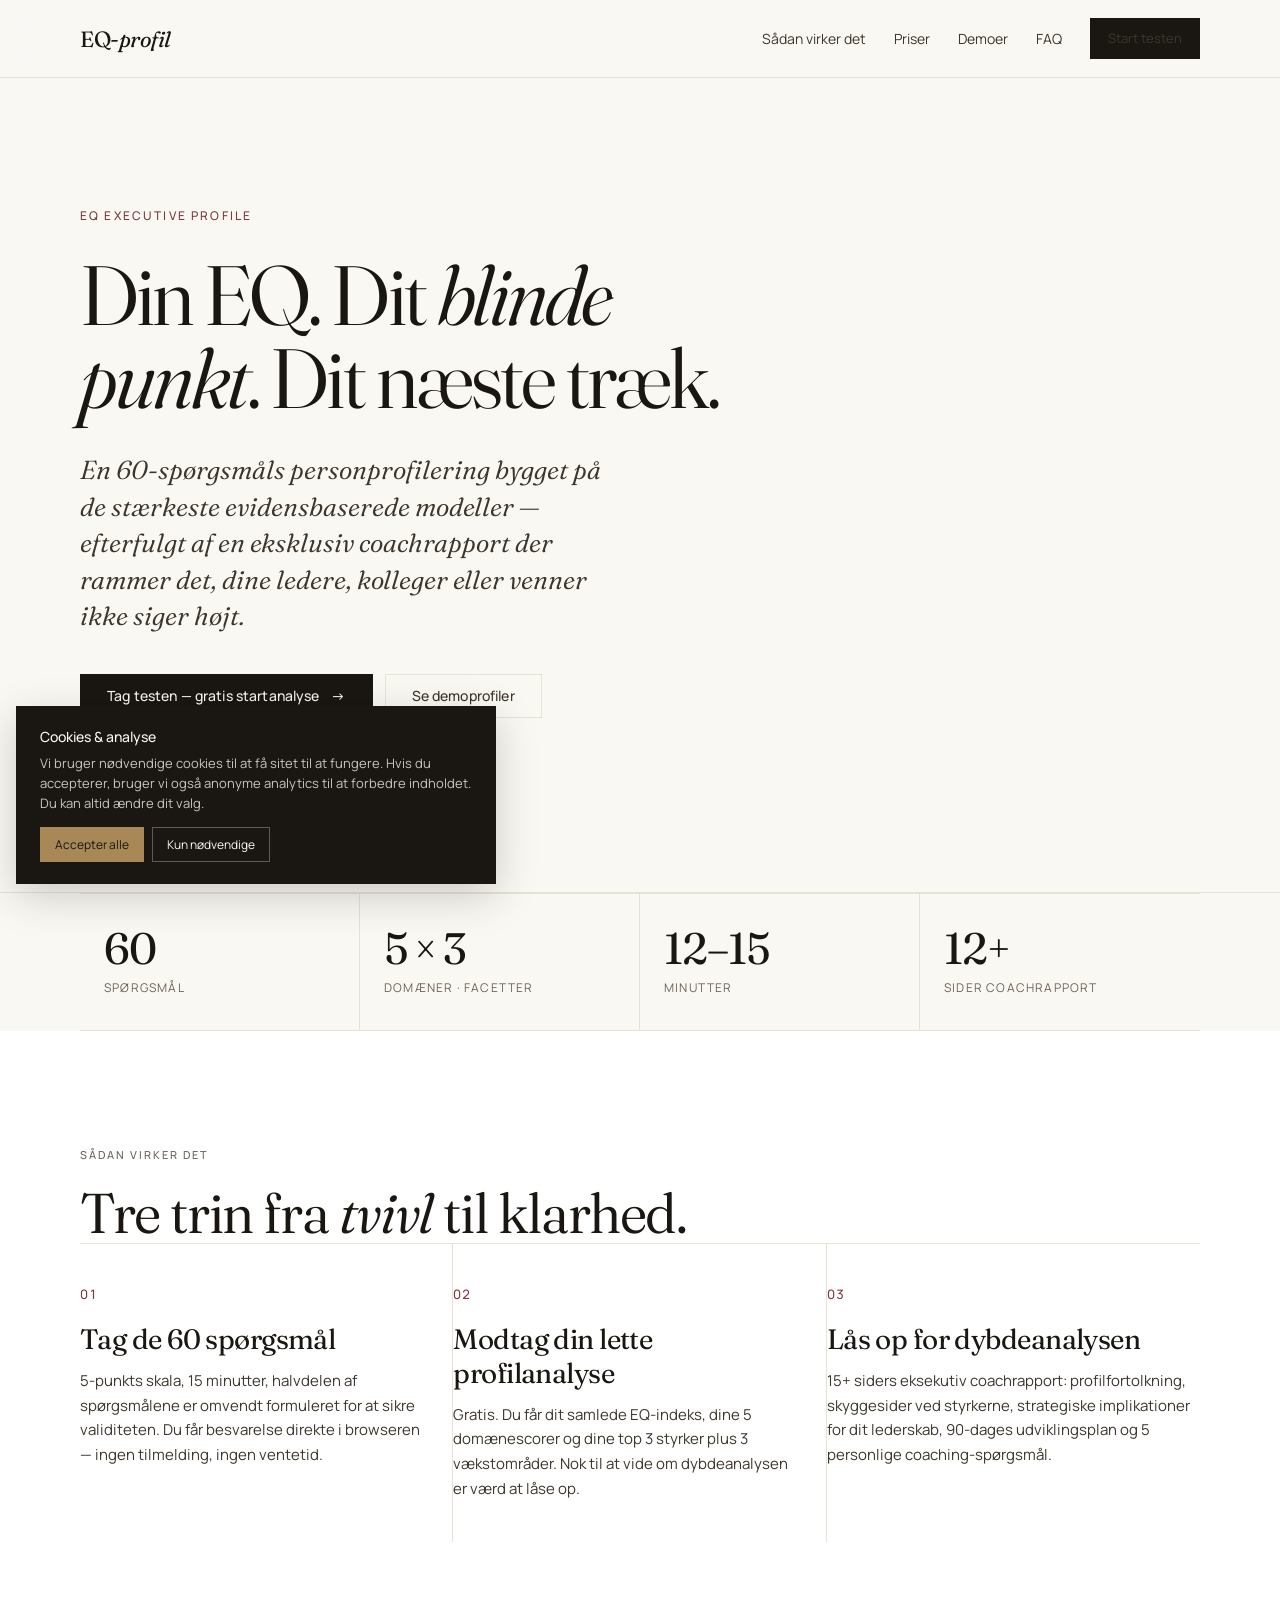
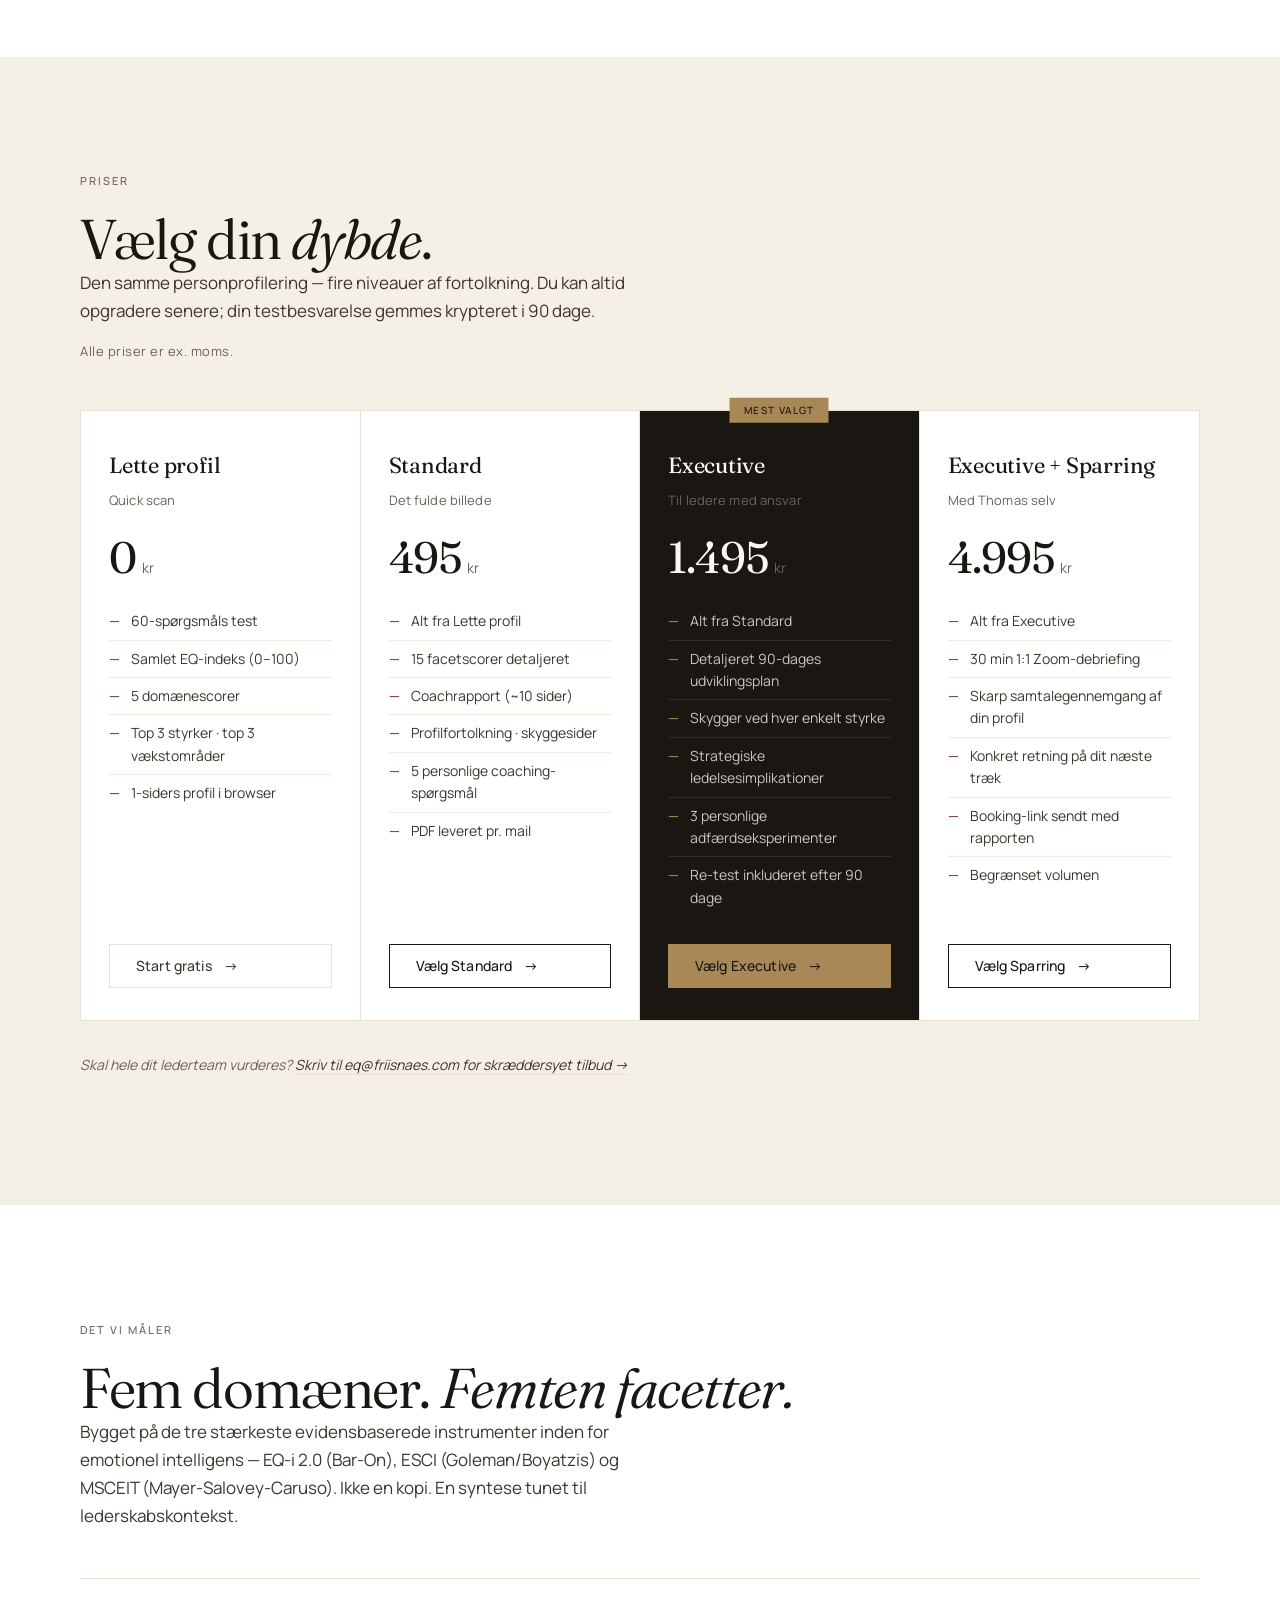
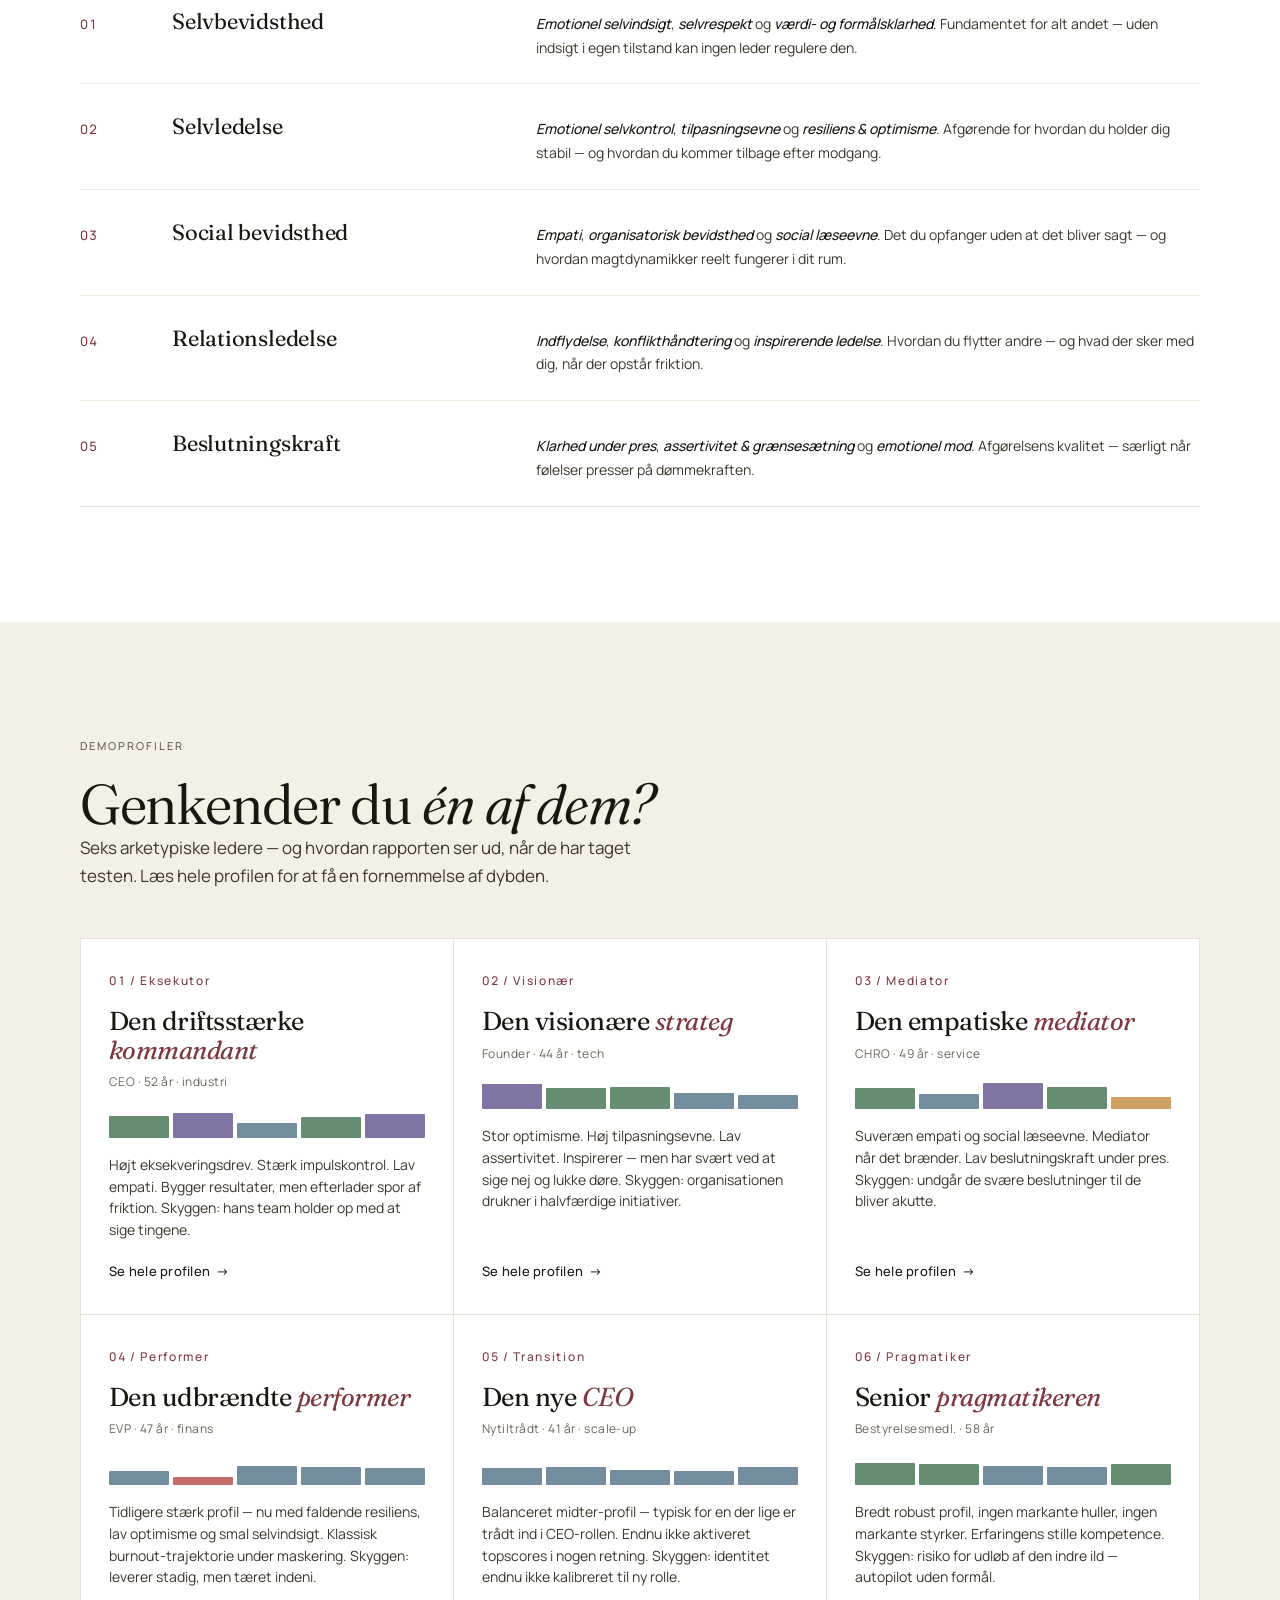
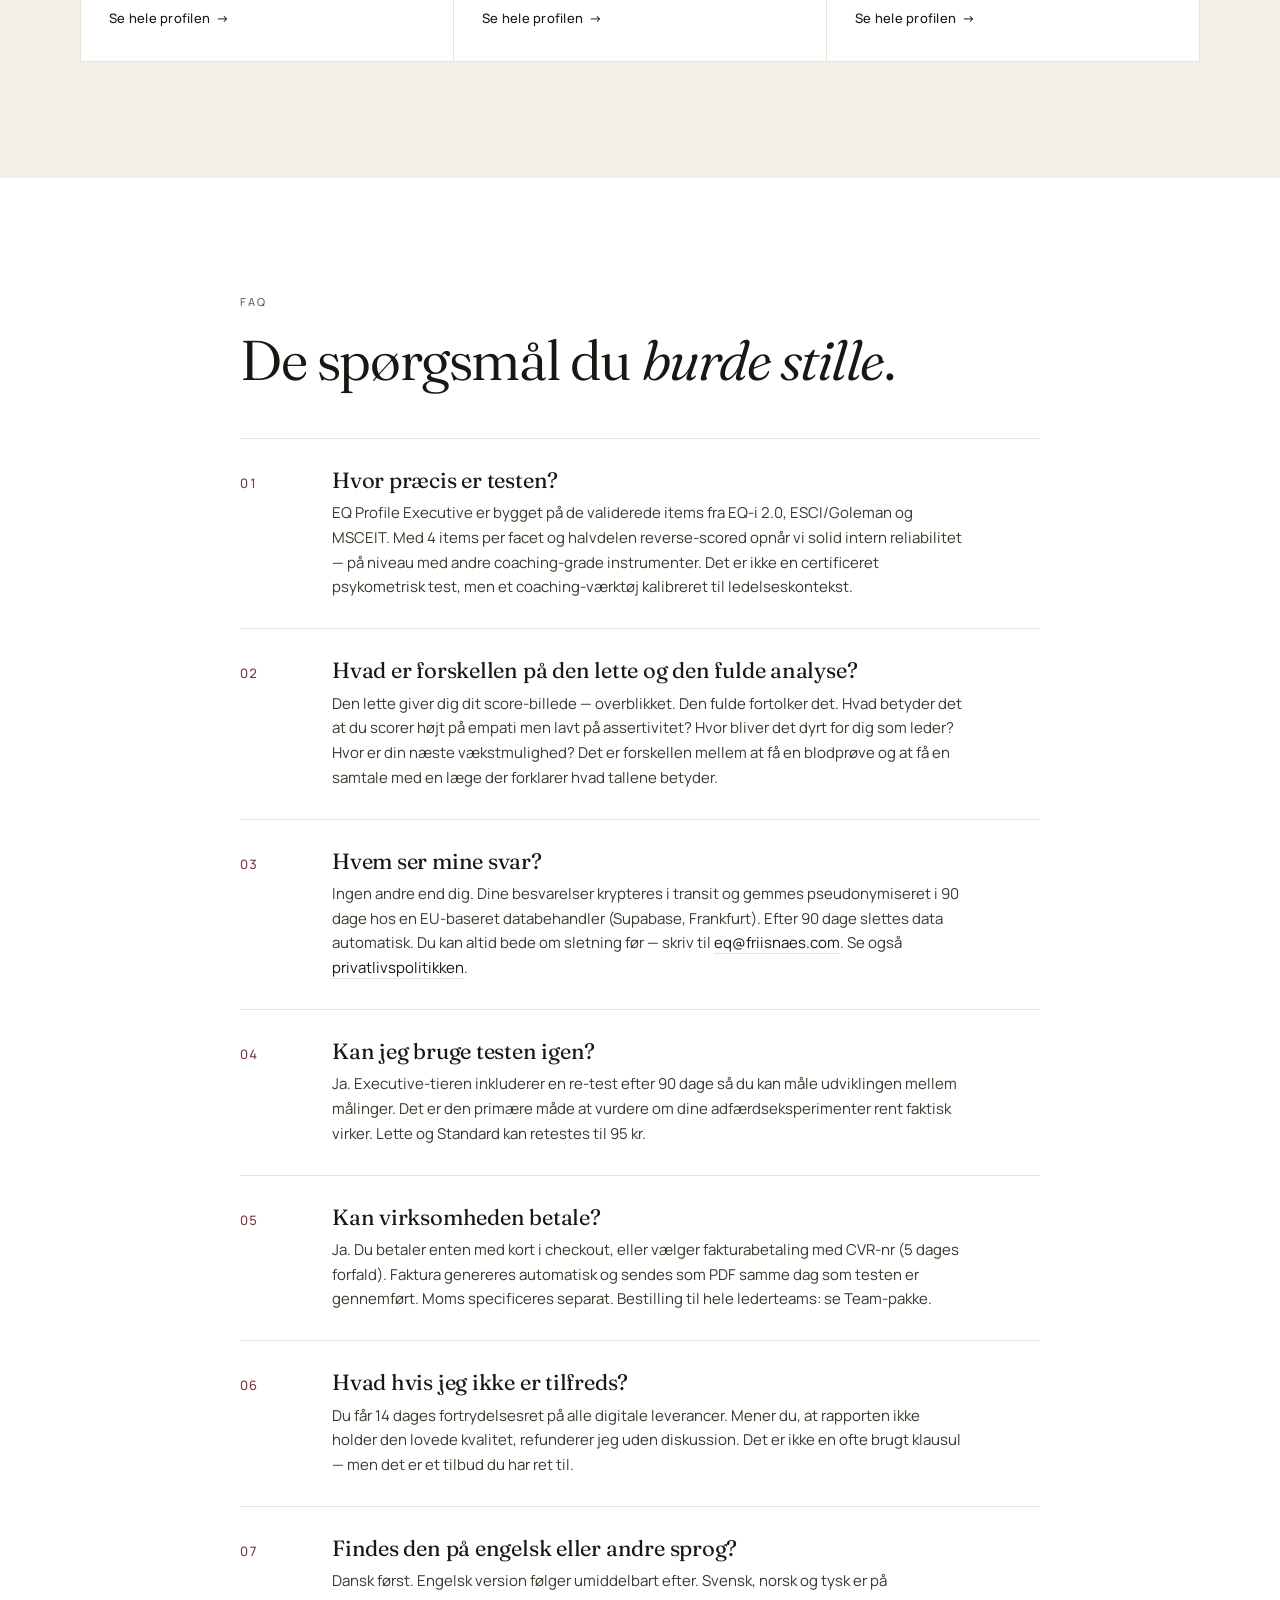
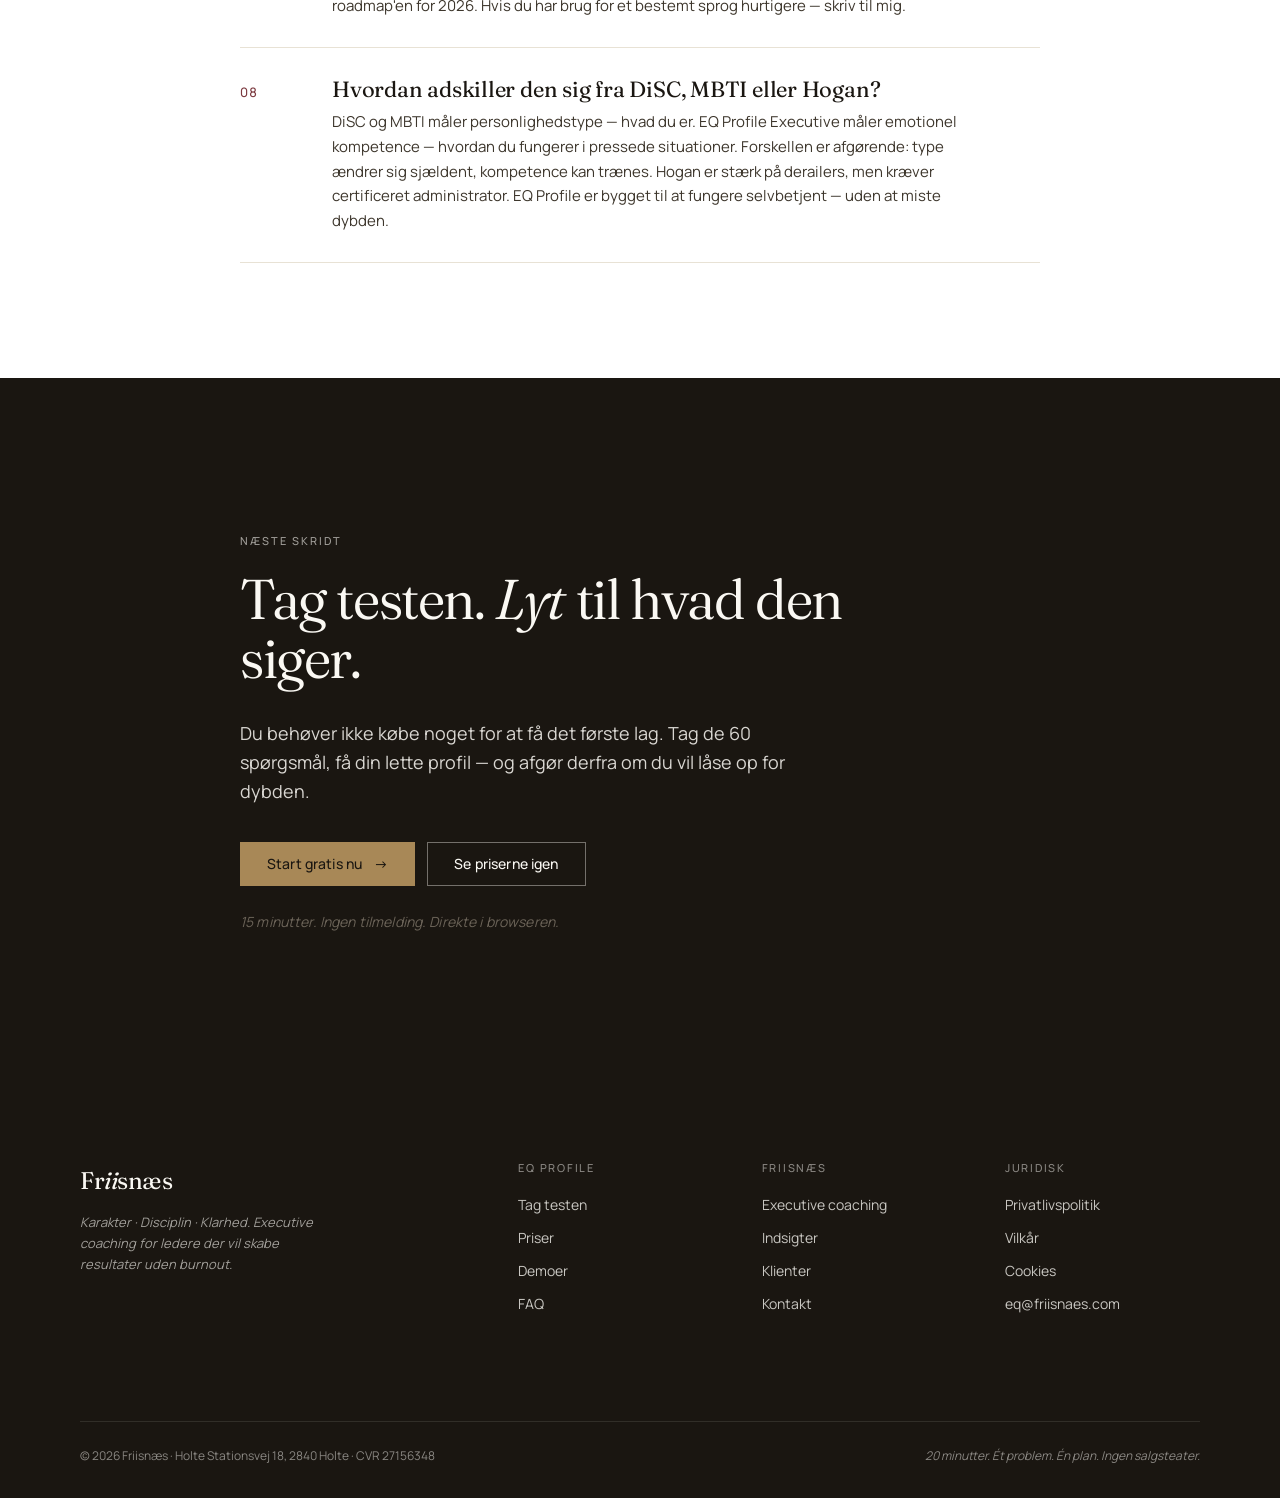
==== commit dcf38a1d: "Add files via upload" ====
--- a/index.html
+++ b/index.html
@@ -1061,9 +1061,9 @@
 <body>
 
 <!-- Nav -->
-<nav class="nav">
+<nav class="nav" id="top">
   <div class="nav-inner">
-    <a href="/" class="brand">Fr<span class="ii">ii</span>snæs</a>
+    <a href="#top" class="brand">EQ-<span class="ii">profil</span></a>
     <div class="nav-links">
       <a href="#hvordan">Sådan virker det</a>
       <a href="#priser">Priser</a>
@@ -1351,7 +1351,7 @@
 
       <a href="demos/pragmatiker.html" class="demo-card">
         <div class="demo-num">06 / Pragmatiker</div>
-        <div class="demo-name">Den senior <em>pragmatiker</em></div>
+        <div class="demo-name">Senior <em>pragmatikeren</em></div>
         <div class="demo-tag">Bestyrelsesmedl. · 58 år</div>
         <div class="demo-mini-bars">
           <div style="height:80%;background:var(--score-4)"></div>
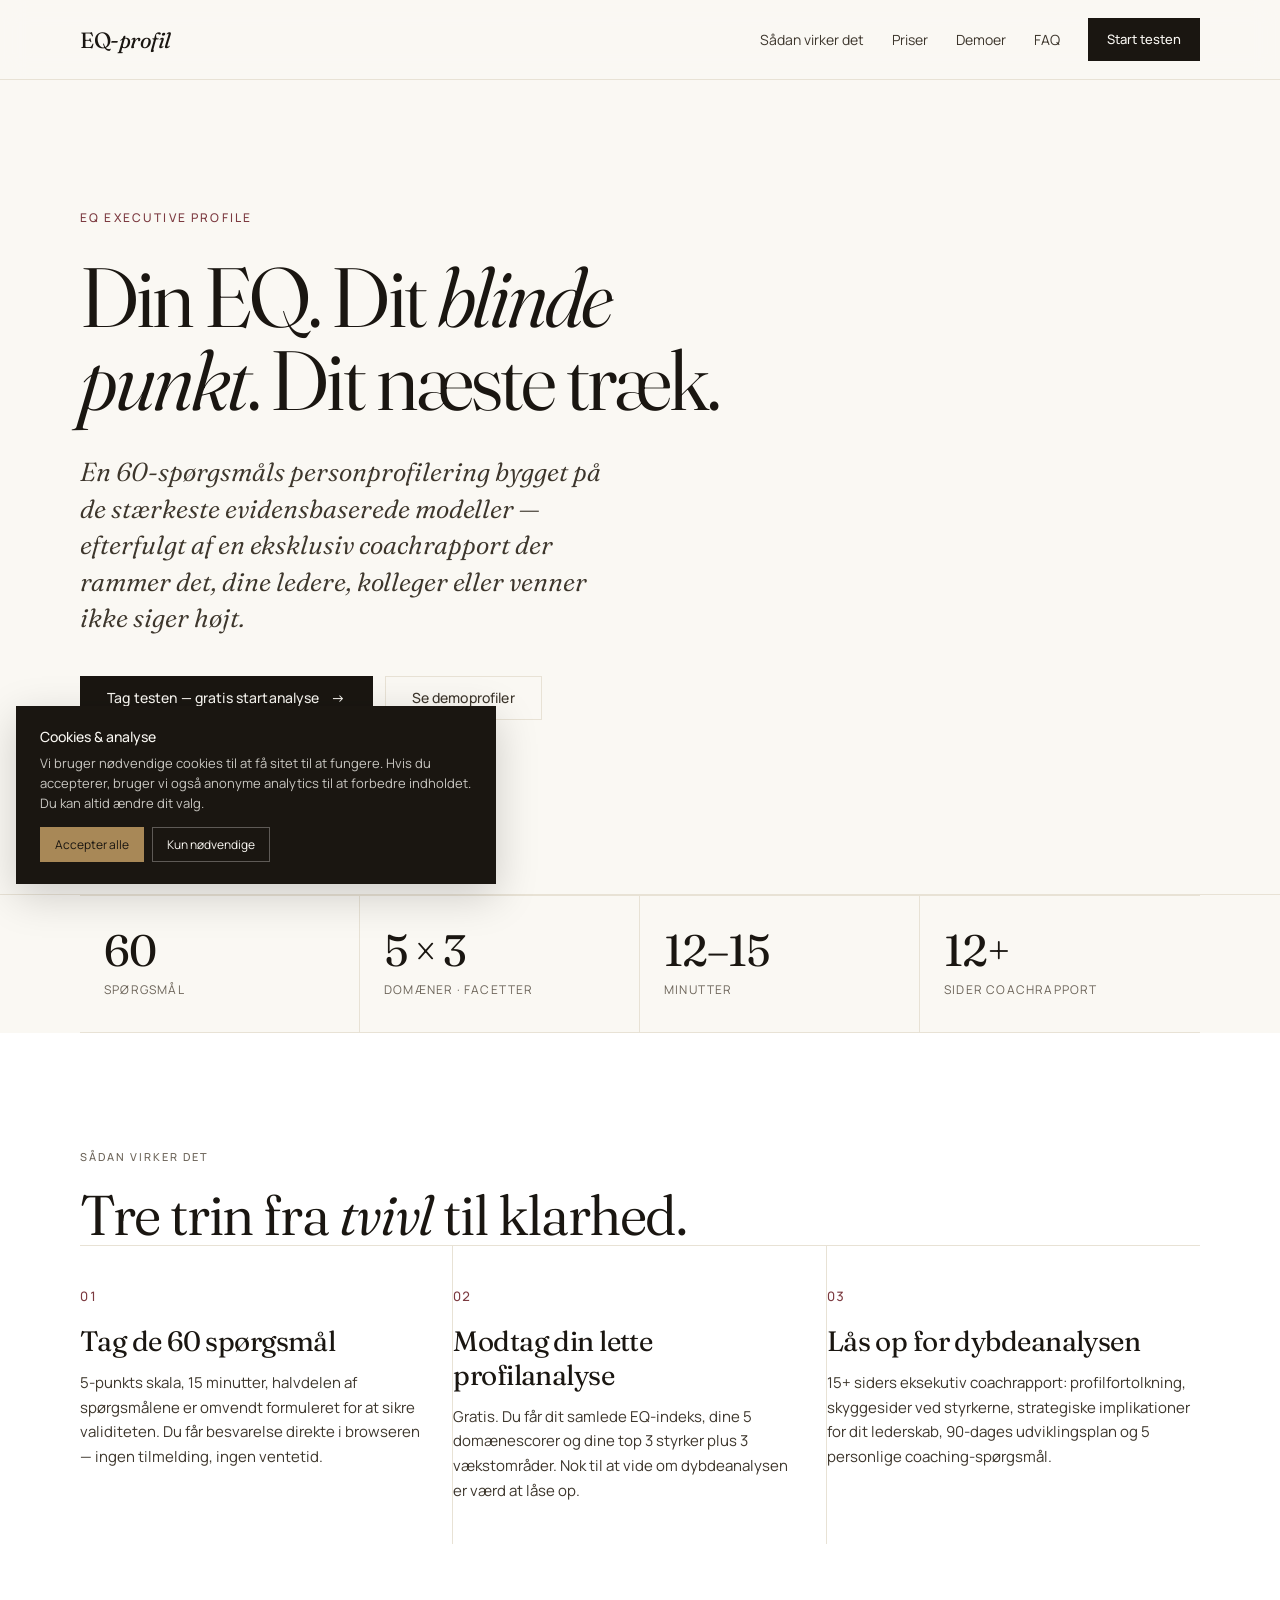
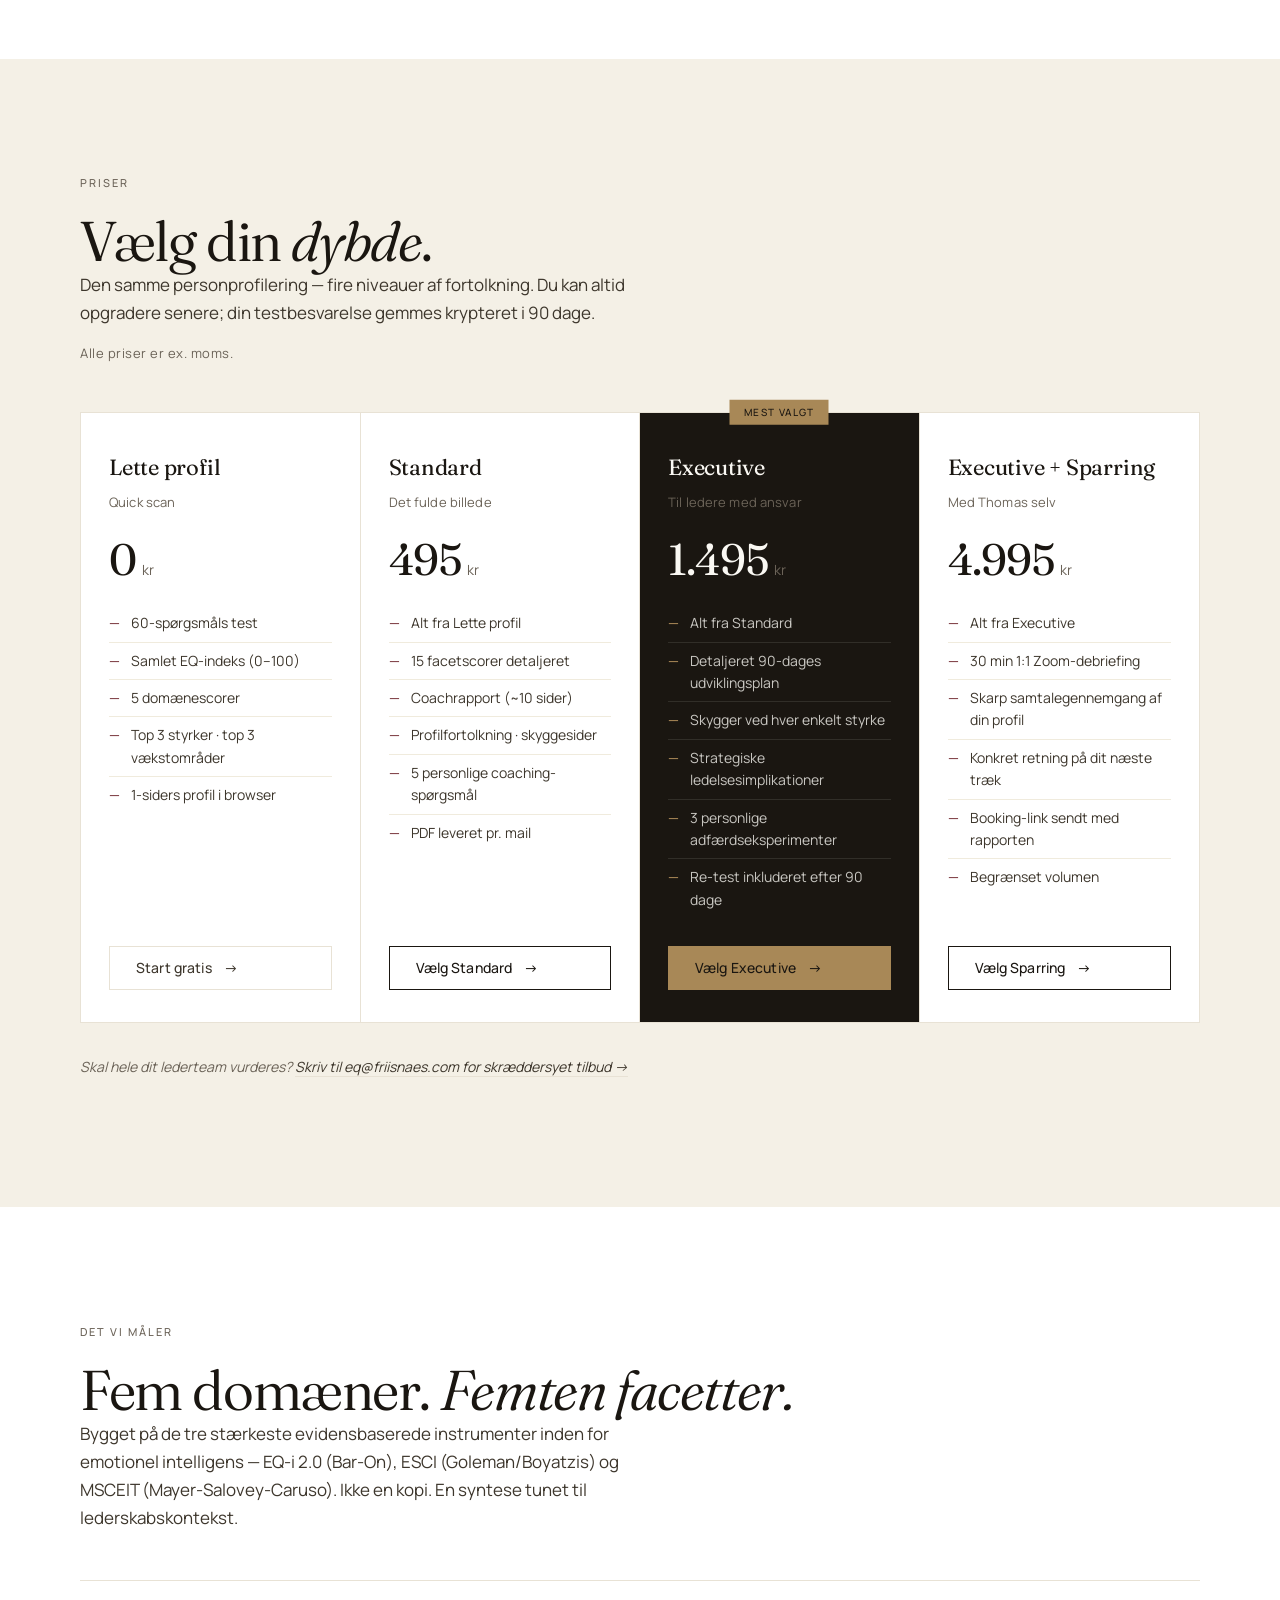
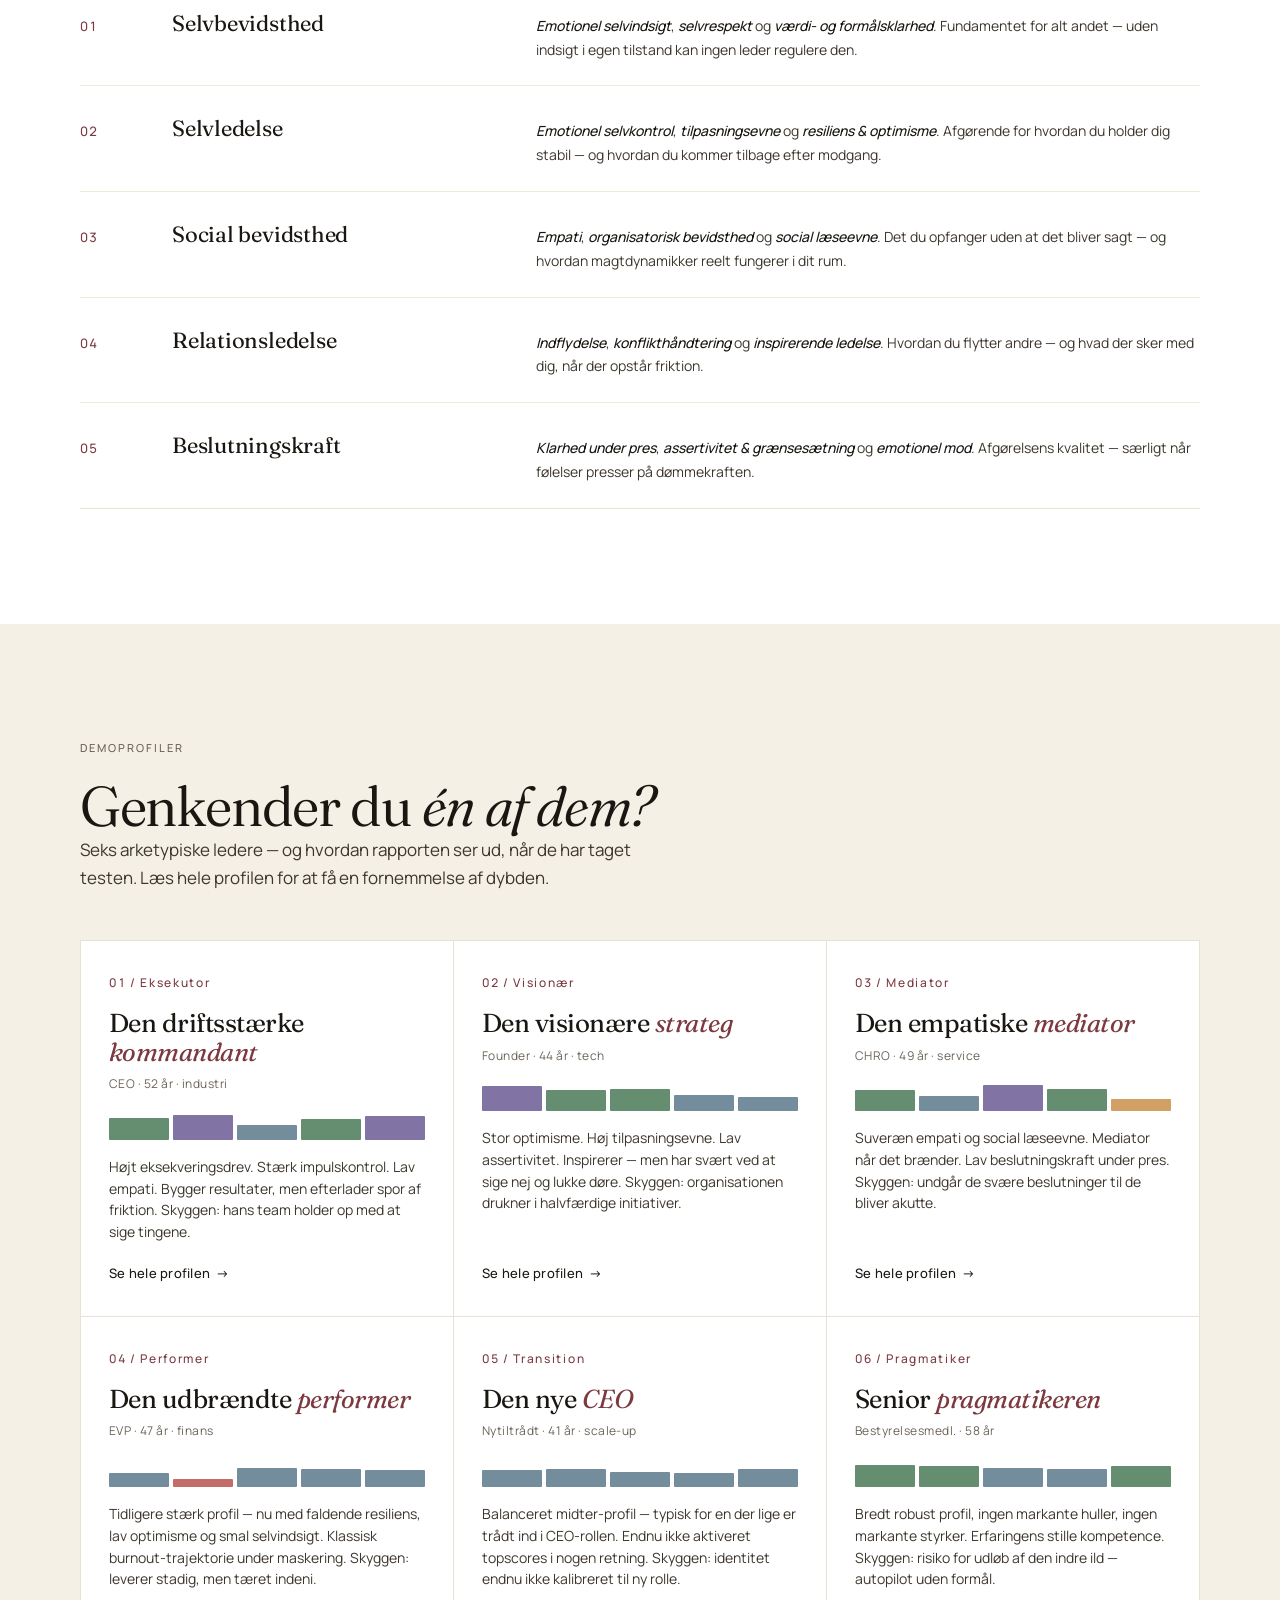
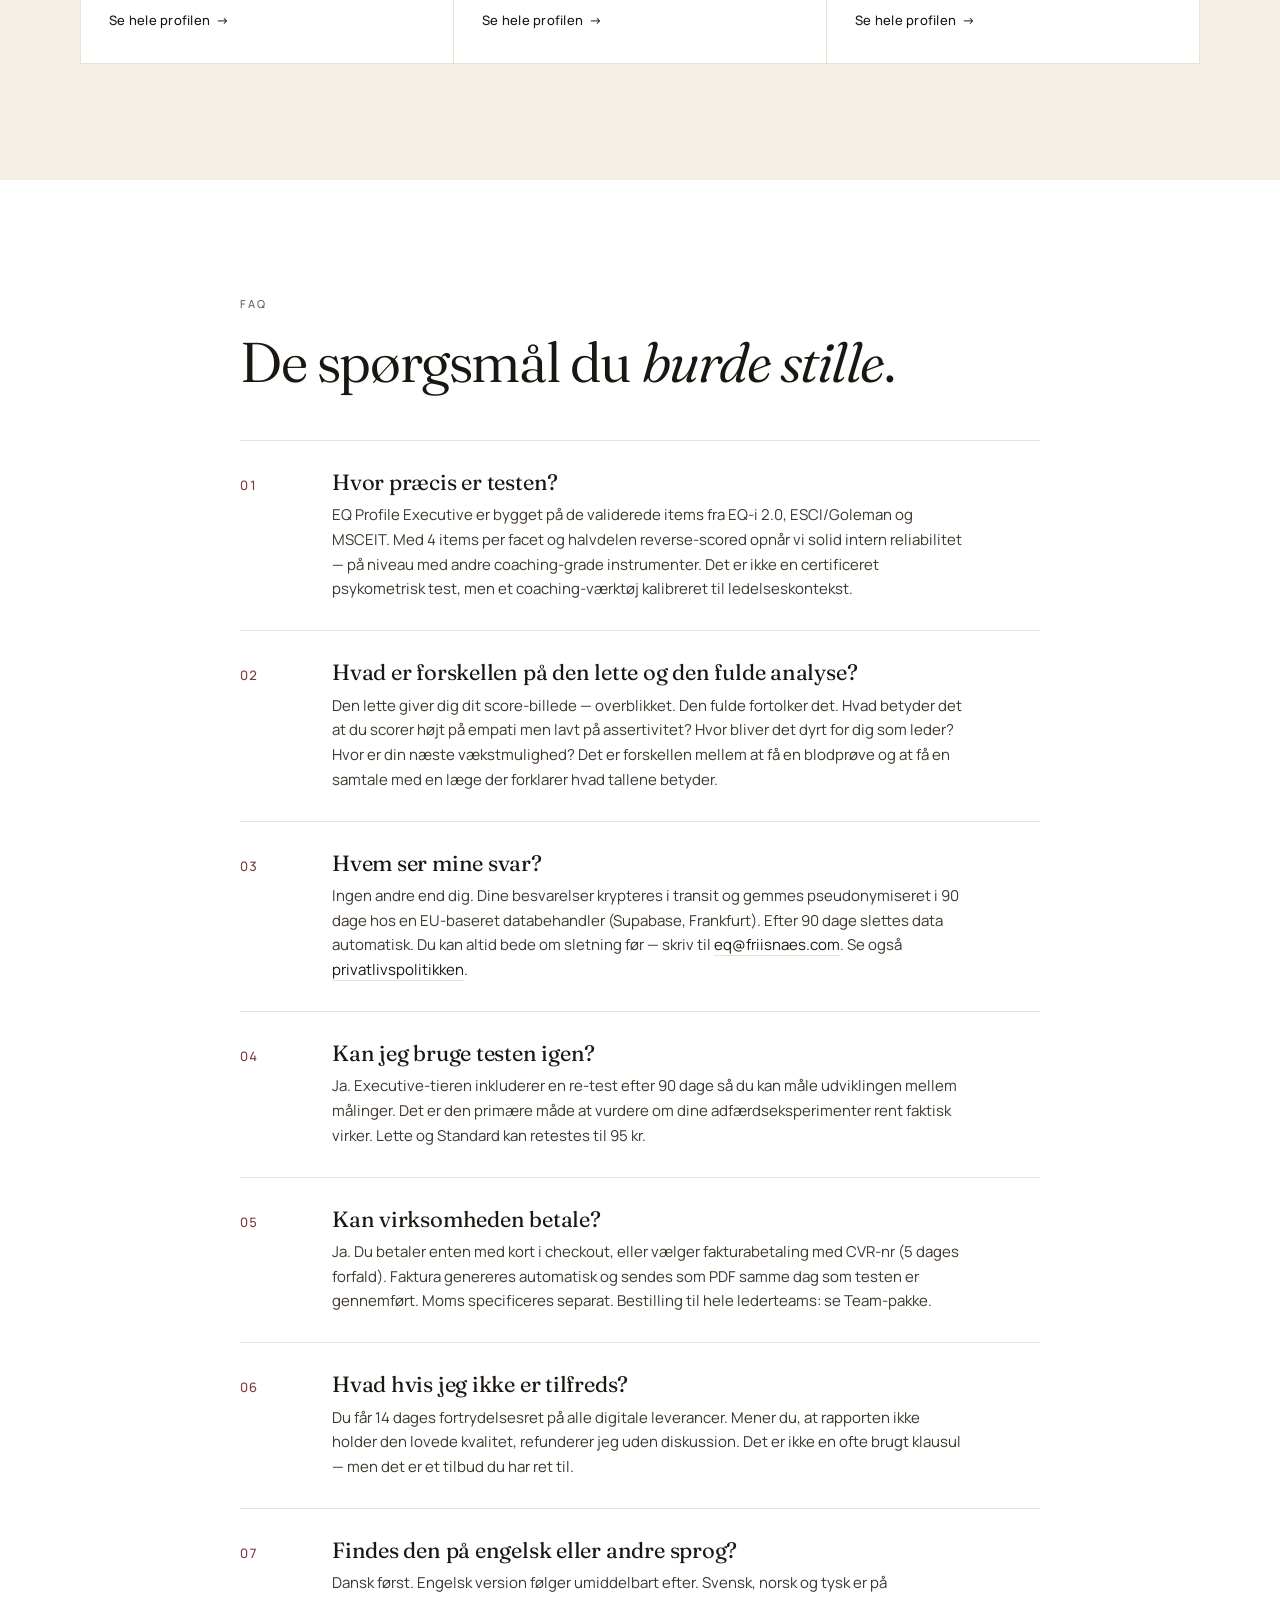
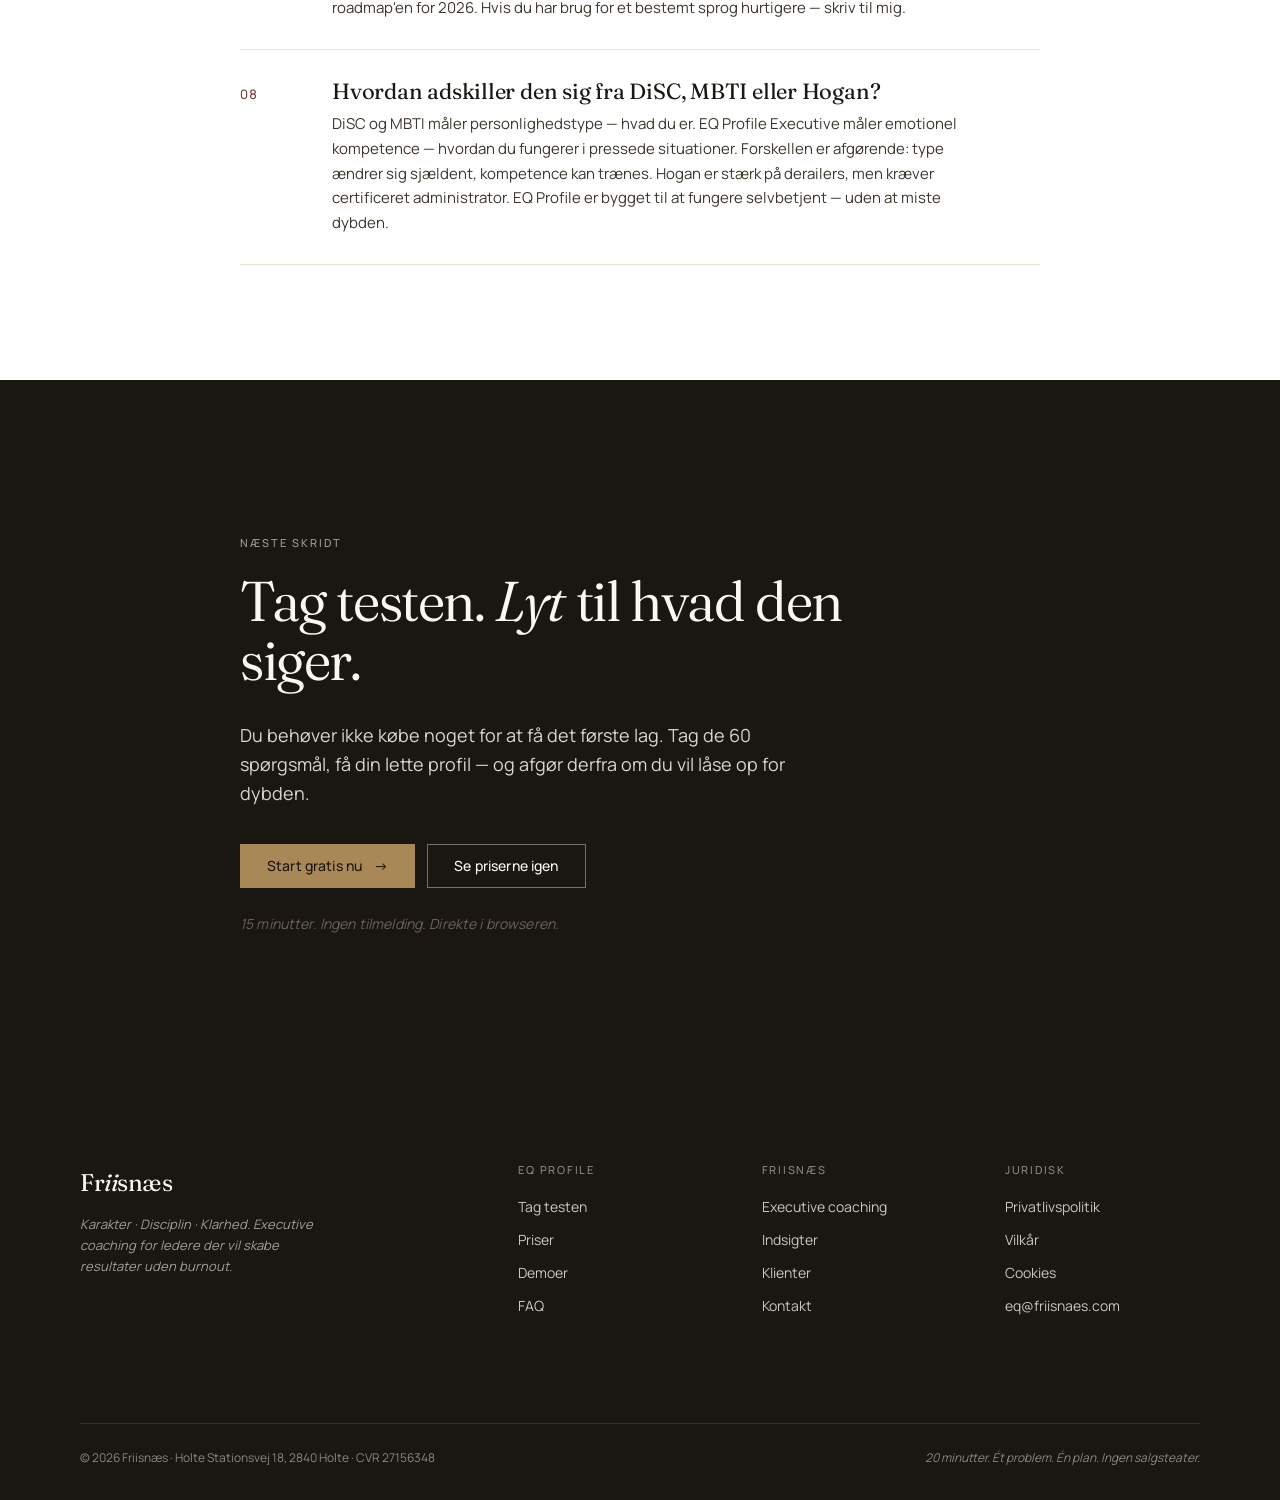
==== commit aea3c356: "Add files via upload" ====
--- a/index.html
+++ b/index.html
@@ -307,7 +307,7 @@
 
 .nav-links a:hover { color: var(--oxblood); }
 
-.nav-cta {
+.nav-links a.nav-cta {
   padding: 10px 18px;
   font-size: 13px;
   border: 1px solid var(--ink);
@@ -316,7 +316,7 @@
   font-weight: 500;
 }
 
-.nav-cta:hover { background: var(--oxblood); border-color: var(--oxblood); color: var(--bg); }
+.nav-links a.nav-cta:hover { background: var(--oxblood); border-color: var(--oxblood); color: var(--bg); }
 
 @media (max-width: 720px) {
   .nav-links a:not(.nav-cta) { display: none; }
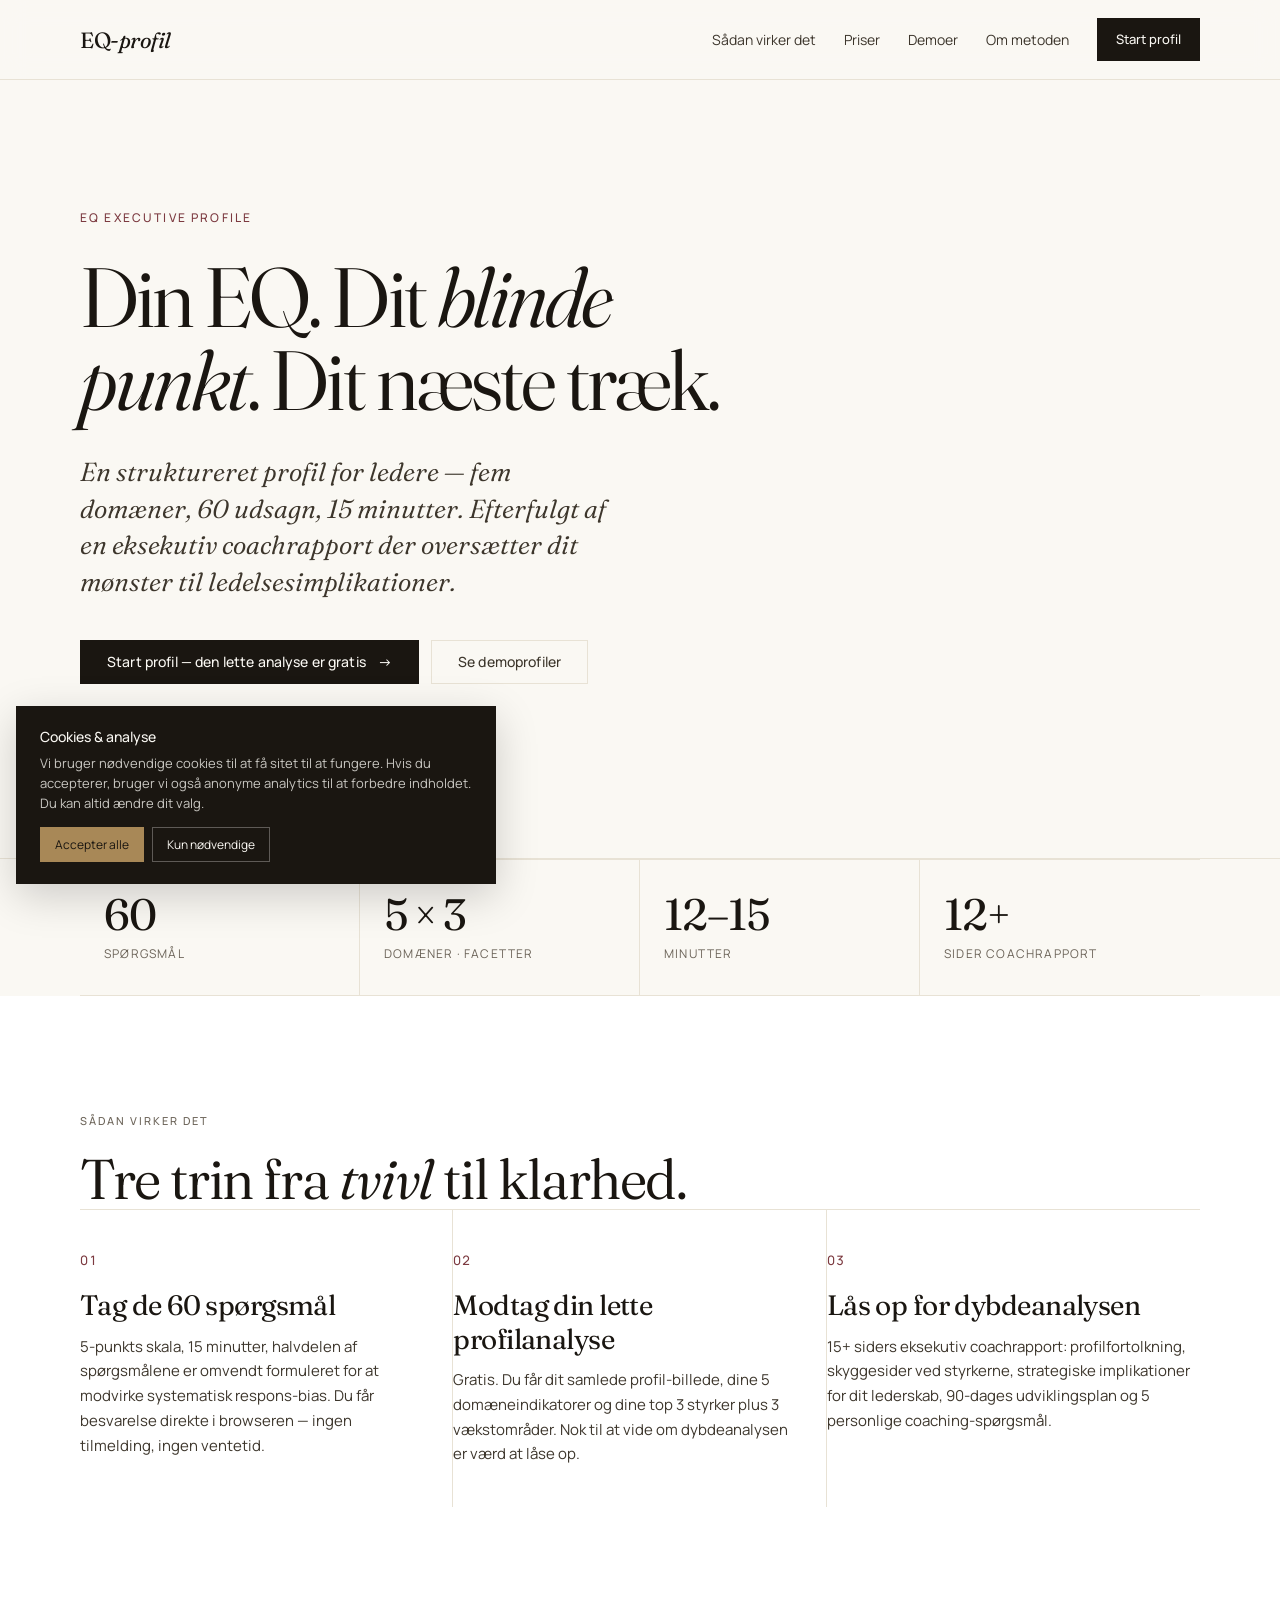
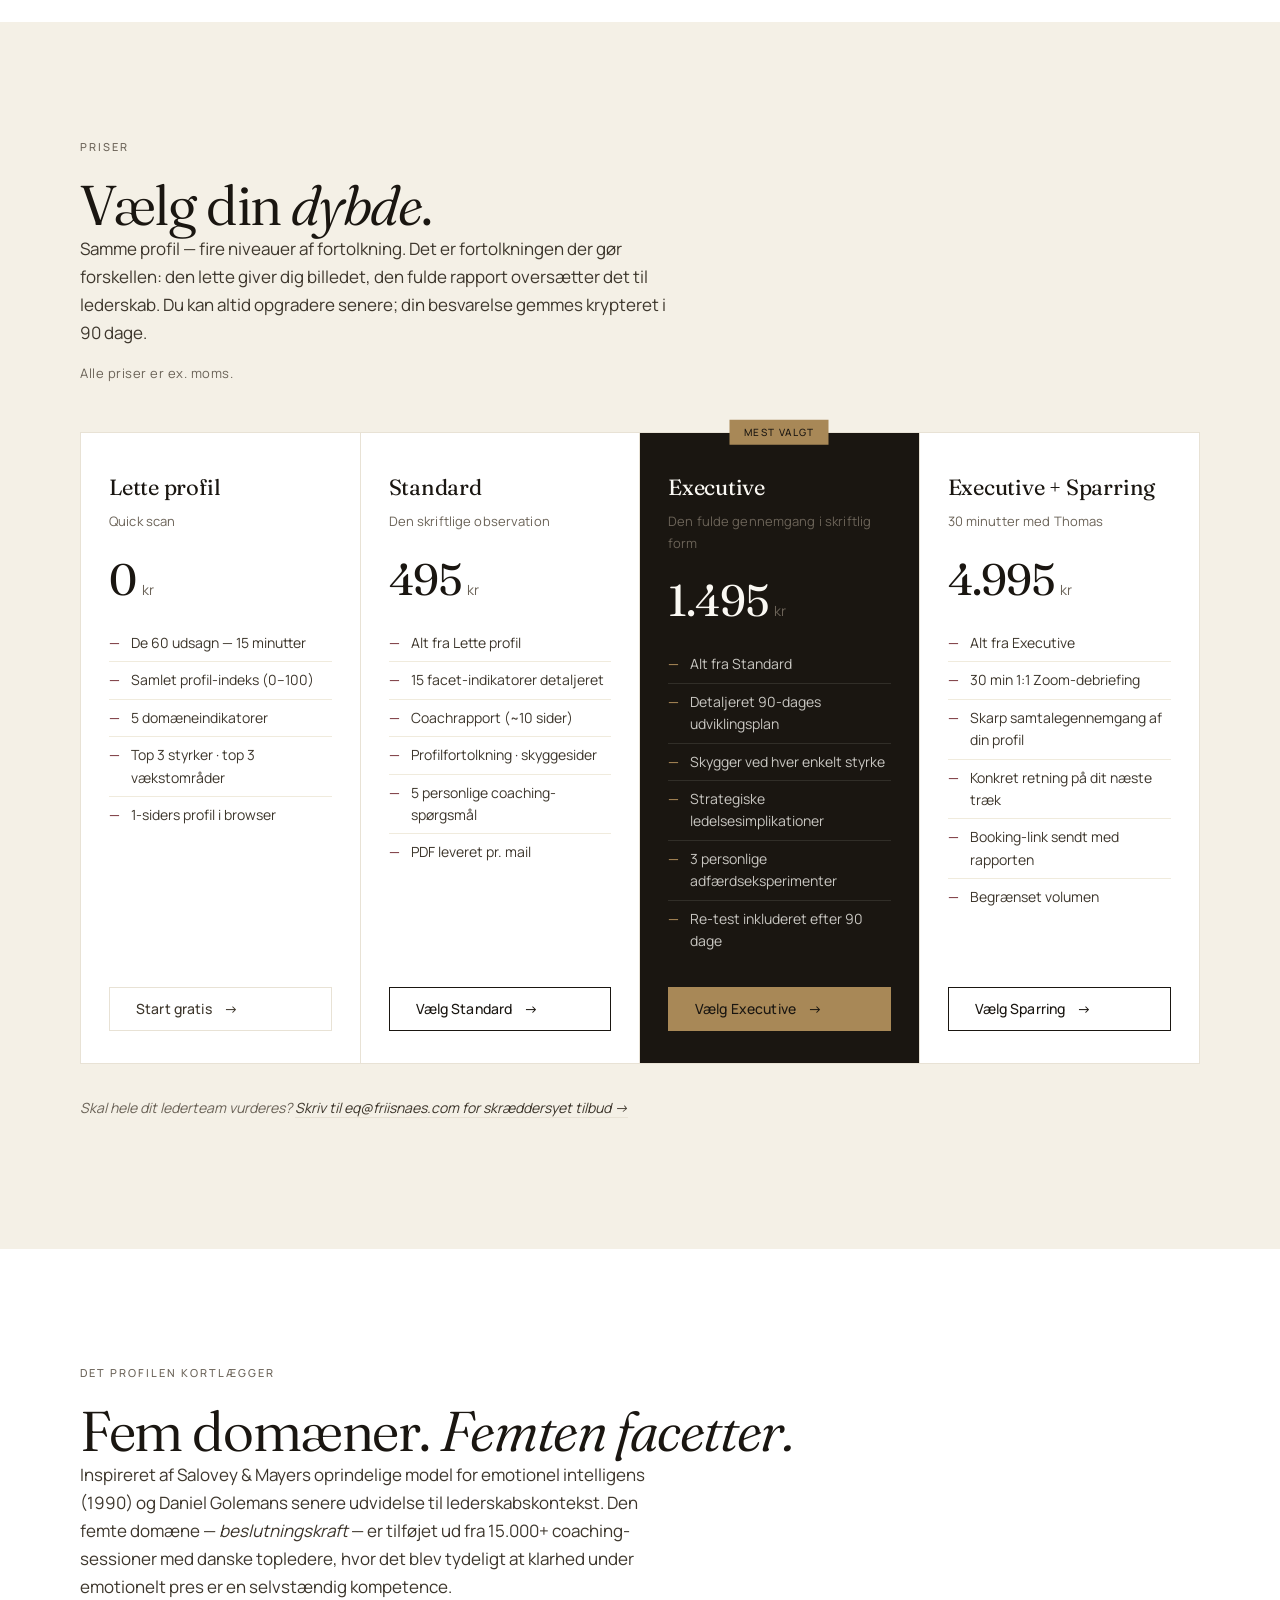
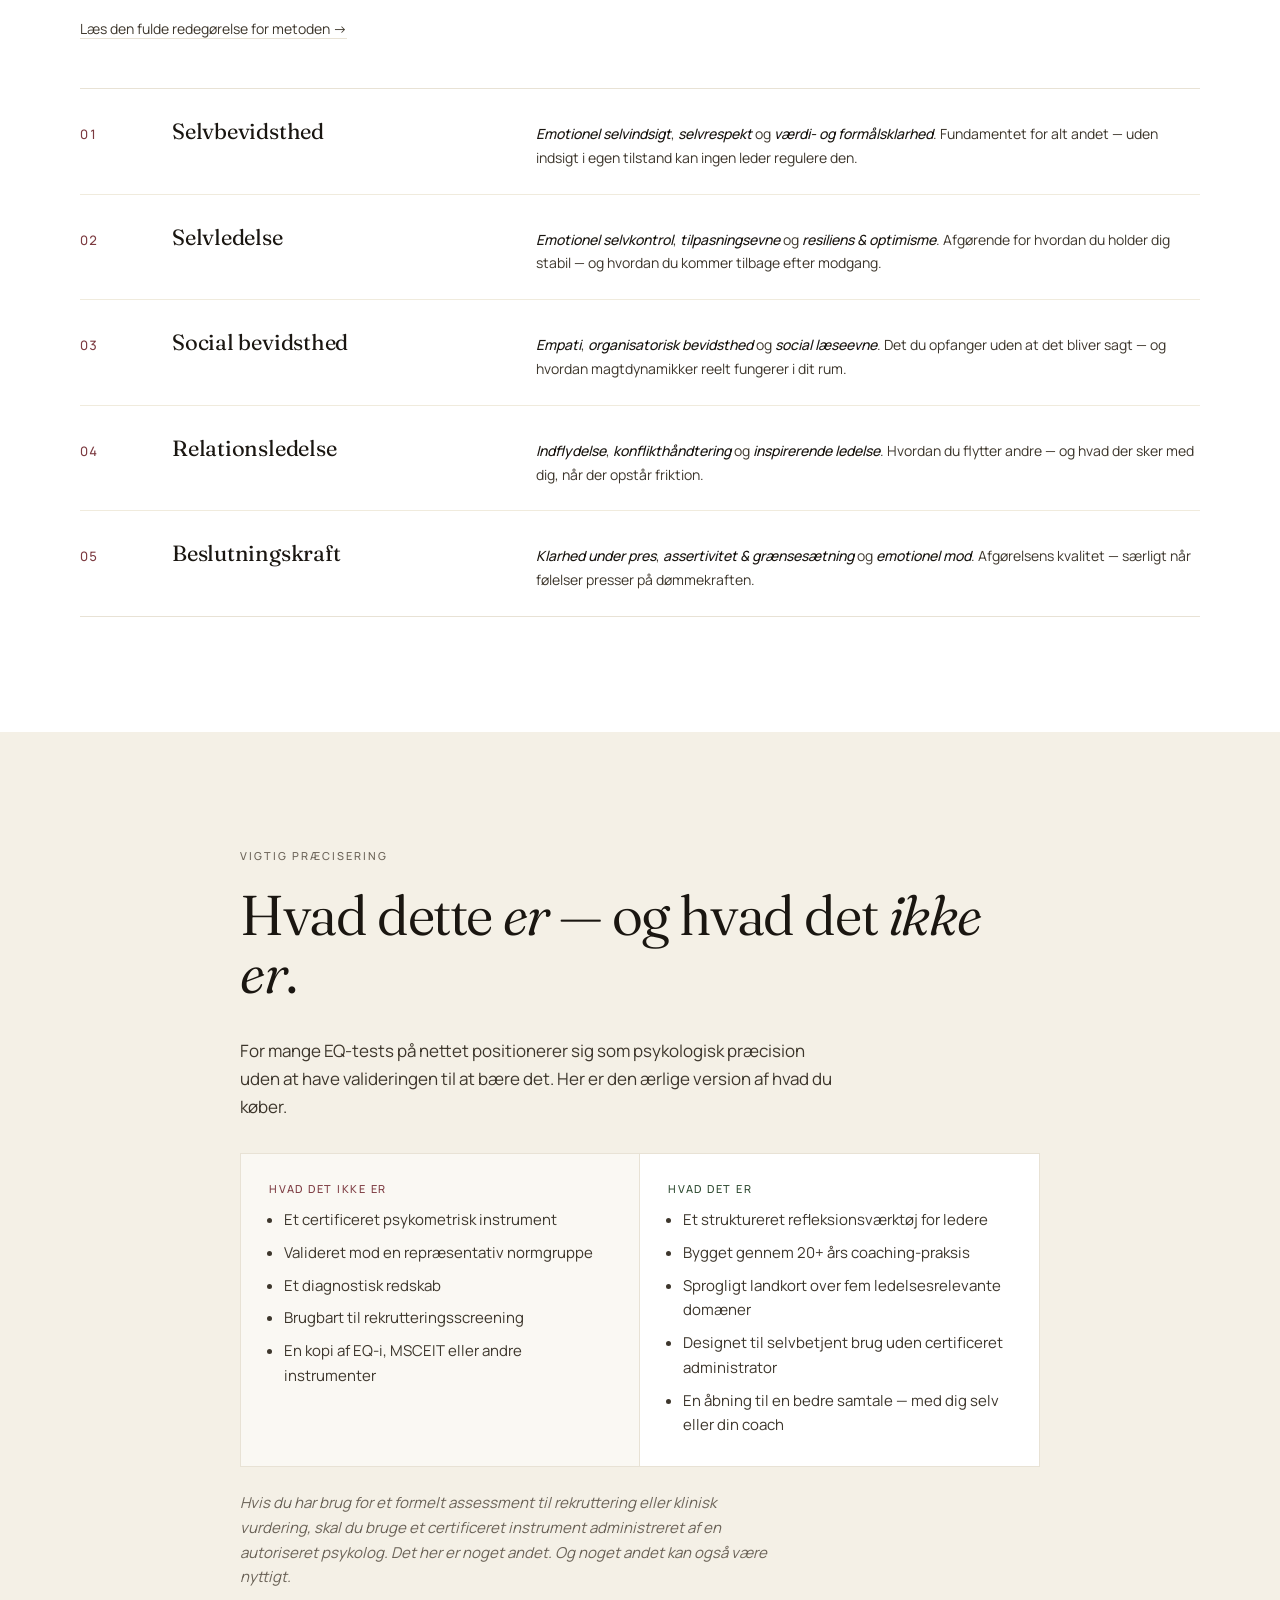
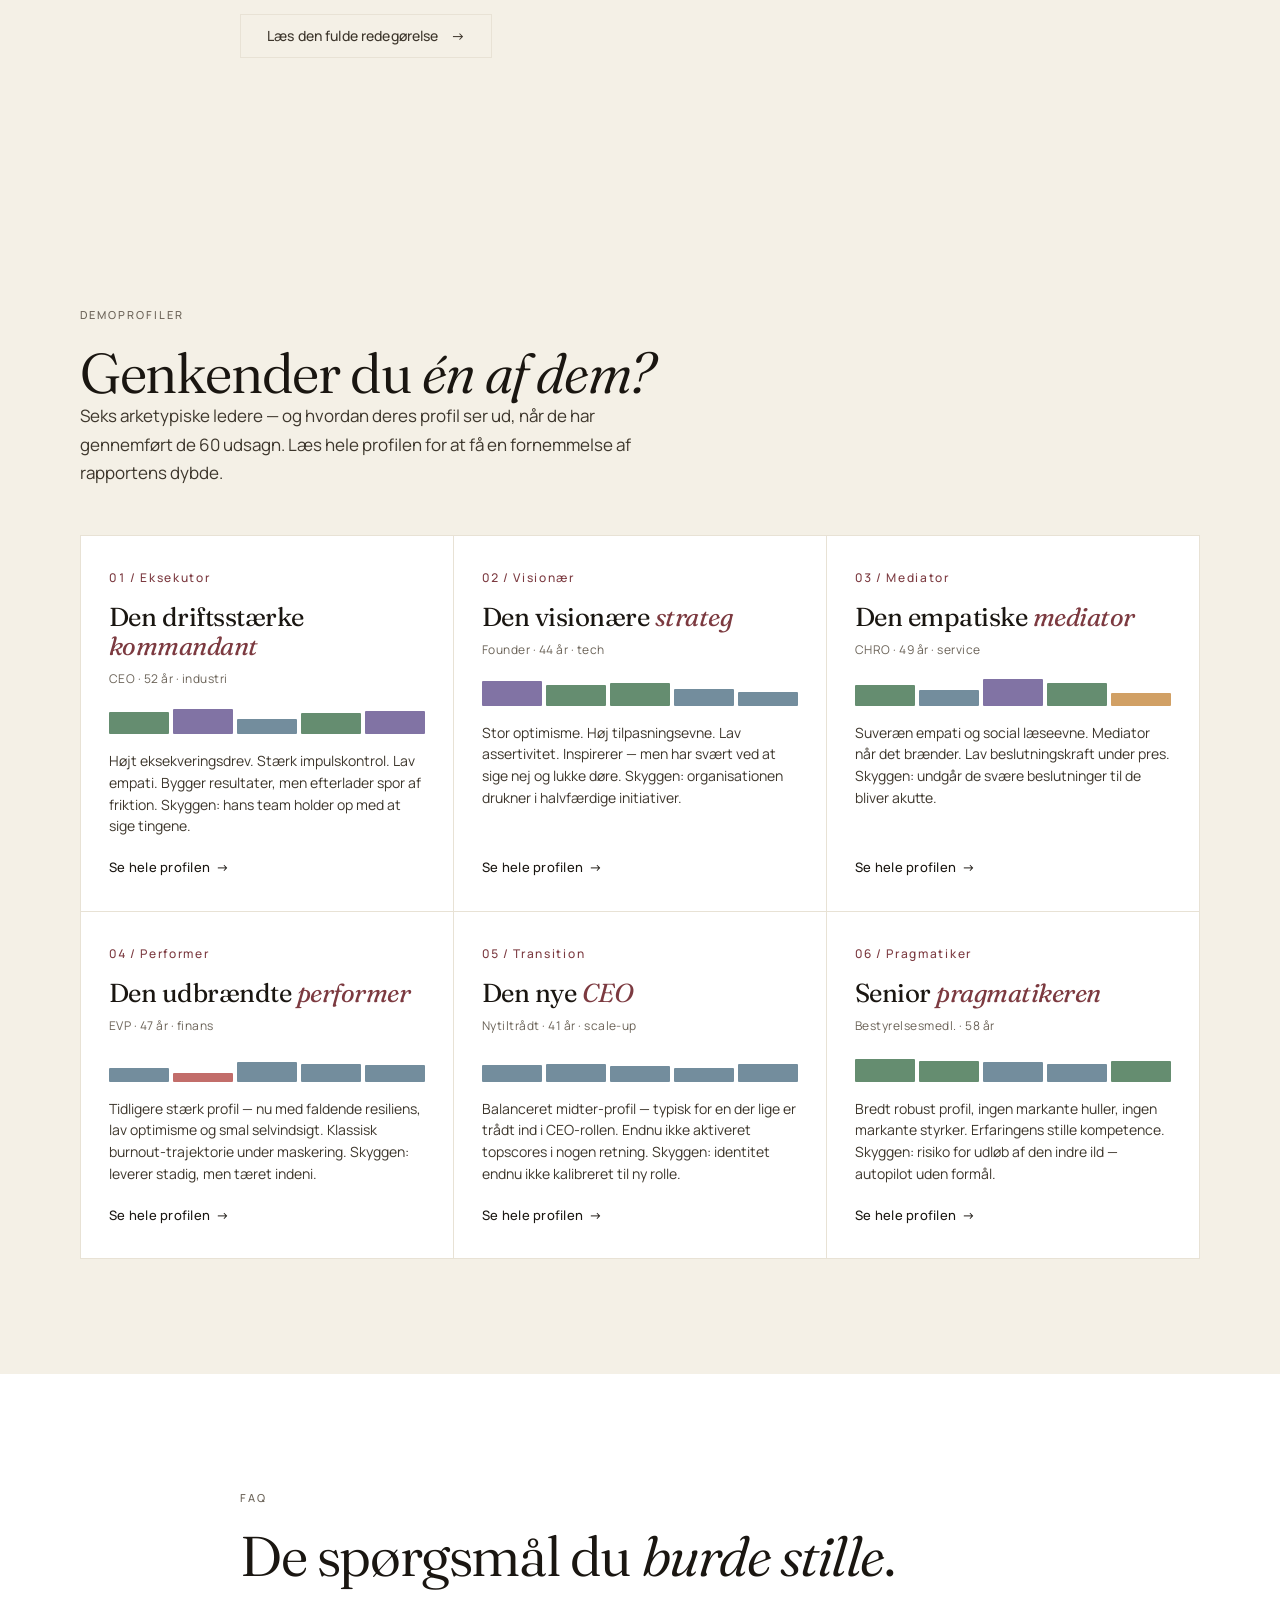
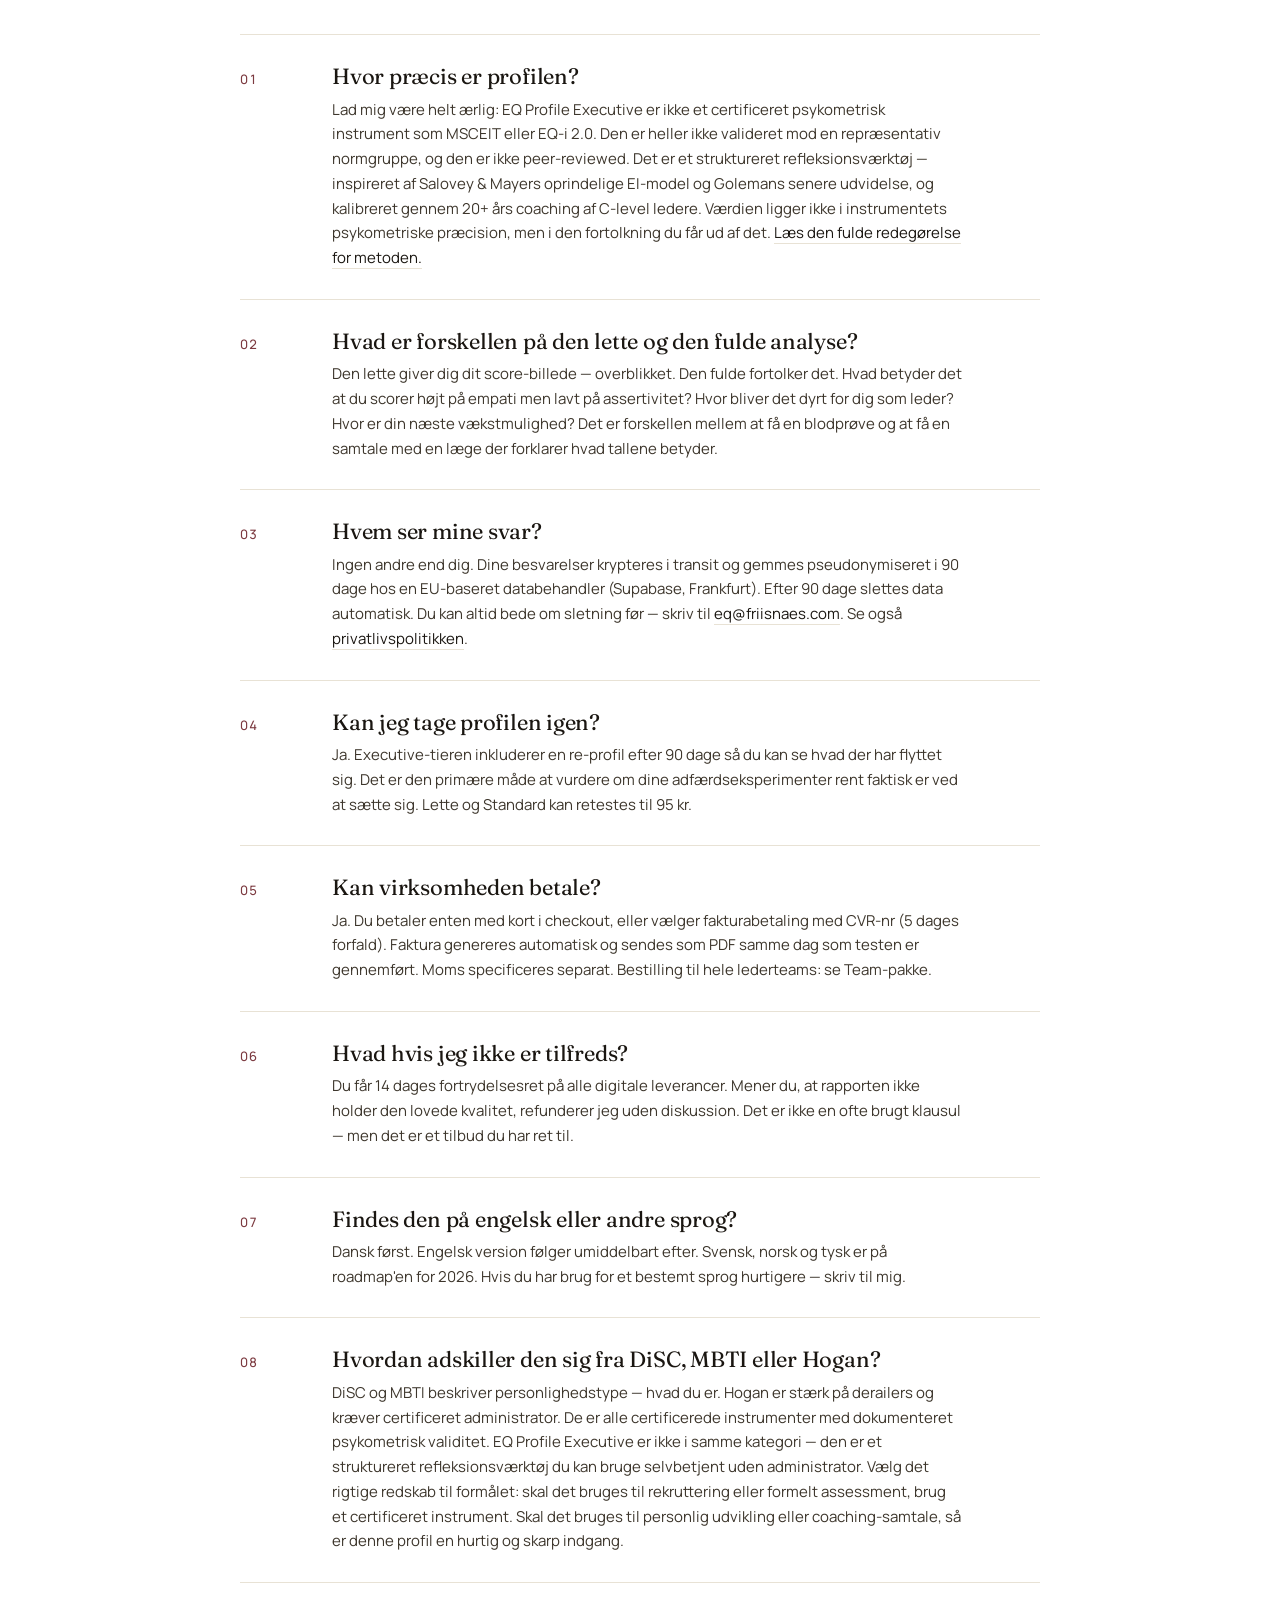
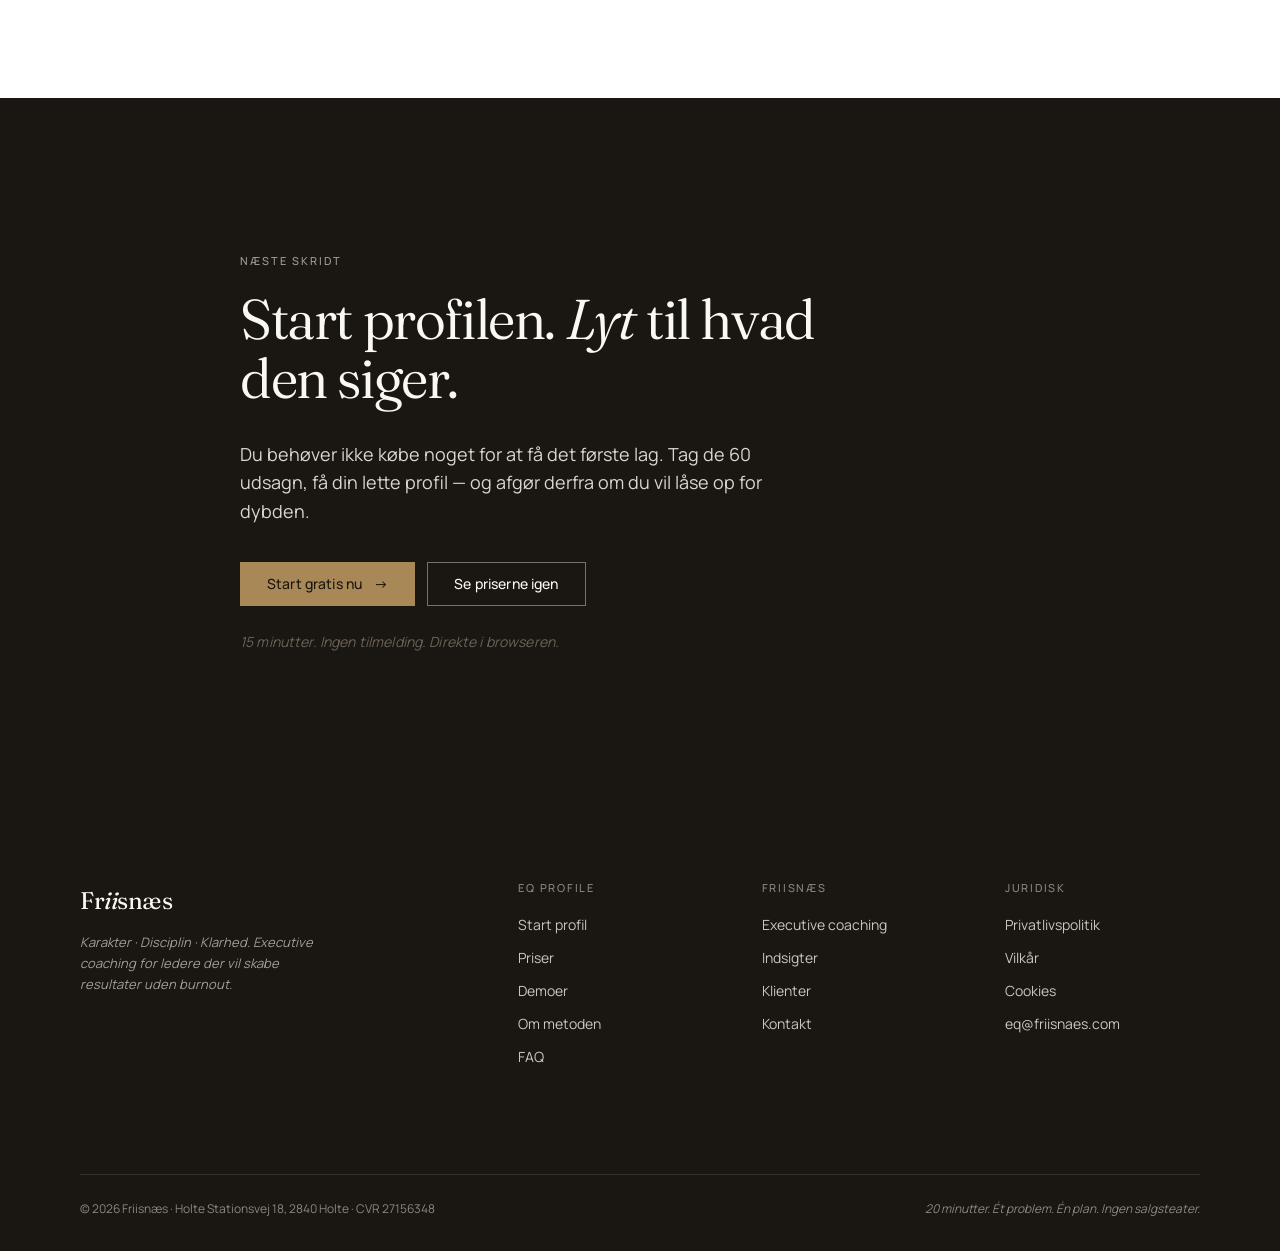
==== commit d8b89ea1: "Add files via upload" ====
--- a/index.html
+++ b/index.html
@@ -4,7 +4,7 @@
 <meta charset="UTF-8" />
 <meta name="viewport" content="width=device-width, initial-scale=1.0" />
 <title>EQ Profile Executive | Friisnæs — emotionel intelligens med eksekutiv dybde</title>
-<meta name="description" content="Mål din emotionelle intelligens på 15 minutter. 60 spørgsmål bygget på EQ-i 2.0, ESCI/Goleman og MSCEIT. Eksekutiv coachrapport der rammer det, kolleger ikke siger højt." />
+<meta name="description" content="Struktureret EQ-profil for ledere — 60 spørgsmål, 15 minutter. Bygget gennem 20+ års coaching af C-level ledere. Eksekutiv coachrapport der rammer det, kolleger ikke siger højt." />
 <meta name="author" content="Thomas Friisnæs" />
 <meta name="robots" content="index, follow, max-image-preview:large" />
 <link rel="canonical" href="https://friisnaes.com/eq-profile/" />
@@ -12,7 +12,7 @@
 <!-- Open Graph -->
 <meta property="og:type" content="website" />
 <meta property="og:title" content="EQ Profile Executive | Friisnæs" />
-<meta property="og:description" content="60 spørgsmål bygget på EQ-i 2.0, ESCI/Goleman og MSCEIT — efterfulgt af en eksekutiv coachrapport." />
+<meta property="og:description" content="60 spørgsmål, 15 minutter, fem domæner — efterfulgt af en eksekutiv coachrapport bygget på 20+ års coaching-praksis." />
 <meta property="og:url" content="https://friisnaes.com/eq-profile/" />
 <meta property="og:locale" content="da_DK" />
 <meta property="og:site_name" content="Friisnæs" />
@@ -20,7 +20,7 @@
 <!-- Twitter -->
 <meta name="twitter:card" content="summary_large_image" />
 <meta name="twitter:title" content="EQ Profile Executive | Friisnæs" />
-<meta name="twitter:description" content="Mål din EQ. Forstå dit lederskab. På 15 minutter." />
+<meta name="twitter:description" content="Få sprog på din lederprofil. På 15 minutter." />
 
 <!-- Schema.org -->
 <script type="application/ld+json">
@@ -28,7 +28,7 @@
   "@context": "https://schema.org",
   "@type": "Product",
   "name": "EQ Profile Executive",
-  "description": "Emotionel intelligens-personprofilering for ledere bygget på EQ-i 2.0, ESCI/Goleman og MSCEIT. 60 spørgsmål, 5 domæner, 15 facetter, eksklusiv coachrapport. Alle priser ex. moms.",
+  "description": "Struktureret refleksionsværktøj for ledere. Fem domæner, femten facetter, 60 udsagn. Inspireret af Salovey & Mayers EI-model og Golemans senere udvidelse, kalibreret gennem 20+ års coaching-praksis. Alle priser ex. moms.",
   "brand": { "@type": "Brand", "name": "Friisnæs" },
   "offers": [
     { "@type": "Offer", "name": "Lette profilanalyse", "price": "0", "priceCurrency": "DKK" },
@@ -1068,8 +1068,8 @@
       <a href="#hvordan">Sådan virker det</a>
       <a href="#priser">Priser</a>
       <a href="#demoer">Demoer</a>
-      <a href="#faq">FAQ</a>
-      <a href="test.html" class="nav-cta">Start testen</a>
+      <a href="methodology.html">Om metoden</a>
+      <a href="test.html" class="nav-cta">Start profil</a>
     </div>
   </div>
 </nav>
@@ -1079,9 +1079,9 @@
   <div class="wrap">
     <div class="hero-eyebrow">EQ Executive Profile</div>
     <h1>Din EQ. Dit <em>blinde punkt</em>. Dit næste træk.</h1>
-    <p class="hero-lede">En 60-spørgsmåls personprofilering bygget på de stærkeste evidensbaserede modeller — efterfulgt af en eksklusiv coachrapport der rammer det, dine ledere, kolleger eller venner ikke siger højt.</p>
+    <p class="hero-lede">En struktureret profil for ledere — fem domæner, 60 udsagn, 15 minutter. Efterfulgt af en eksekutiv coachrapport der oversætter dit mønster til ledelsesimplikationer.</p>
     <div class="hero-actions">
-      <a href="test.html" class="btn btn-primary btn-arrow">Tag testen — gratis startanalyse</a>
+      <a href="test.html" class="btn btn-primary btn-arrow">Start profil — den lette analyse er gratis</a>
       <a href="#demoer" class="btn btn-ghost">Se demoprofiler</a>
     </div>
     <p class="hero-tagline">15 minutter. 60 spørgsmål. 5 domæner. <em>Ét spejl.</em></p>
@@ -1120,12 +1120,12 @@
       <div>
         <span class="num">01</span>
         <h3>Tag de 60 spørgsmål</h3>
-        <p>5-punkts skala, 15 minutter, halvdelen af spørgsmålene er omvendt formuleret for at sikre validiteten. Du får besvarelse direkte i browseren — ingen tilmelding, ingen ventetid.</p>
+        <p>5-punkts skala, 15 minutter, halvdelen af spørgsmålene er omvendt formuleret for at modvirke systematisk respons-bias. Du får besvarelse direkte i browseren — ingen tilmelding, ingen ventetid.</p>
       </div>
       <div>
         <span class="num">02</span>
         <h3>Modtag din lette profilanalyse</h3>
-        <p>Gratis. Du får dit samlede EQ-indeks, dine 5 domænescorer og dine top 3 styrker plus 3 vækstområder. Nok til at vide om dybdeanalysen er værd at låse op.</p>
+        <p>Gratis. Du får dit samlede profil-billede, dine 5 domæneindikatorer og dine top 3 styrker plus 3 vækstområder. Nok til at vide om dybdeanalysen er værd at låse op.</p>
       </div>
       <div>
         <span class="num">03</span>
@@ -1141,7 +1141,7 @@
   <div class="wrap">
     <div class="eyebrow">Priser</div>
     <h2>Vælg din <em>dybde</em>.</h2>
-    <p style="font-size: 17px; color: var(--ink-soft); max-width: 60ch; margin-bottom: 16px;">Den samme personprofilering — fire niveauer af fortolkning. Du kan altid opgradere senere; din testbesvarelse gemmes krypteret i 90 dage.</p>
+    <p style="font-size: 17px; color: var(--ink-soft); max-width: 60ch; margin-bottom: 16px;">Samme profil — fire niveauer af fortolkning. Det er fortolkningen der gør forskellen: den lette giver dig billedet, den fulde rapport oversætter det til lederskab. Du kan altid opgradere senere; din besvarelse gemmes krypteret i 90 dage.</p>
     <p style="font-size: 13px; color: var(--muted); letter-spacing: 0.04em; margin-bottom: 48px;">Alle priser er ex. moms.</p>
 
     <div class="pricing-grid">
@@ -1154,9 +1154,9 @@
           <span class="price-cur">kr</span>
         </div>
         <ul class="pricing-features">
-          <li>60-spørgsmåls test</li>
-          <li>Samlet EQ-indeks (0–100)</li>
-          <li>5 domænescorer</li>
+          <li>De 60 udsagn — 15 minutter</li>
+          <li>Samlet profil-indeks (0–100)</li>
+          <li>5 domæneindikatorer</li>
           <li>Top 3 styrker · top 3 vækstområder</li>
           <li>1-siders profil i browser</li>
         </ul>
@@ -1166,14 +1166,14 @@
       <!-- Tier 2: Standard -->
       <div class="pricing-card">
         <div class="pricing-name">Standard</div>
-        <div class="pricing-sub">Det fulde billede</div>
+        <div class="pricing-sub">Den skriftlige observation</div>
         <div class="price">
           <span class="price-num">495</span>
           <span class="price-cur">kr</span>
         </div>
         <ul class="pricing-features">
           <li>Alt fra Lette profil</li>
-          <li>15 facetscorer detaljeret</li>
+          <li>15 facet-indikatorer detaljeret</li>
           <li>Coachrapport (~10 sider)</li>
           <li>Profilfortolkning · skyggesider</li>
           <li>5 personlige coaching-spørgsmål</li>
@@ -1186,7 +1186,7 @@
       <div class="pricing-card featured">
         <div class="pricing-tag">Mest valgt</div>
         <div class="pricing-name">Executive</div>
-        <div class="pricing-sub">Til ledere med ansvar</div>
+        <div class="pricing-sub">Den fulde gennemgang i skriftlig form</div>
         <div class="price">
           <span class="price-num">1.495</span>
           <span class="price-cur">kr</span>
@@ -1205,7 +1205,7 @@
       <!-- Tier 4: Sparring -->
       <div class="pricing-card">
         <div class="pricing-name">Executive + Sparring</div>
-        <div class="pricing-sub">Med Thomas selv</div>
+        <div class="pricing-sub">30 minutter med Thomas</div>
         <div class="price">
           <span class="price-num">4.995</span>
           <span class="price-cur">kr</span>
@@ -1228,12 +1228,13 @@
   </div>
 </section>
 
-<!-- The Science -->
+<!-- The Method -->
 <section class="section-pure">
   <div class="wrap">
-    <div class="eyebrow">Det vi måler</div>
+    <div class="eyebrow">Det profilen kortlægger</div>
     <h2>Fem domæner. <em>Femten facetter.</em></h2>
-    <p style="font-size: 17px; color: var(--ink-soft); max-width: 60ch; margin-bottom: 48px;">Bygget på de tre stærkeste evidensbaserede instrumenter inden for emotionel intelligens — EQ-i 2.0 (Bar-On), ESCI (Goleman/Boyatzis) og MSCEIT (Mayer-Salovey-Caruso). Ikke en kopi. En syntese tunet til lederskabskontekst.</p>
+    <p style="font-size: 17px; color: var(--ink-soft); max-width: 60ch; margin-bottom: 16px;">Inspireret af Salovey &amp; Mayers oprindelige model for emotionel intelligens (1990) og Daniel Golemans senere udvidelse til lederskabskontekst. Den femte domæne — <em>beslutningskraft</em> — er tilføjet ud fra 15.000+ coaching-sessioner med danske topledere, hvor det blev tydeligt at klarhed under emotionelt pres er en selvstændig kompetence.</p>
+    <p style="font-size: 14px; color: var(--muted); max-width: 60ch; margin-bottom: 48px;"><a href="methodology.html" style="color: var(--ink-soft);">Læs den fulde redegørelse for metoden →</a></p>
 
     <div class="domain-table">
       <div class="domain-row">
@@ -1265,16 +1266,52 @@
   </div>
 </section>
 
+<!-- Transparency section: what this is & is NOT -->
+<section class="section-alt">
+  <div class="wrap-narrow">
+    <div class="eyebrow">Vigtig præcisering</div>
+    <h2 style="margin-bottom: 0.6em;">Hvad dette <em>er</em> — og hvad det <em>ikke er</em>.</h2>
+    <p style="font-size: 17px; color: var(--ink-soft); max-width: 60ch; margin-bottom: 32px;">For mange EQ-tests på nettet positionerer sig som psykologisk præcision uden at have valideringen til at bære det. Her er den ærlige version af hvad du køber.</p>
+
+    <div style="display: grid; grid-template-columns: 1fr 1fr; gap: 0; border: 1px solid var(--line); margin-bottom: 24px;">
+      <div style="padding: 28px; background: var(--bg); border-right: 1px solid var(--line);">
+        <h4 style="font-family: var(--sans); font-size: 11px; letter-spacing: 0.16em; text-transform: uppercase; color: var(--oxblood); margin-bottom: 12px;">Hvad det IKKE er</h4>
+        <ul style="padding-left: 1em; margin: 0; font-size: 15px; color: var(--ink-soft);">
+          <li style="margin-bottom: 8px;">Et certificeret psykometrisk instrument</li>
+          <li style="margin-bottom: 8px;">Valideret mod en repræsentativ normgruppe</li>
+          <li style="margin-bottom: 8px;">Et diagnostisk redskab</li>
+          <li style="margin-bottom: 8px;">Brugbart til rekrutteringsscreening</li>
+          <li style="margin-bottom: 0;">En kopi af EQ-i, MSCEIT eller andre instrumenter</li>
+        </ul>
+      </div>
+      <div style="padding: 28px; background: var(--bg-pure);">
+        <h4 style="font-family: var(--sans); font-size: 11px; letter-spacing: 0.16em; text-transform: uppercase; color: var(--forest); margin-bottom: 12px;">Hvad det ER</h4>
+        <ul style="padding-left: 1em; margin: 0; font-size: 15px; color: var(--ink-soft);">
+          <li style="margin-bottom: 8px;">Et struktureret refleksionsværktøj for ledere</li>
+          <li style="margin-bottom: 8px;">Bygget gennem 20+ års coaching-praksis</li>
+          <li style="margin-bottom: 8px;">Sprogligt landkort over fem ledelsesrelevante domæner</li>
+          <li style="margin-bottom: 8px;">Designet til selvbetjent brug uden certificeret administrator</li>
+          <li style="margin-bottom: 0;">En åbning til en bedre samtale — med dig selv eller din coach</li>
+        </ul>
+      </div>
+    </div>
+
+    <p style="font-size: 15px; color: var(--muted); font-style: italic; max-width: 60ch;">Hvis du har brug for et formelt assessment til rekruttering eller klinisk vurdering, skal du bruge et certificeret instrument administreret af en autoriseret psykolog. Det her er noget andet. Og noget andet kan også være nyttigt.</p>
+
+    <p style="margin-top: 24px;"><a href="methodology.html" class="btn btn-ghost btn-arrow">Læs den fulde redegørelse</a></p>
+  </div>
+</section>
+
 <!-- Demo profiles -->
 <section id="demoer" class="section-alt">
   <div class="wrap">
     <div class="eyebrow">Demoprofiler</div>
     <h2>Genkender du <em>én af dem?</em></h2>
-    <p style="font-size: 17px; color: var(--ink-soft); max-width: 60ch; margin-bottom: 48px;">Seks arketypiske ledere — og hvordan rapporten ser ud, når de har taget testen. Læs hele profilen for at få en fornemmelse af dybden.</p>
+    <p style="font-size: 17px; color: var(--ink-soft); max-width: 60ch; margin-bottom: 48px;">Seks arketypiske ledere — og hvordan deres profil ser ud, når de har gennemført de 60 udsagn. Læs hele profilen for at få en fornemmelse af rapportens dybde.</p>
 
     <div class="demo-grid">
 
-      <a href="demos/strateg.html" class="demo-card">
+      <a href="strateg.html" class="demo-card">
         <div class="demo-num">01 / Eksekutor</div>
         <div class="demo-name">Den driftsstærke <em>kommandant</em></div>
         <div class="demo-tag">CEO · 52 år · industri</div>
@@ -1289,7 +1326,7 @@
         <span class="demo-cta">Se hele profilen</span>
       </a>
 
-      <a href="demos/visionar.html" class="demo-card">
+      <a href="visionar.html" class="demo-card">
         <div class="demo-num">02 / Visionær</div>
         <div class="demo-name">Den visionære <em>strateg</em></div>
         <div class="demo-tag">Founder · 44 år · tech</div>
@@ -1304,7 +1341,7 @@
         <span class="demo-cta">Se hele profilen</span>
       </a>
 
-      <a href="demos/empath.html" class="demo-card">
+      <a href="empath.html" class="demo-card">
         <div class="demo-num">03 / Mediator</div>
         <div class="demo-name">Den empatiske <em>mediator</em></div>
         <div class="demo-tag">CHRO · 49 år · service</div>
@@ -1319,7 +1356,7 @@
         <span class="demo-cta">Se hele profilen</span>
       </a>
 
-      <a href="demos/performer.html" class="demo-card">
+      <a href="performer.html" class="demo-card">
         <div class="demo-num">04 / Performer</div>
         <div class="demo-name">Den udbrændte <em>performer</em></div>
         <div class="demo-tag">EVP · 47 år · finans</div>
@@ -1334,7 +1371,7 @@
         <span class="demo-cta">Se hele profilen</span>
       </a>
 
-      <a href="demos/ny-ceo.html" class="demo-card">
+      <a href="ny-ceo.html" class="demo-card">
         <div class="demo-num">05 / Transition</div>
         <div class="demo-name">Den nye <em>CEO</em></div>
         <div class="demo-tag">Nytiltrådt · 41 år · scale-up</div>
@@ -1349,7 +1386,7 @@
         <span class="demo-cta">Se hele profilen</span>
       </a>
 
-      <a href="demos/pragmatiker.html" class="demo-card">
+      <a href="pragmatiker.html" class="demo-card">
         <div class="demo-num">06 / Pragmatiker</div>
         <div class="demo-name">Senior <em>pragmatikeren</em></div>
         <div class="demo-tag">Bestyrelsesmedl. · 58 år</div>
@@ -1379,8 +1416,8 @@
       <div class="faq-item">
         <span class="num">01</span>
         <div>
-          <h3 class="faq-q">Hvor præcis er testen?</h3>
-          <p class="faq-a">EQ Profile Executive er bygget på de validerede items fra EQ-i 2.0, ESCI/Goleman og MSCEIT. Med 4 items per facet og halvdelen reverse-scored opnår vi solid intern reliabilitet — på niveau med andre coaching-grade instrumenter. Det er ikke en certificeret psykometrisk test, men et coaching-værktøj kalibreret til ledelseskontekst.</p>
+          <h3 class="faq-q">Hvor præcis er profilen?</h3>
+          <p class="faq-a">Lad mig være helt ærlig: EQ Profile Executive er ikke et certificeret psykometrisk instrument som MSCEIT eller EQ-i 2.0. Den er heller ikke valideret mod en repræsentativ normgruppe, og den er ikke peer-reviewed. Det er et struktureret refleksionsværktøj — inspireret af Salovey &amp; Mayers oprindelige EI-model og Golemans senere udvidelse, og kalibreret gennem 20+ års coaching af C-level ledere. Værdien ligger ikke i instrumentets psykometriske præcision, men i den fortolkning du får ud af det. <a href="methodology.html">Læs den fulde redegørelse for metoden.</a></p>
         </div>
       </div>
 
@@ -1403,8 +1440,8 @@
       <div class="faq-item">
         <span class="num">04</span>
         <div>
-          <h3 class="faq-q">Kan jeg bruge testen igen?</h3>
-          <p class="faq-a">Ja. Executive-tieren inkluderer en re-test efter 90 dage så du kan måle udviklingen mellem målinger. Det er den primære måde at vurdere om dine adfærdseksperimenter rent faktisk virker. Lette og Standard kan retestes til 95 kr.</p>
+          <h3 class="faq-q">Kan jeg tage profilen igen?</h3>
+          <p class="faq-a">Ja. Executive-tieren inkluderer en re-profil efter 90 dage så du kan se hvad der har flyttet sig. Det er den primære måde at vurdere om dine adfærdseksperimenter rent faktisk er ved at sætte sig. Lette og Standard kan retestes til 95 kr.</p>
         </div>
       </div>
 
@@ -1436,7 +1473,7 @@
         <span class="num">08</span>
         <div>
           <h3 class="faq-q">Hvordan adskiller den sig fra DiSC, MBTI eller Hogan?</h3>
-          <p class="faq-a">DiSC og MBTI måler personlighedstype — hvad du er. EQ Profile Executive måler emotionel kompetence — hvordan du fungerer i pressede situationer. Forskellen er afgørende: type ændrer sig sjældent, kompetence kan trænes. Hogan er stærk på derailers, men kræver certificeret administrator. EQ Profile er bygget til at fungere selvbetjent — uden at miste dybden.</p>
+          <p class="faq-a">DiSC og MBTI beskriver personlighedstype — hvad du er. Hogan er stærk på derailers og kræver certificeret administrator. De er alle certificerede instrumenter med dokumenteret psykometrisk validitet. EQ Profile Executive er ikke i samme kategori — den er et struktureret refleksionsværktøj du kan bruge selvbetjent uden administrator. Vælg det rigtige redskab til formålet: skal det bruges til rekruttering eller formelt assessment, brug et certificeret instrument. Skal det bruges til personlig udvikling eller coaching-samtale, så er denne profil en hurtig og skarp indgang.</p>
         </div>
       </div>
 
@@ -1448,9 +1485,9 @@
 <section class="section-deep closing">
   <div class="wrap-narrow">
     <div class="eyebrow">Næste skridt</div>
-    <h2>Tag testen. <em>Lyt</em> til hvad den siger.</h2>
+    <h2>Start profilen. <em>Lyt</em> til hvad den siger.</h2>
     <p style="font-size: 18px; line-height: 1.6; color: rgba(250,248,243,0.85); max-width: 50ch;">
-      Du behøver ikke købe noget for at få det første lag. Tag de 60 spørgsmål, få din lette profil — og afgør derfra om du vil låse op for dybden.
+      Du behøver ikke købe noget for at få det første lag. Tag de 60 udsagn, få din lette profil — og afgør derfra om du vil låse op for dybden.
     </p>
     <div style="margin-top: 36px; display: flex; gap: 12px; flex-wrap: wrap;">
       <a href="test.html" class="btn btn-primary btn-arrow" style="background: var(--gold); border-color: var(--gold); color: var(--bg-deep);">Start gratis nu</a>
@@ -1470,9 +1507,10 @@
     <div>
       <h4>EQ Profile</h4>
       <ul>
-        <li><a href="test.html">Tag testen</a></li>
+        <li><a href="test.html">Start profil</a></li>
         <li><a href="#priser">Priser</a></li>
         <li><a href="#demoer">Demoer</a></li>
+        <li><a href="methodology.html">Om metoden</a></li>
         <li><a href="#faq">FAQ</a></li>
       </ul>
     </div>
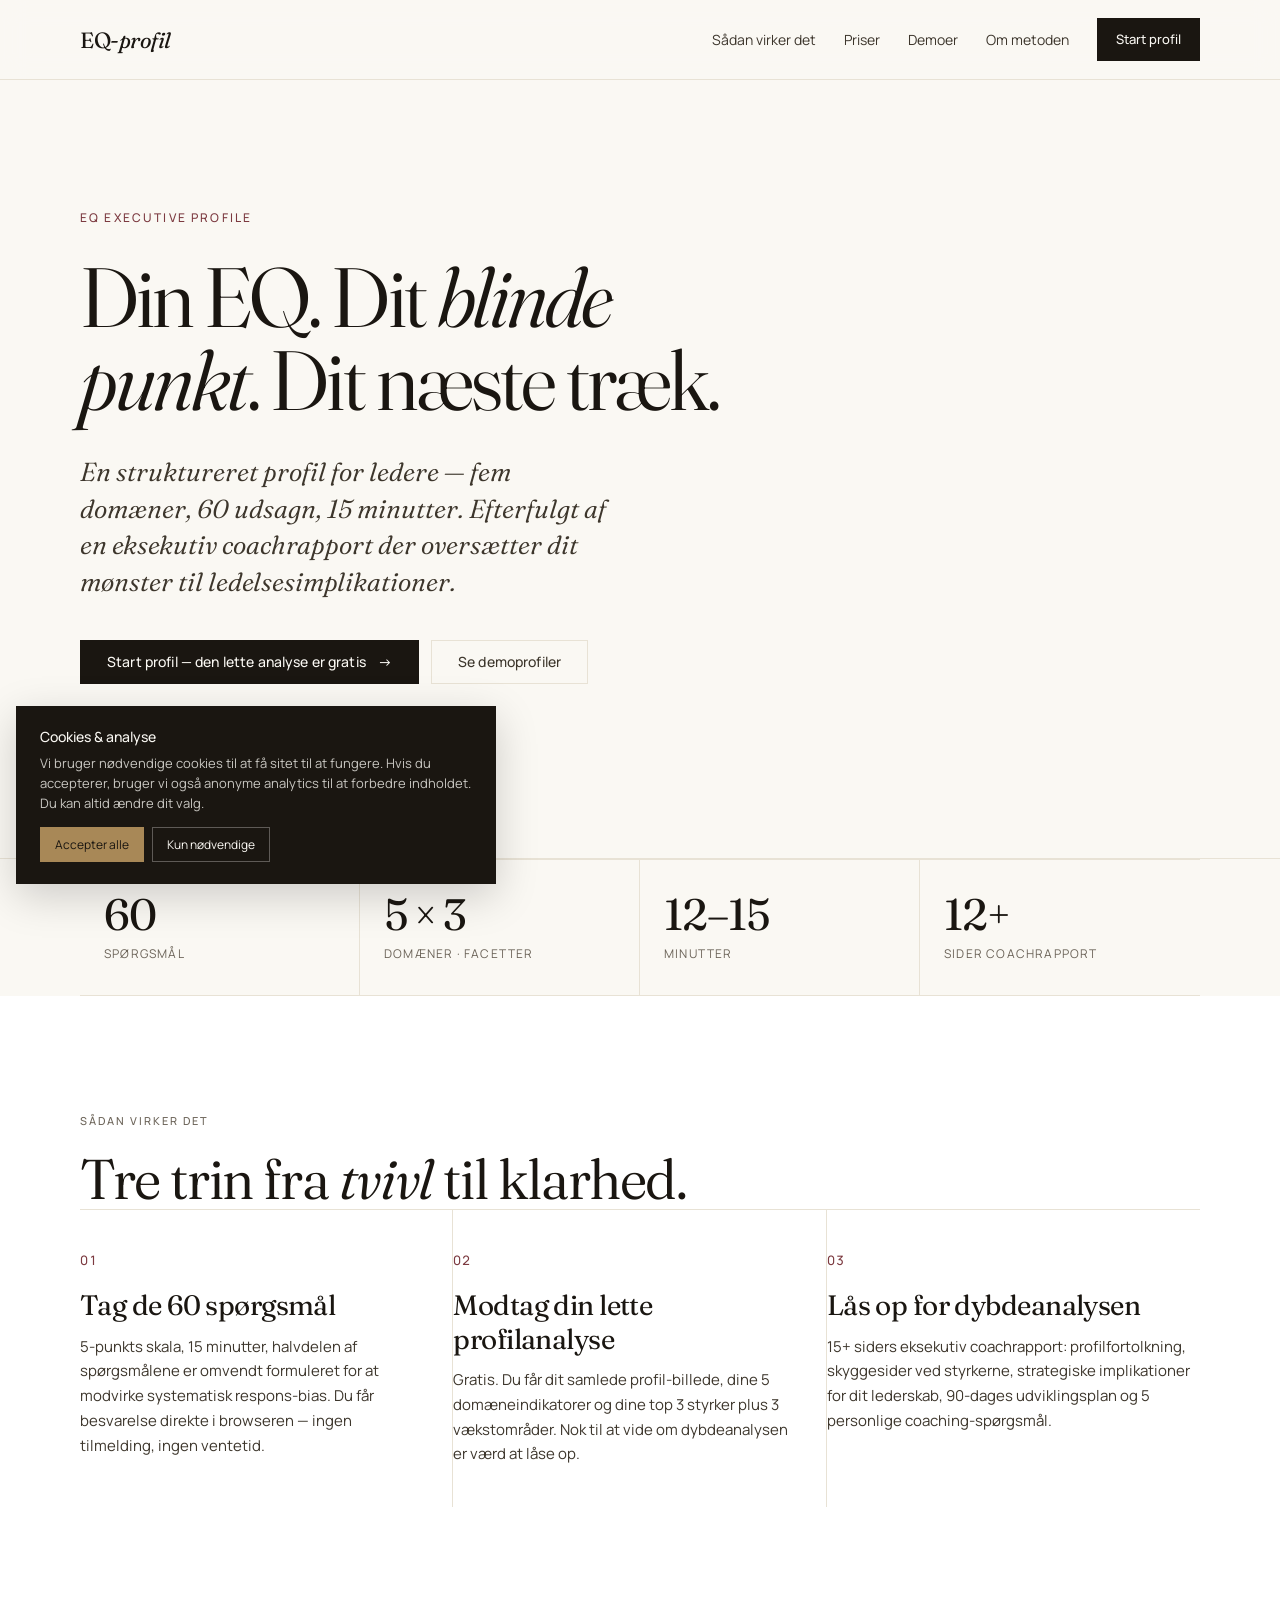
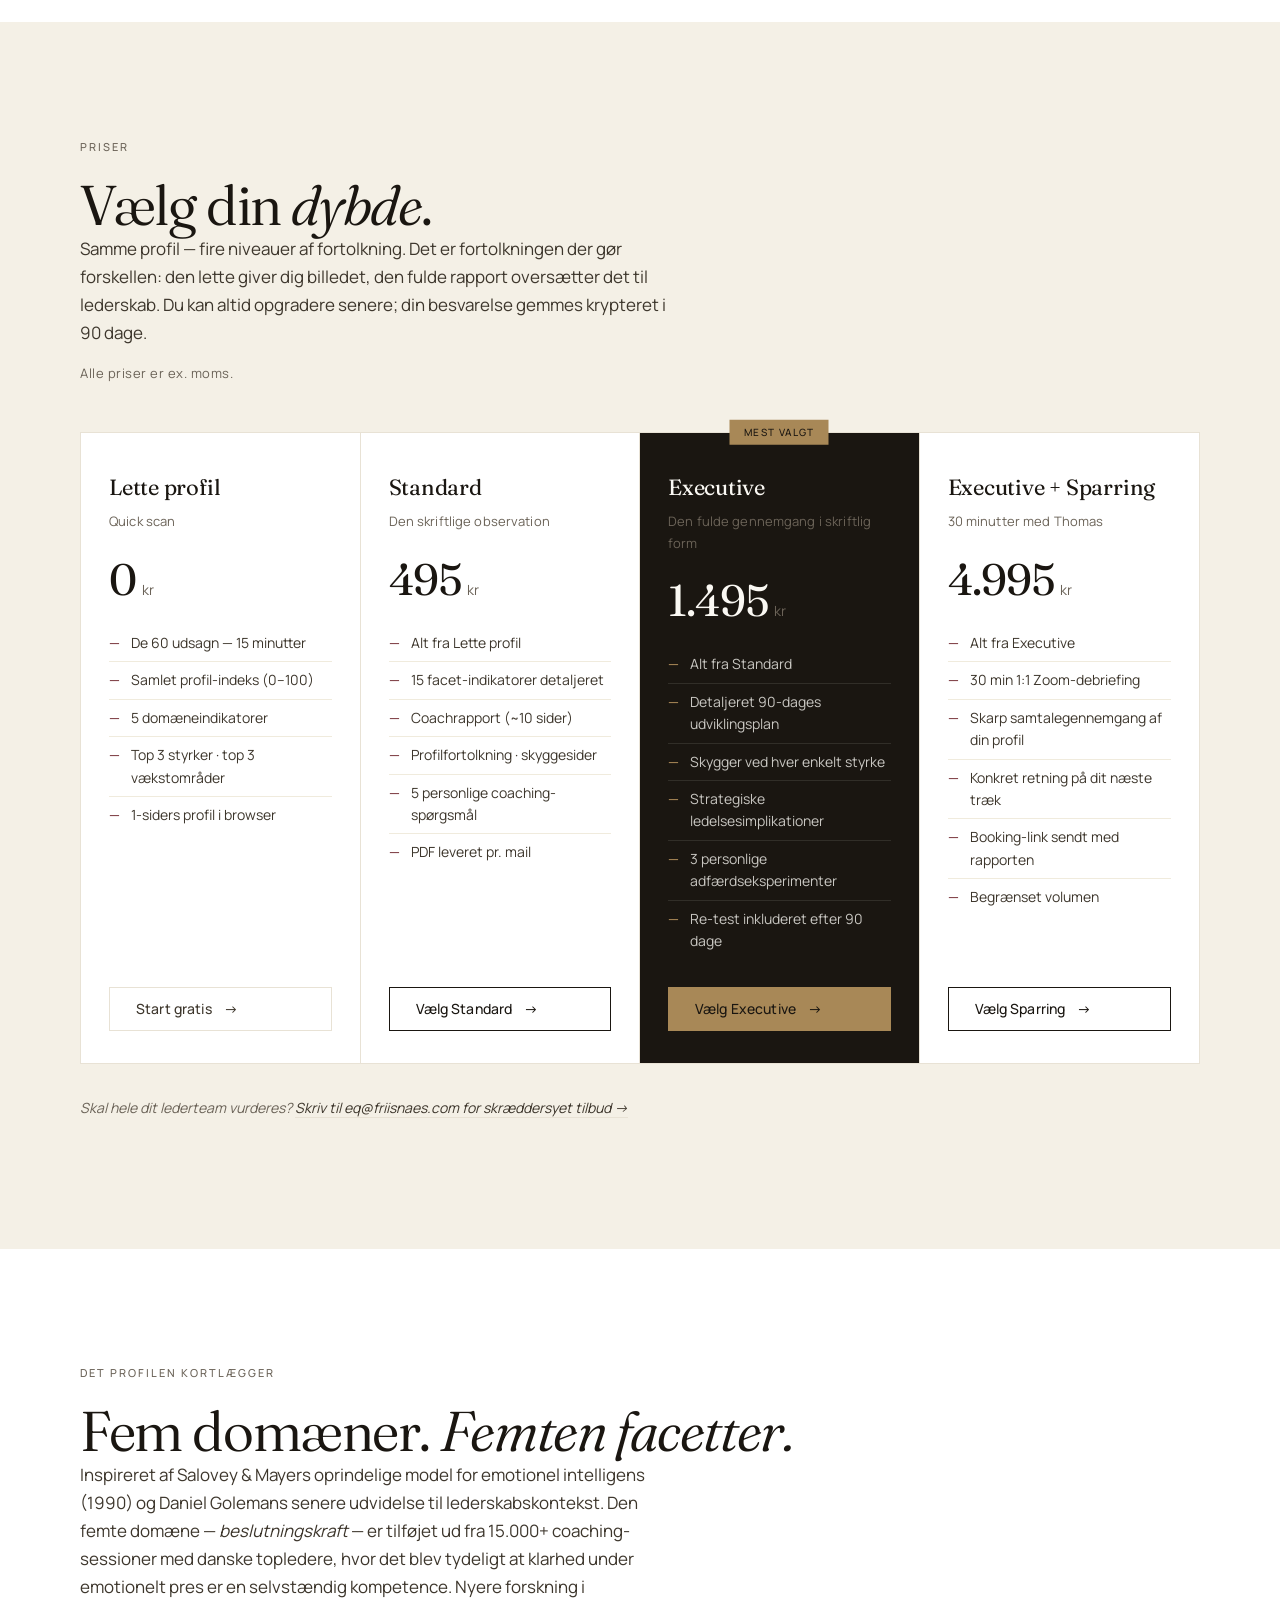
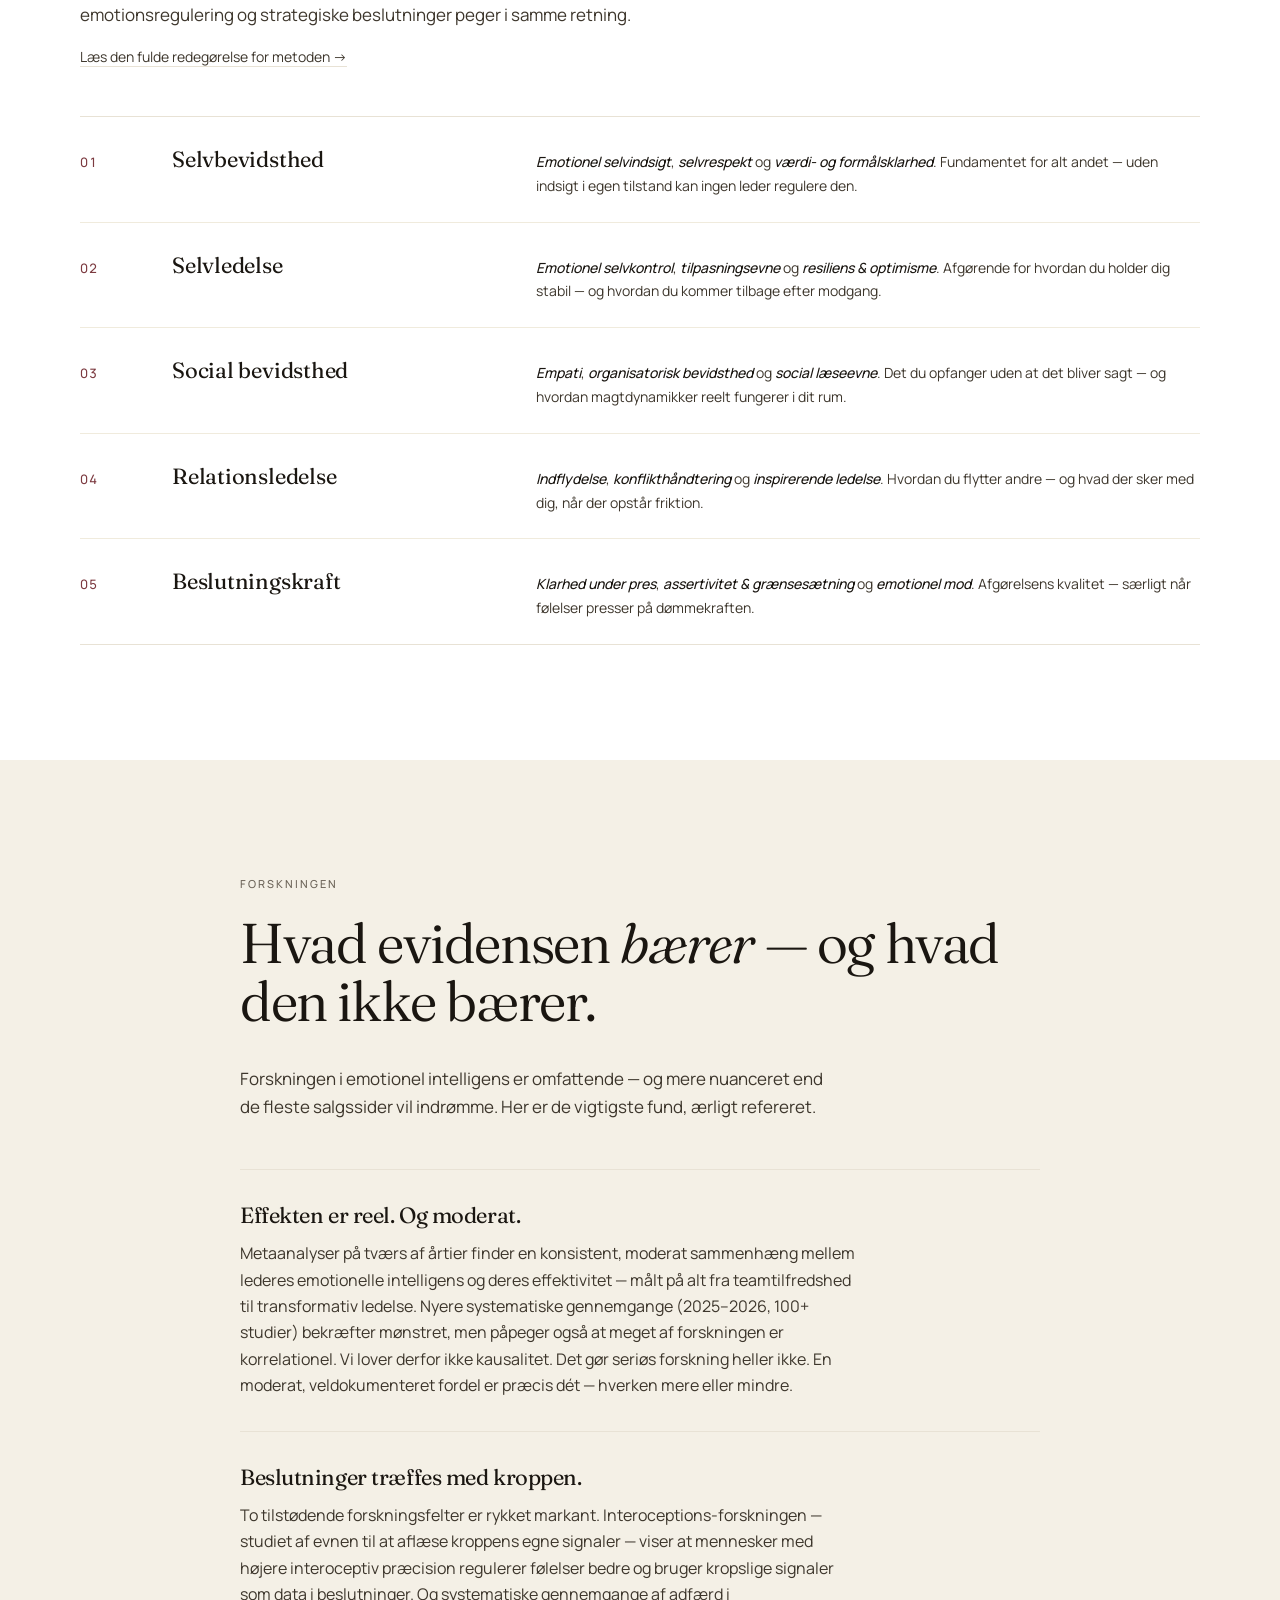
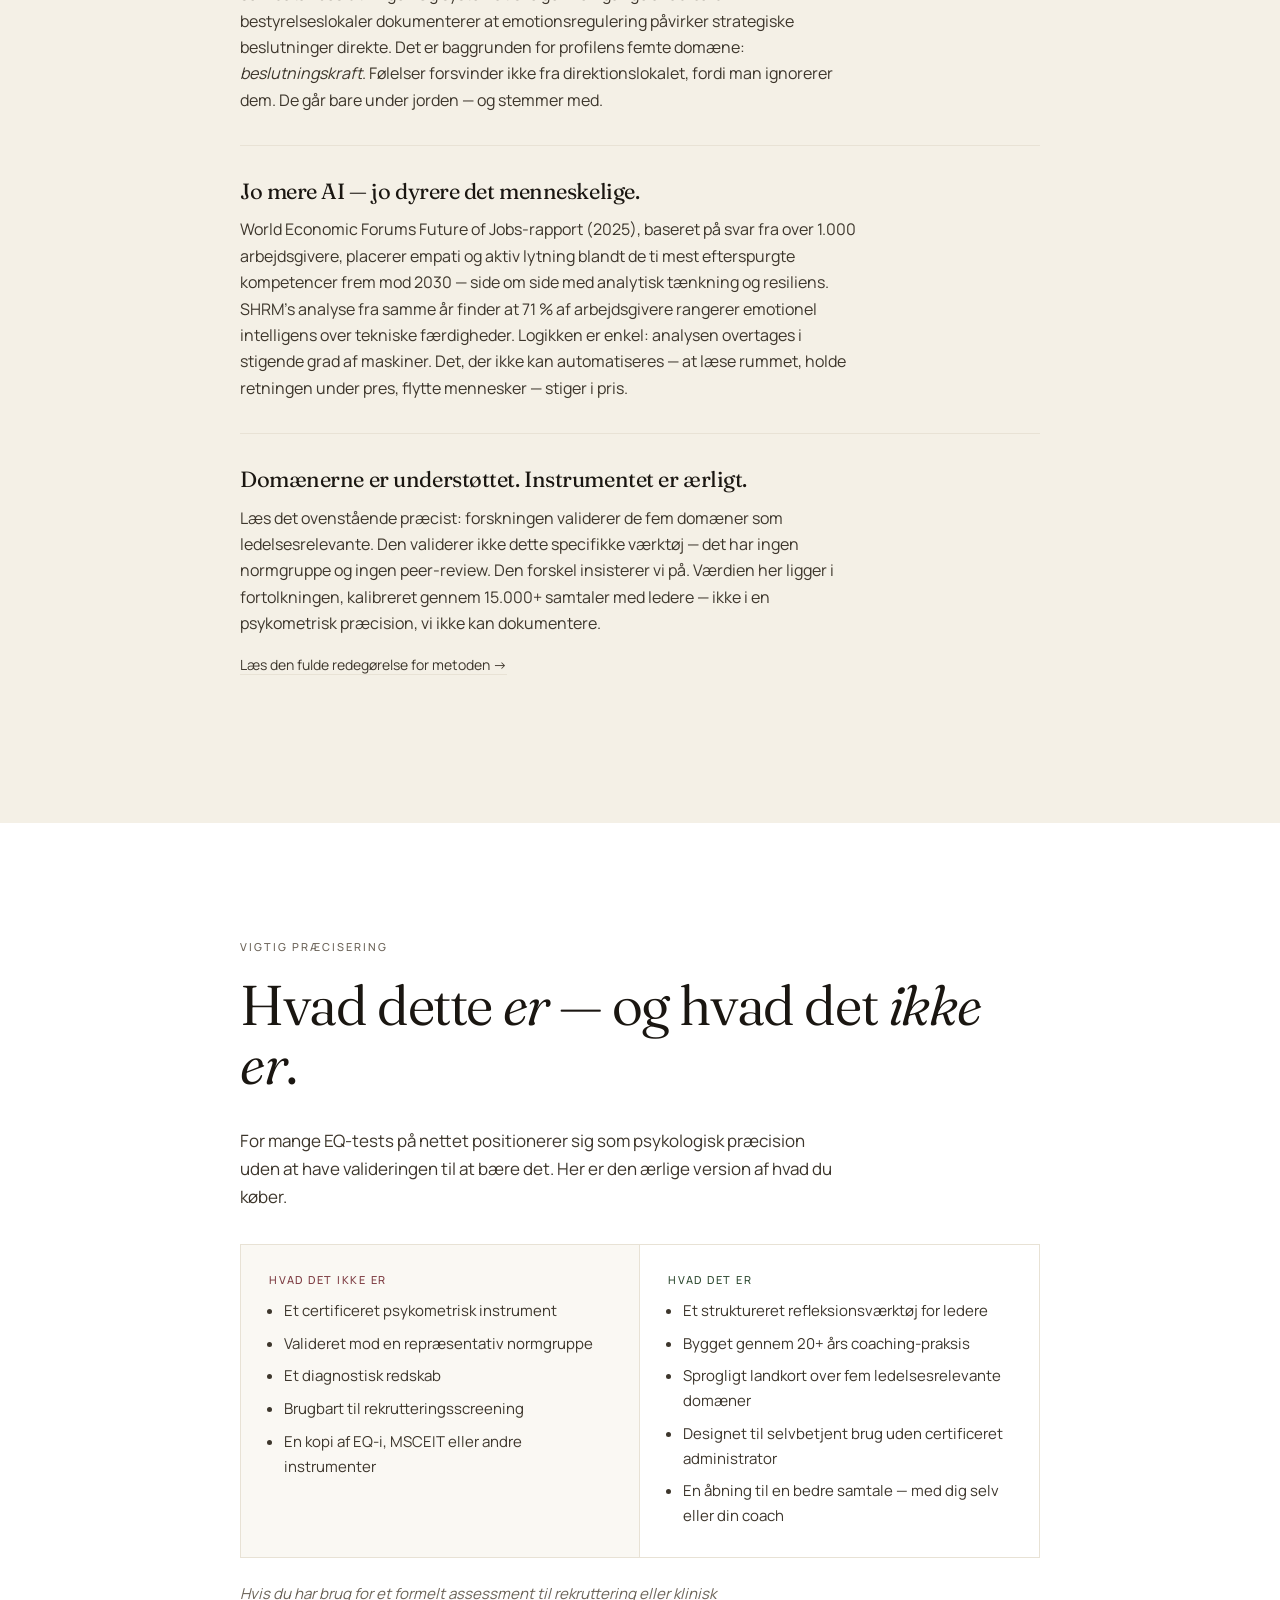
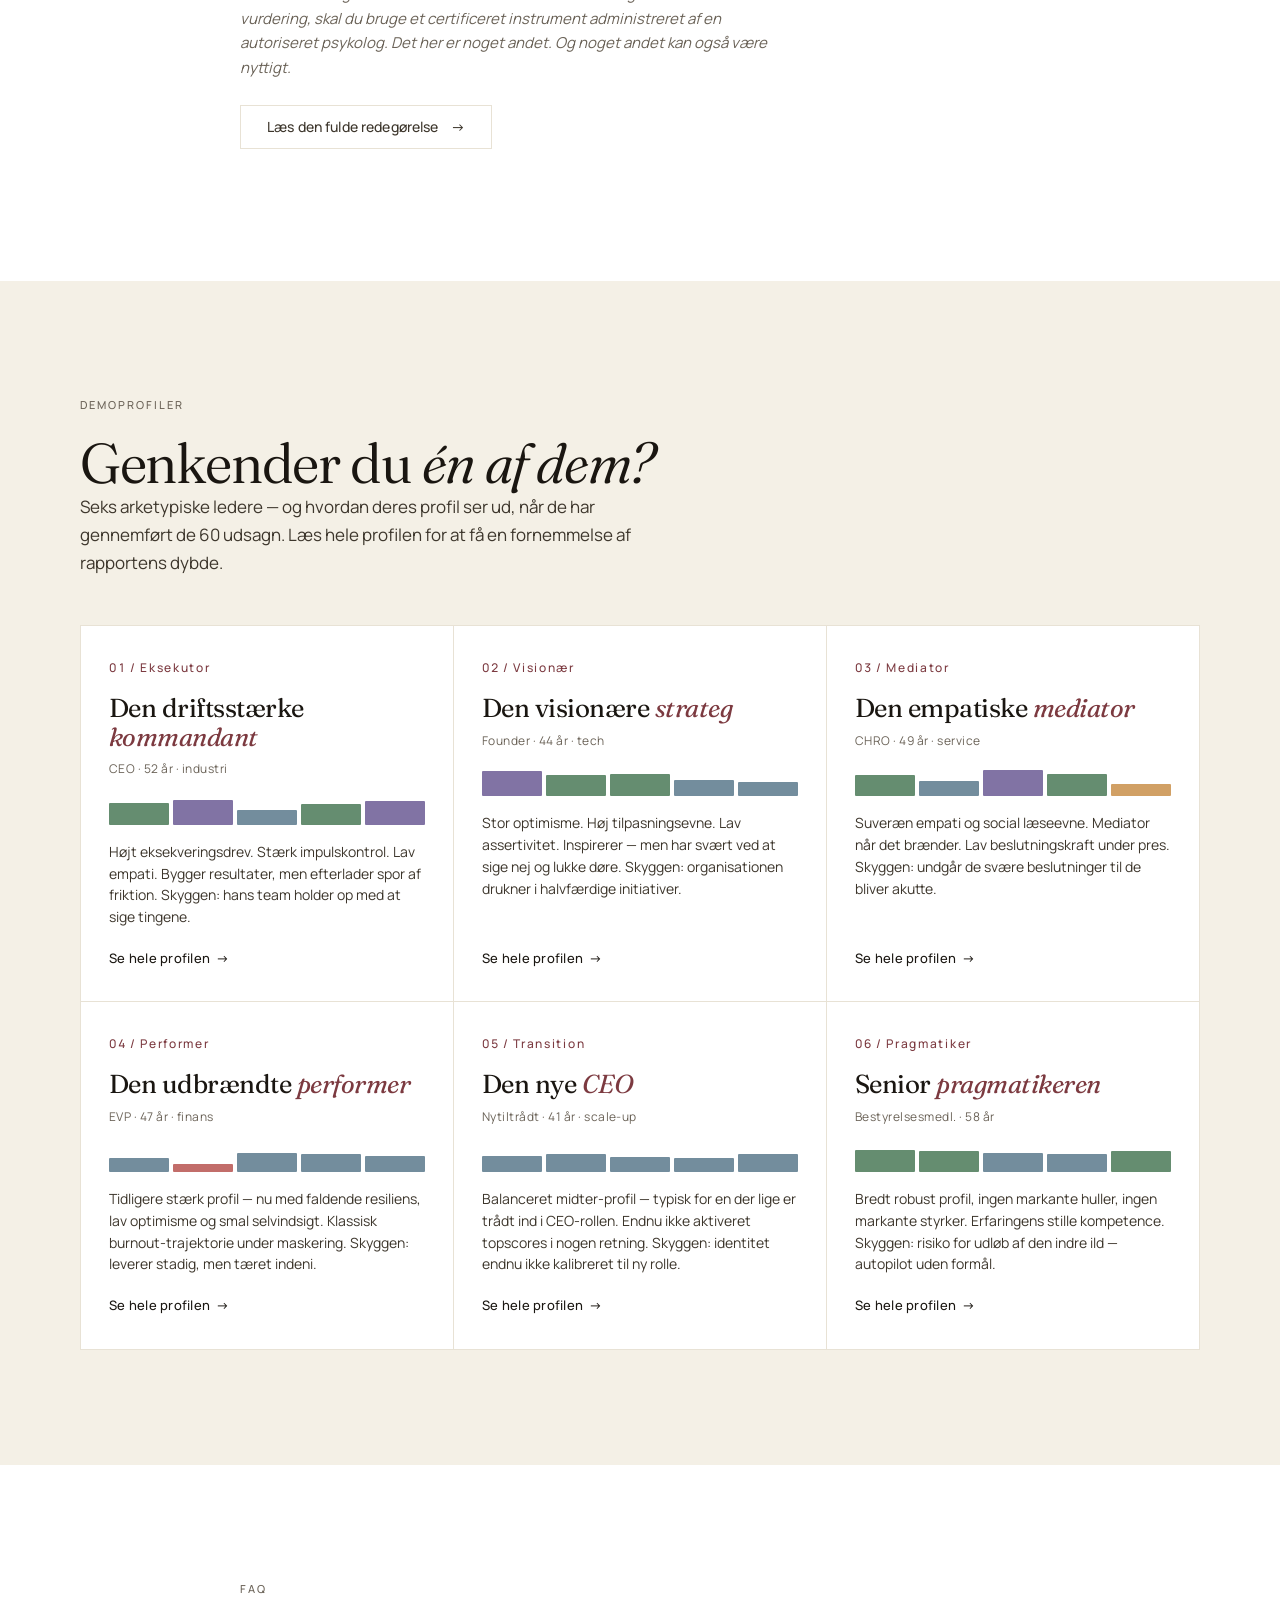
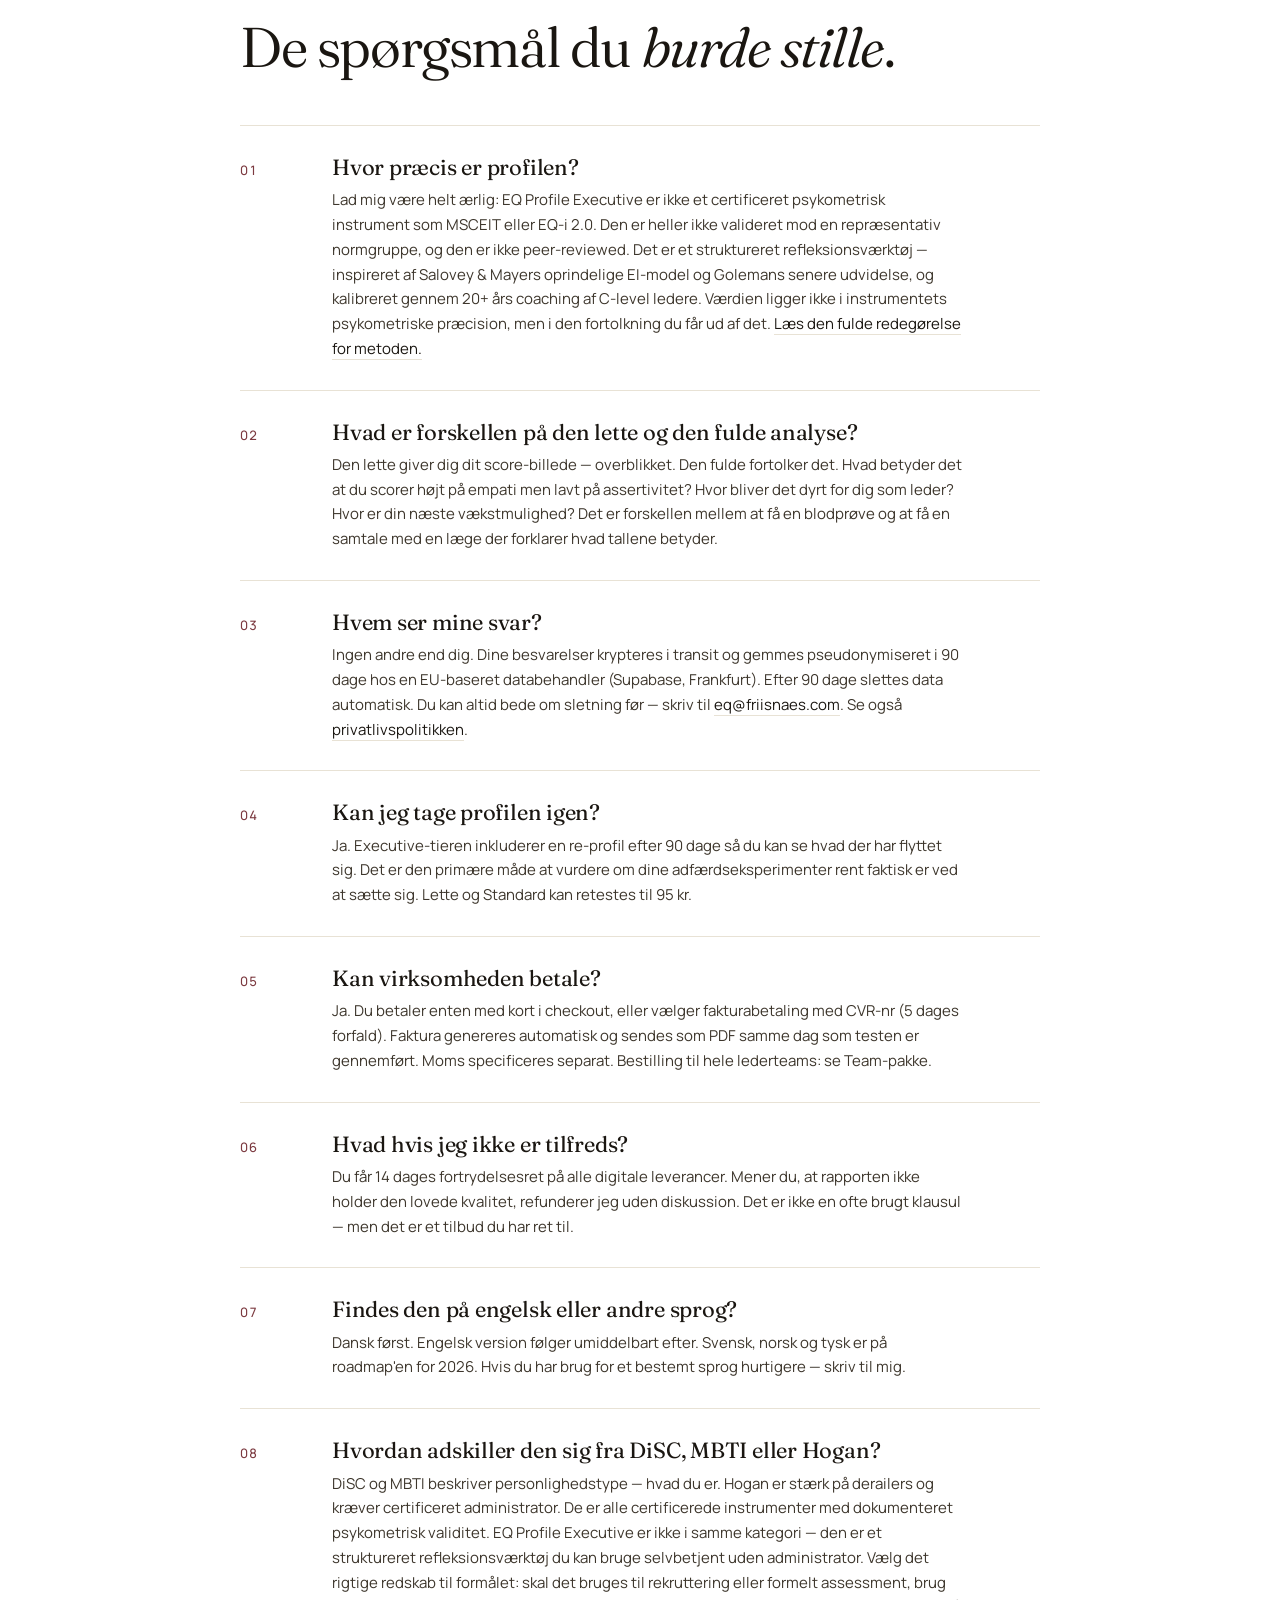
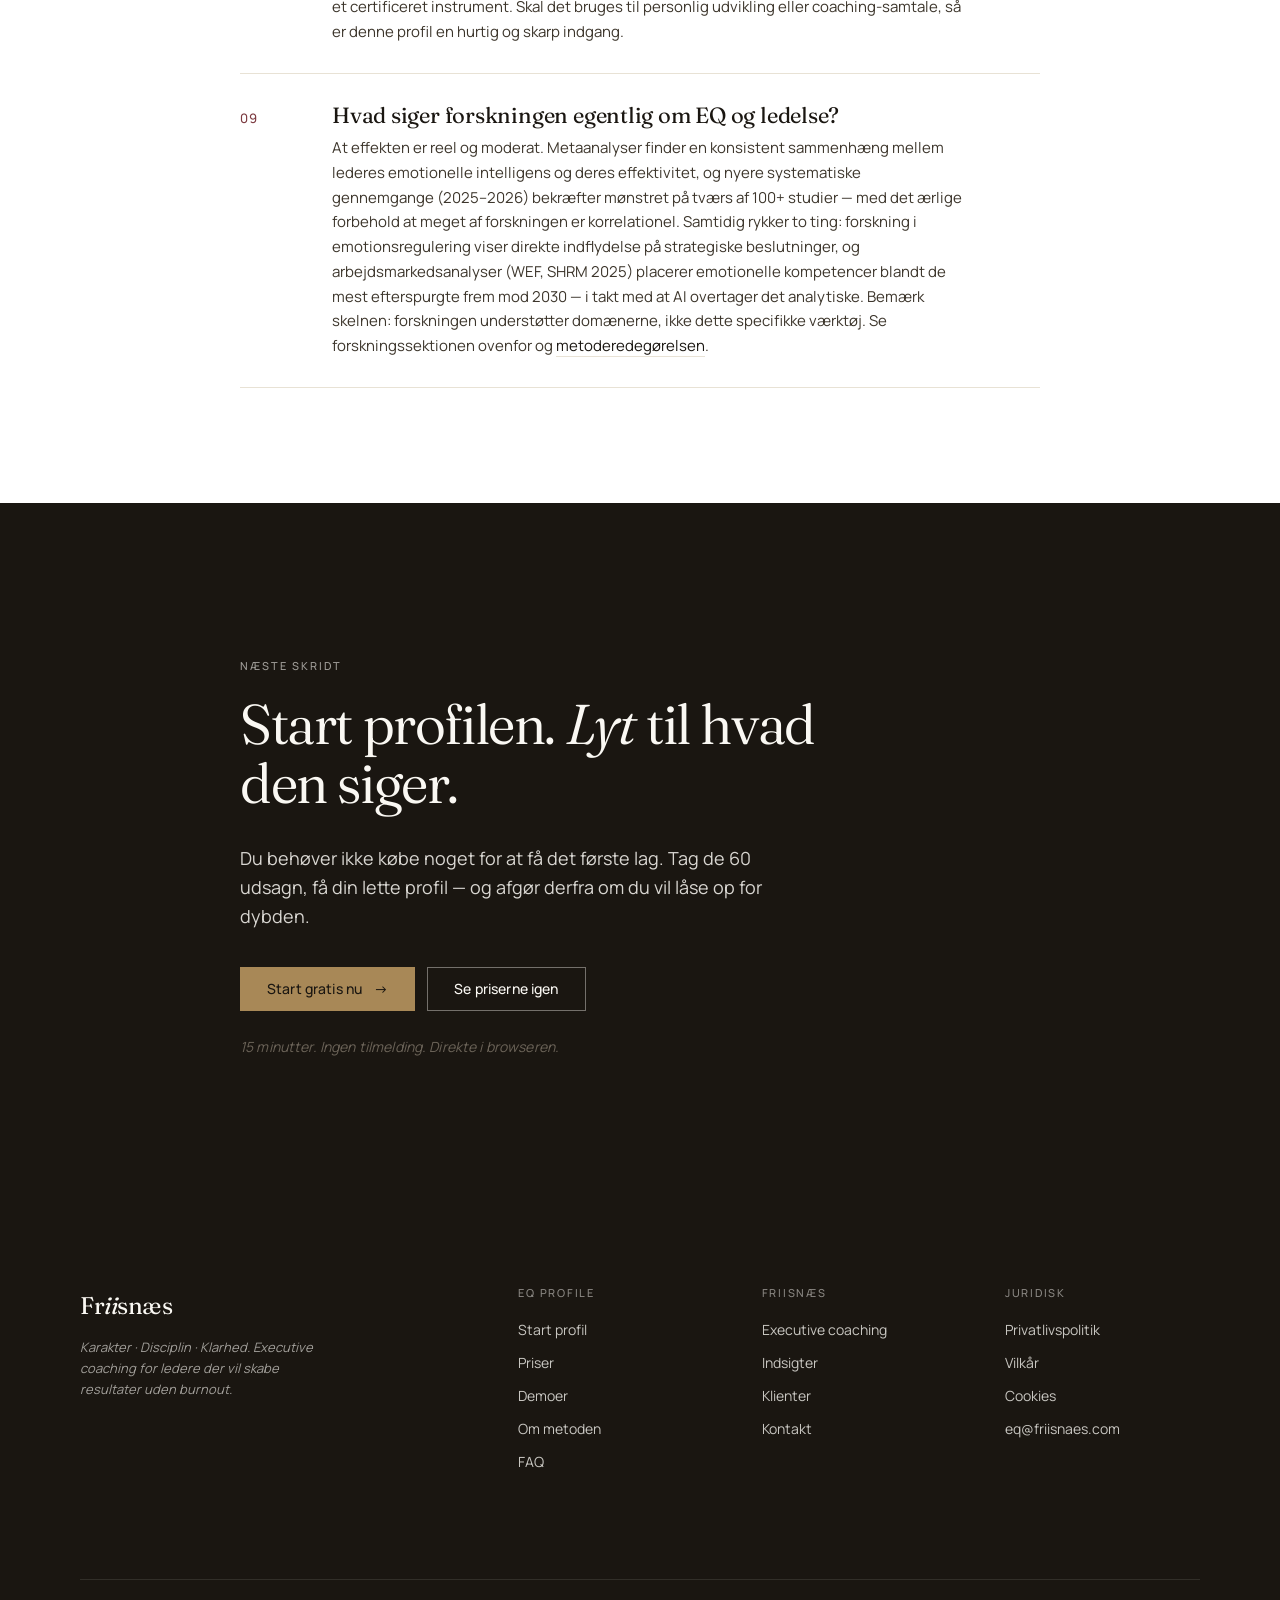
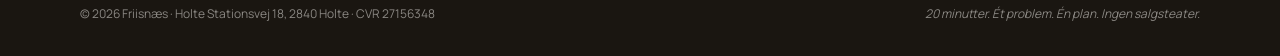
==== commit 5d995d05: "Add files via upload" ====
--- a/index.html
+++ b/index.html
@@ -1233,7 +1233,7 @@
   <div class="wrap">
     <div class="eyebrow">Det profilen kortlægger</div>
     <h2>Fem domæner. <em>Femten facetter.</em></h2>
-    <p style="font-size: 17px; color: var(--ink-soft); max-width: 60ch; margin-bottom: 16px;">Inspireret af Salovey &amp; Mayers oprindelige model for emotionel intelligens (1990) og Daniel Golemans senere udvidelse til lederskabskontekst. Den femte domæne — <em>beslutningskraft</em> — er tilføjet ud fra 15.000+ coaching-sessioner med danske topledere, hvor det blev tydeligt at klarhed under emotionelt pres er en selvstændig kompetence.</p>
+    <p style="font-size: 17px; color: var(--ink-soft); max-width: 60ch; margin-bottom: 16px;">Inspireret af Salovey &amp; Mayers oprindelige model for emotionel intelligens (1990) og Daniel Golemans senere udvidelse til lederskabskontekst. Den femte domæne — <em>beslutningskraft</em> — er tilføjet ud fra 15.000+ coaching-sessioner med danske topledere, hvor det blev tydeligt at klarhed under emotionelt pres er en selvstændig kompetence. Nyere forskning i emotionsregulering og strategiske beslutninger peger i samme retning.</p>
     <p style="font-size: 14px; color: var(--muted); max-width: 60ch; margin-bottom: 48px;"><a href="methodology.html" style="color: var(--ink-soft);">Læs den fulde redegørelse for metoden →</a></p>
 
     <div class="domain-table">
@@ -1266,8 +1266,42 @@
   </div>
 </section>
 
+<!-- Research section -->
+<section class="section-alt">
+  <div class="wrap-narrow">
+    <div class="eyebrow">Forskningen</div>
+    <h2 style="margin-bottom: 0.6em;">Hvad evidensen <em>bærer</em> — og hvad den ikke bærer.</h2>
+    <p style="font-size: 17px; color: var(--ink-soft); max-width: 60ch; margin-bottom: 48px;">Forskningen i emotionel intelligens er omfattende — og mere nuanceret end de fleste salgssider vil indrømme. Her er de vigtigste fund, ærligt refereret.</p>
+
+    <div style="border-top: 1px solid var(--line);">
+
+      <div style="padding: 32px 0; border-bottom: 1px solid var(--line);">
+        <h3 style="font-size: 22px; margin-bottom: 12px;">Effekten er reel. Og moderat.</h3>
+        <p style="font-size: 16px; color: var(--ink-soft); max-width: 62ch; margin: 0;">Metaanalyser på tværs af årtier finder en konsistent, moderat sammenhæng mellem lederes emotionelle intelligens og deres effektivitet — målt på alt fra teamtilfredshed til transformativ ledelse. Nyere systematiske gennemgange (2025–2026, 100+ studier) bekræfter mønstret, men påpeger også at meget af forskningen er korrelationel. Vi lover derfor ikke kausalitet. Det gør seriøs forskning heller ikke. En moderat, veldokumenteret fordel er præcis dét — hverken mere eller mindre.</p>
+      </div>
+
+      <div style="padding: 32px 0; border-bottom: 1px solid var(--line);">
+        <h3 style="font-size: 22px; margin-bottom: 12px;">Beslutninger træffes med kroppen.</h3>
+        <p style="font-size: 16px; color: var(--ink-soft); max-width: 62ch; margin: 0;">To tilstødende forskningsfelter er rykket markant. Interoceptions-forskningen — studiet af evnen til at aflæse kroppens egne signaler — viser at mennesker med højere interoceptiv præcision regulerer følelser bedre og bruger kropslige signaler som data i beslutninger. Og systematiske gennemgange af adfærd i bestyrelseslokaler dokumenterer at emotionsregulering påvirker strategiske beslutninger direkte. Det er baggrunden for profilens femte domæne: <em>beslutningskraft</em>. Følelser forsvinder ikke fra direktionslokalet, fordi man ignorerer dem. De går bare under jorden — og stemmer med.</p>
+      </div>
+
+      <div style="padding: 32px 0; border-bottom: 1px solid var(--line);">
+        <h3 style="font-size: 22px; margin-bottom: 12px;">Jo mere AI — jo dyrere det menneskelige.</h3>
+        <p style="font-size: 16px; color: var(--ink-soft); max-width: 62ch; margin: 0;">World Economic Forums Future of Jobs-rapport (2025), baseret på svar fra over 1.000 arbejdsgivere, placerer empati og aktiv lytning blandt de ti mest efterspurgte kompetencer frem mod 2030 — side om side med analytisk tænkning og resiliens. SHRM's analyse fra samme år finder at 71 % af arbejdsgivere rangerer emotionel intelligens over tekniske færdigheder. Logikken er enkel: analysen overtages i stigende grad af maskiner. Det, der ikke kan automatiseres — at læse rummet, holde retningen under pres, flytte mennesker — stiger i pris.</p>
+      </div>
+
+      <div style="padding: 32px 0;">
+        <h3 style="font-size: 22px; margin-bottom: 12px;">Domænerne er understøttet. Instrumentet er ærligt.</h3>
+        <p style="font-size: 16px; color: var(--ink-soft); max-width: 62ch; margin: 0 0 16px 0;">Læs det ovenstående præcist: forskningen validerer de fem domæner som ledelsesrelevante. Den validerer ikke dette specifikke værktøj — det har ingen normgruppe og ingen peer-review. Den forskel insisterer vi på. Værdien her ligger i fortolkningen, kalibreret gennem 15.000+ samtaler med ledere — ikke i en psykometrisk præcision, vi ikke kan dokumentere.</p>
+        <p style="font-size: 14px; color: var(--muted); margin: 0;"><a href="methodology.html" style="color: var(--ink-soft);">Læs den fulde redegørelse for metoden →</a></p>
+      </div>
+
+    </div>
+  </div>
+</section>
+
 <!-- Transparency section: what this is & is NOT -->
-<section class="section-alt">
+<section class="section-pure">
   <div class="wrap-narrow">
     <div class="eyebrow">Vigtig præcisering</div>
     <h2 style="margin-bottom: 0.6em;">Hvad dette <em>er</em> — og hvad det <em>ikke er</em>.</h2>
@@ -1474,6 +1508,14 @@
         <div>
           <h3 class="faq-q">Hvordan adskiller den sig fra DiSC, MBTI eller Hogan?</h3>
           <p class="faq-a">DiSC og MBTI beskriver personlighedstype — hvad du er. Hogan er stærk på derailers og kræver certificeret administrator. De er alle certificerede instrumenter med dokumenteret psykometrisk validitet. EQ Profile Executive er ikke i samme kategori — den er et struktureret refleksionsværktøj du kan bruge selvbetjent uden administrator. Vælg det rigtige redskab til formålet: skal det bruges til rekruttering eller formelt assessment, brug et certificeret instrument. Skal det bruges til personlig udvikling eller coaching-samtale, så er denne profil en hurtig og skarp indgang.</p>
+        </div>
+      </div>
+
+      <div class="faq-item">
+        <span class="num">09</span>
+        <div>
+          <h3 class="faq-q">Hvad siger forskningen egentlig om EQ og ledelse?</h3>
+          <p class="faq-a">At effekten er reel og moderat. Metaanalyser finder en konsistent sammenhæng mellem lederes emotionelle intelligens og deres effektivitet, og nyere systematiske gennemgange (2025–2026) bekræfter mønstret på tværs af 100+ studier — med det ærlige forbehold at meget af forskningen er korrelationel. Samtidig rykker to ting: forskning i emotionsregulering viser direkte indflydelse på strategiske beslutninger, og arbejdsmarkedsanalyser (WEF, SHRM 2025) placerer emotionelle kompetencer blandt de mest efterspurgte frem mod 2030 — i takt med at AI overtager det analytiske. Bemærk skelnen: forskningen understøtter domænerne, ikke dette specifikke værktøj. Se forskningssektionen ovenfor og <a href="methodology.html">metoderedegørelsen</a>.</p>
         </div>
       </div>
 
